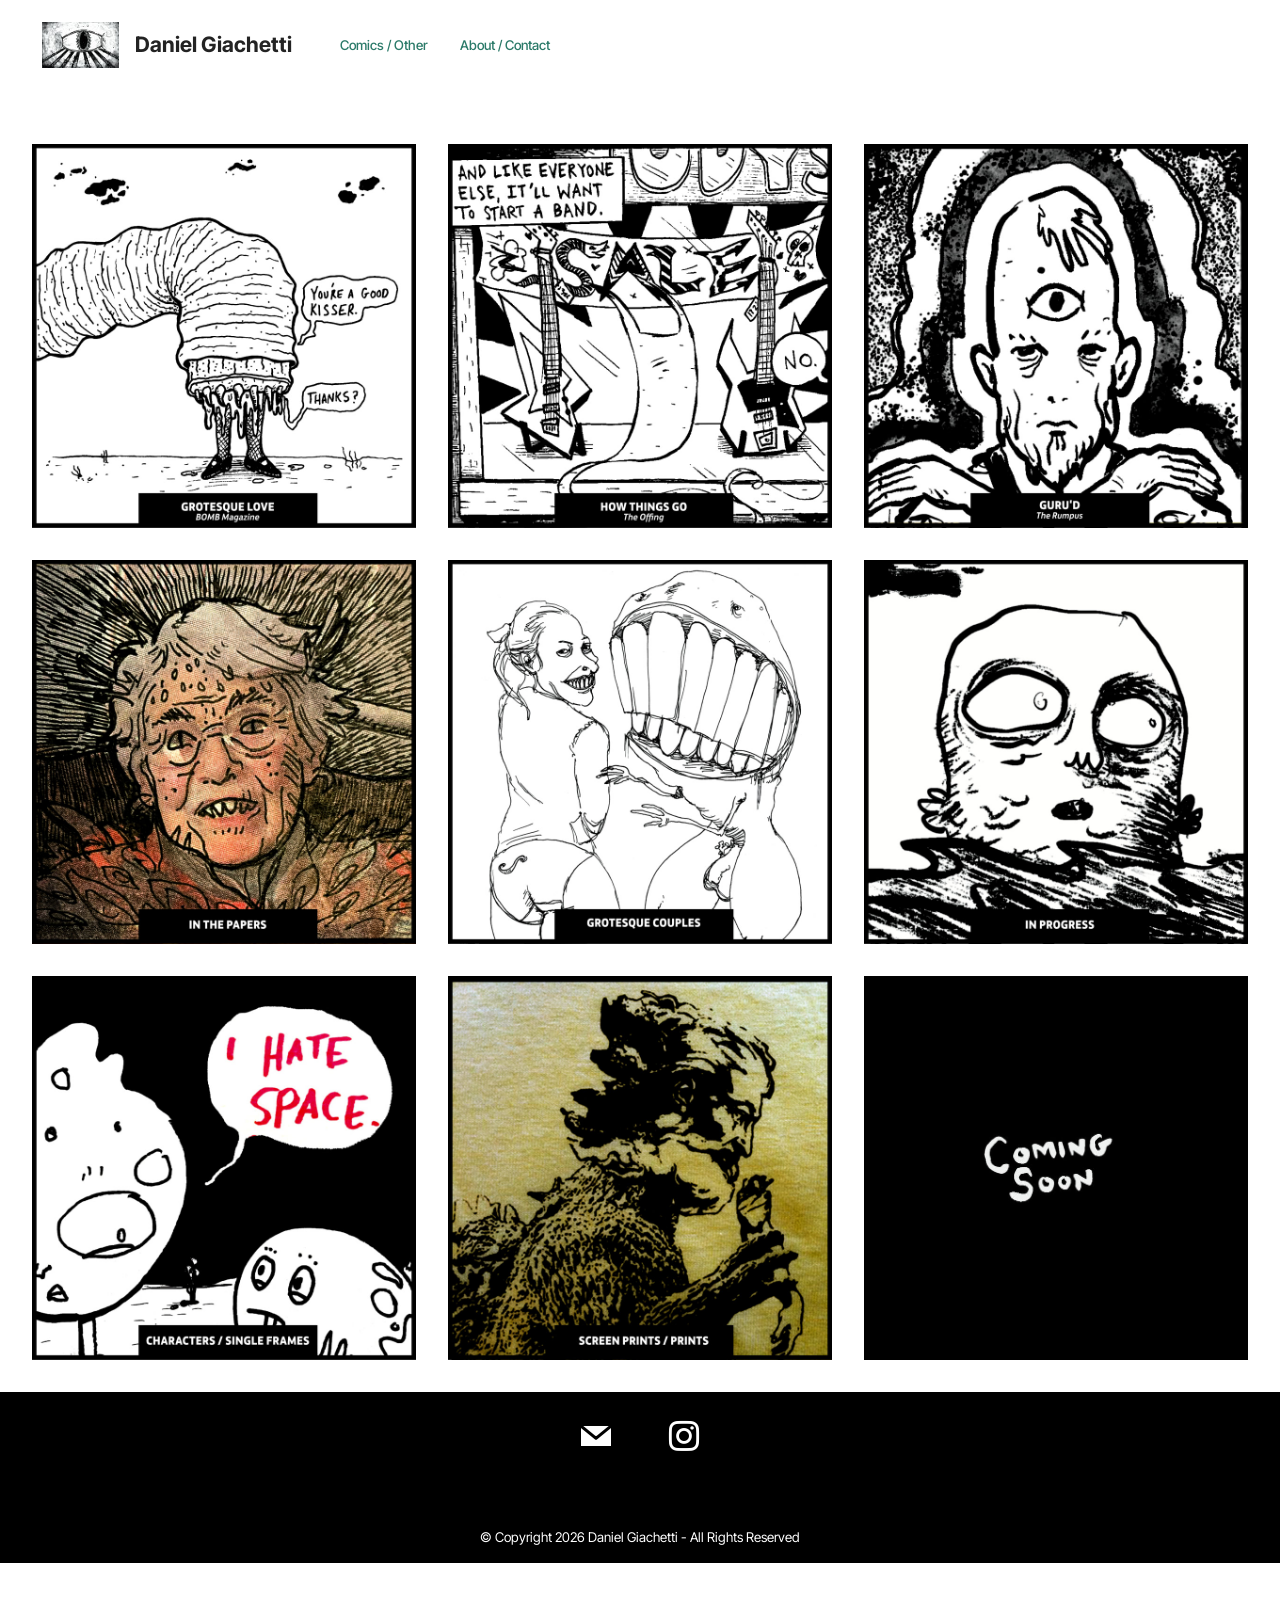
==== index.html @ c20d40d1 "Add files via upload" ====
<!DOCTYPE html>
<html  >
<head>
  <!-- Site made with Mobirise Website Builder v6.0.6, https://mobirise.com -->
  <meta charset="UTF-8">
  <meta http-equiv="X-UA-Compatible" content="IE=edge">
  <meta name="generator" content="Mobirise v6.0.6, mobirise.com">
  <meta name="viewport" content="width=device-width, initial-scale=1, minimum-scale=1">
  <link rel="shortcut icon" href="assets/images/eye20icon-92x55.jpg" type="image/x-icon">
  <meta name="description" content="Mortal Hearts Portfolio">
  
  
  <title>HOME PORTFOLIO</title>
  <link rel="stylesheet" href="assets/web/assets/mobirise-icons2/mobirise2.css">
  <link rel="stylesheet" href="assets/bootstrap/css/bootstrap.min.css">
  <link rel="stylesheet" href="assets/bootstrap/css/bootstrap-grid.min.css">
  <link rel="stylesheet" href="assets/bootstrap/css/bootstrap-reboot.min.css">
  <link rel="stylesheet" href="assets/animatecss/animate.css">
  <link rel="stylesheet" href="assets/dropdown/css/style.css">
  <link rel="stylesheet" href="assets/socicon/css/styles.css">
  <link rel="stylesheet" href="assets/theme/css/style.css">
  <link rel="preload" href="https://fonts.googleapis.com/css?family=Inter+Tight:100,200,300,400,500,600,700,800,900,100i,200i,300i,400i,500i,600i,700i,800i,900i&display=swap" as="style" onload="this.onload=null;this.rel='stylesheet'">
  <noscript><link rel="stylesheet" href="https://fonts.googleapis.com/css?family=Inter+Tight:100,200,300,400,500,600,700,800,900,100i,200i,300i,400i,500i,600i,700i,800i,900i&display=swap"></noscript>
  <link rel="preload" as="style" href="assets/mobirise/css/mbr-additional.css?v=XQOc0c"><link rel="stylesheet" href="assets/mobirise/css/mbr-additional.css?v=XQOc0c" type="text/css">

  
  
  
</head>
<body>
  
  <section data-bs-version="5.1" class="menu menu6 cid-uZx7bMoml0" once="menu" id="menu06-34">
	

	<nav class="navbar navbar-dropdown opacityScroll navbar-fixed-top navbar-expand-lg">
		<div class="container">
			<div class="navbar-brand">
				<span class="navbar-logo">
					<a href="https://danielgiachetti.com">
						<img src="assets/images/eye20icon-92x55.jpg" alt="" style="height: 2.9rem;">
					</a>
				</span>
				<span class="navbar-caption-wrap"><a class="navbar-caption text-black text-primary display-4" href="https://danielgiachetti.com">Daniel Giachetti</a></span>
			</div>
			<button class="navbar-toggler" type="button" data-toggle="collapse" data-bs-toggle="collapse" data-target="#navbarSupportedContent" data-bs-target="#navbarSupportedContent" aria-controls="navbarNavAltMarkup" aria-expanded="false" aria-label="Toggle navigation">
				<div class="hamburger">
					<span></span>
					<span></span>
					<span></span>
					<span></span>
				</div>
			</button>
			<div class="collapse navbar-collapse opacityScroll" id="navbarSupportedContent">
				<ul class="navbar-nav nav-dropdown nav-right" data-app-modern-menu="true"><li class="nav-item"><a class="nav-link link text-primary display-7" href="index.html">Comics / Other</a></li><li class="nav-item"><a class="nav-link link text-primary display-7" href="page11.html">About / Contact&nbsp;</a></li></ul>
				
				
			</div>
		</div>
	</nav>
</section>

<section data-bs-version="5.1" class="features6 start cid-uRAXpcyObB" id="features06-2p">
	
	
	<div class="container">
		<div class="row justify-content-center">
			<div class="col-12 content-head">
				
			</div>
		</div>
		<div class="row">
			
			<div class="item features-image col-12 col-md-6 col-lg-4 active">
				<div class="item-wrapper">
					<div class="item-img">
						<a href="page1.html"><img src="assets/images/new20square-glove-816x816.jpg" alt="" data-slide-to="0" data-bs-slide-to="0"></a>
					</div>
					
				</div>
			</div><div class="item features-image col-12 col-md-6 col-lg-4">
				<div class="item-wrapper">
					<div class="item-img">
						<a href="page2.html"><img src="assets/images/new20square-htg-816x816.jpg" alt="" data-slide-to="1" data-bs-slide-to="1"></a>
					</div>
					
				</div>
			</div>
			<div class="item features-image col-12 col-md-6 col-lg-4">
				<div class="item-wrapper">
					<div class="item-img">
						<a href="page10.html"><img src="assets/images/gurudportimage-1-816x816.jpg" alt=""></a>
					</div>
					
				</div>
			</div>
		</div>
	</div>
</section>

<section data-bs-version="5.1" class="features6 start cid-uRAYcdSDMk" id="features06-2q">
	
	
	<div class="container">
		<div class="row justify-content-center">
			<div class="col-12 content-head">
				
			</div>
		</div>
		<div class="row">
			<div class="item features-image col-12 col-md-6 col-lg-4">
				<div class="item-wrapper">
					<div class="item-img">
						<a href="page4.html"><img src="assets/images/new20square-newspaper-816x816.jpg" alt=""></a>
					</div>
					
				</div>
			</div>
			<div class="item features-image col-12 col-md-6 col-lg-4">
				<div class="item-wrapper">
					<div class="item-img">
						<a href="page3.html"><img src="assets/images/new20square-glove-couples-816x816.jpg" alt="Mobirise Website Builder"></a>
					</div>
					
				</div>
			</div>
			<div class="item features-image col-12 col-md-6 col-lg-4">
				<div class="item-wrapper">
					<div class="item-img">
						<a href="page6.html"><img src="assets/images/inprogressportimage-816x816.jpg" alt="Mobirise Website Builder"></a>
					</div>
					
				</div>
			</div>
		</div>
	</div>
</section>

<section data-bs-version="5.1" class="features6 start cid-vbdtxVmhQ8" id="features06-6v">
	
	
	<div class="container">
		<div class="row justify-content-center">
			<div class="col-12 content-head">
				
			</div>
		</div>
		<div class="row">
			<div class="item features-image col-12 col-md-6 col-lg-4">
				<div class="item-wrapper">
					<div class="item-img">
						<a href="page9.html"><img src="assets/images/new20square-singles-816x816.jpg" alt=""></a>
					</div>
					
				</div>
			</div>
			<div class="item features-image col-12 col-md-6 col-lg-4">
				<div class="item-wrapper">
					<div class="item-img">
						<a href="page5.html"><img src="assets/images/new20square-prints-816x816.jpg" alt="Mobirise Website Builder"></a>
					</div>
					
				</div>
			</div>
			<div class="item features-image col-12 col-md-6 col-lg-4">
				<div class="item-wrapper">
					<div class="item-img">
						<a href="index.html"><img src="assets/images/coming20soon-816x816.jpeg" alt="Mobirise Website Builder"></a>
					</div>
					
				</div>
			</div>
		</div>
	</div>
</section>

<section data-bs-version="5.1" class="footer1 programm5 cid-tJS9NNcTLZ" once="footers" id="footer03-1j">

        

    

    <div class="container">
        <div class="row">

            

            <div class="col-12">
                <div class="social-row">
                    <div class="soc-item">
                        
                            <a href="mailto:dangiachetti@gmail.com"><span class="mbr-iconfont display-7 socicon-mail socicon" style="font-size: 30px;"></span></a>
                        
                    </div>
                    <div class="soc-item">
                        <a href="http://instagram.com/" target="_blank">
                            <span class="mbr-iconfont socicon-instagram socicon" style="font-size: 30px;"></span>
                        </a>
                    </div>
                    
                    
                    
                </div>
            </div>
            <div class="col-12 mt-5">
                <p class="mbr-fonts-style copyright display-7">
                    © Copyright 2026 Daniel Giachetti - All Rights Reserved
                </p>
            </div>
        </div>
    </div>
</section><section class="display-7" style="padding: 0;align-items: center;justify-content: center;flex-wrap: wrap;    align-content: center;display: flex;position: relative;height: 4rem;"><a href="https://mobiri.se/4095210" style="flex: 1 1;height: 4rem;position: absolute;width: 100%;z-index: 1;"><img alt="" style="height: 4rem;" src="[data-uri]"></a><p style="margin: 0;text-align: center;" class="display-7">&#8204;</p><a style="z-index:1" href="https://mobirise.com/offline-website-builder.html">Offline Website Maker</a></section><script src="assets/bootstrap/js/bootstrap.bundle.min.js"></script>  <script src="assets/smoothscroll/smooth-scroll.js"></script>  <script src="assets/ytplayer/index.js"></script>  <script src="assets/dropdown/js/navbar-dropdown.js"></script>  <script src="assets/theme/js/script.js"></script>  
  
  
  <input name="animation" type="hidden">
  </body>
</html>
---- assets/web/assets/mobirise-icons2/mobirise2.css ----
@font-face {
  font-family: 'Moririse2';
  font-display: swap;
  src:  url('mobirise2.eot?f2bix4');
  src:  url('mobirise2.eot?f2bix4#iefix') format('embedded-opentype'),
    url('mobirise2.ttf?f2bix4') format('truetype'),
    url('mobirise2.woff?f2bix4') format('woff'),
    url('mobirise2.svg?f2bix4#mobirise2') format('svg');
  font-weight: normal;
  font-style: normal;
}

[class^="mobi-"], [class*=" mobi-"] {
  /* use !important to prevent issues with browser extensions that change fonts */
  font-family: 'Moririse2' !important;
  speak: none;
  font-style: normal;
  font-weight: normal;
  font-variant: normal;
  text-transform: none;
  line-height: 1;

  /* Better Font Rendering =========== */
  -webkit-font-smoothing: antialiased;
  -moz-osx-font-smoothing: grayscale;
}

.mobi-mbri-add-submenu:before {
  content: "\e900";
}
.mobi-mbri-alert:before {
  content: "\e901";
}
.mobi-mbri-align-center:before {
  content: "\e902";
}
.mobi-mbri-align-justify:before {
  content: "\e903";
}
.mobi-mbri-align-left:before {
  content: "\e904";
}
.mobi-mbri-align-right:before {
  content: "\e905";
}
.mobi-mbri-android:before {
  content: "\e906";
}
.mobi-mbri-apple:before {
  content: "\e907";
}
.mobi-mbri-arrow-down:before {
  content: "\e908";
}
.mobi-mbri-arrow-next:before {
  content: "\e909";
}
.mobi-mbri-arrow-prev:before {
  content: "\e90a";
}
.mobi-mbri-arrow-up:before {
  content: "\e90b";
}
.mobi-mbri-bold:before {
  content: "\e90c";
}
.mobi-mbri-bookmark:before {
  content: "\e90d";
}
.mobi-mbri-bootstrap:before {
  content: "\e90e";
}
.mobi-mbri-briefcase:before {
  content: "\e90f";
}
.mobi-mbri-browse:before {
  content: "\e910";
}
.mobi-mbri-bulleted-list:before {
  content: "\e911";
}
.mobi-mbri-calendar:before {
  content: "\e912";
}
.mobi-mbri-camera:before {
  content: "\e913";
}
.mobi-mbri-cart-add:before {
  content: "\e914";
}
.mobi-mbri-cart-full:before {
  content: "\e915";
}
.mobi-mbri-cash:before {
  content: "\e916";
}
.mobi-mbri-change-style:before {
  content: "\e917";
}
.mobi-mbri-chat:before {
  content: "\e918";
}
.mobi-mbri-clock:before {
  content: "\e919";
}
.mobi-mbri-close:before {
  content: "\e91a";
}
.mobi-mbri-cloud:before {
  content: "\e91b";
}
.mobi-mbri-code:before {
  content: "\e91c";
}
.mobi-mbri-contact-form:before {
  content: "\e91d";
}
.mobi-mbri-credit-card:before {
  content: "\e91e";
}
.mobi-mbri-cursor-click:before {
  content: "\e91f";
}
.mobi-mbri-cust-feedback:before {
  content: "\e920";
}
.mobi-mbri-database:before {
  content: "\e921";
}
.mobi-mbri-delivery:before {
  content: "\e922";
}
.mobi-mbri-desktop:before {
  content: "\e923";
}
.mobi-mbri-devices:before {
  content: "\e924";
}
.mobi-mbri-down:before {
  content: "\e925";
}
.mobi-mbri-download-2:before {
  content: "\e926";
}
.mobi-mbri-download:before {
  content: "\e927";
}
.mobi-mbri-drag-n-drop-2:before {
  content: "\e928";
}
.mobi-mbri-drag-n-drop:before {
  content: "\e929";
}
.mobi-mbri-edit-2:before {
  content: "\e92a";
}
.mobi-mbri-edit:before {
  content: "\e92b";
}
.mobi-mbri-error:before {
  content: "\e92c";
}
.mobi-mbri-extension:before {
  content: "\e92d";
}
.mobi-mbri-features:before {
  content: "\e92e";
}
.mobi-mbri-file:before {
  content: "\e92f";
}
.mobi-mbri-flag:before {
  content: "\e930";
}
.mobi-mbri-folder:before {
  content: "\e931";
}
.mobi-mbri-gift:before {
  content: "\e932";
}
.mobi-mbri-github:before {
  content: "\e933";
}
.mobi-mbri-globe-2:before {
  content: "\e934";
}
.mobi-mbri-globe:before {
  content: "\e935";
}
.mobi-mbri-growing-chart:before {
  content: "\e936";
}
.mobi-mbri-hearth:before {
  content: "\e937";
}
.mobi-mbri-help:before {
  content: "\e938";
}
.mobi-mbri-home:before {
  content: "\e939";
}
.mobi-mbri-hot-cup:before {
  content: "\e93a";
}
.mobi-mbri-idea:before {
  content: "\e93b";
}
.mobi-mbri-image-gallery:before {
  content: "\e93c";
}
.mobi-mbri-image-slider:before {
  content: "\e93d";
}
.mobi-mbri-info:before {
  content: "\e93e";
}
.mobi-mbri-italic:before {
  content: "\e93f";
}
.mobi-mbri-key:before {
  content: "\e940";
}
.mobi-mbri-laptop:before {
  content: "\e941";
}
.mobi-mbri-layers:before {
  content: "\e942";
}
.mobi-mbri-left-right:before {
  content: "\e943";
}
.mobi-mbri-left:before {
  content: "\e944";
}
.mobi-mbri-letter:before {
  content: "\e945";
}
.mobi-mbri-like:before {
  content: "\e946";
}
.mobi-mbri-link:before {
  content: "\e947";
}
.mobi-mbri-lock:before {
  content: "\e948";
}
.mobi-mbri-login:before {
  content: "\e949";
}
.mobi-mbri-logout:before {
  content: "\e94a";
}
.mobi-mbri-magic-stick:before {
  content: "\e94b";
}
.mobi-mbri-map-pin:before {
  content: "\e94c";
}
.mobi-mbri-menu:before {
  content: "\e94d";
}
.mobi-mbri-mobile-2:before {
  content: "\e94e";
}
.mobi-mbri-mobile-horizontal:before {
  content: "\e94f";
}
.mobi-mbri-mobile:before {
  content: "\e950";
}
.mobi-mbri-mobirise:before {
  content: "\e951";
}
.mobi-mbri-more-horizontal:before {
  content: "\e952";
}
.mobi-mbri-more-vertical:before {
  content: "\e953";
}
.mobi-mbri-music:before {
  content: "\e954";
}
.mobi-mbri-new-file:before {
  content: "\e955";
}
.mobi-mbri-numbered-list:before {
  content: "\e956";
}
.mobi-mbri-opened-folder:before {
  content: "\e957";
}
.mobi-mbri-pages:before {
  content: "\e958";
}
.mobi-mbri-paper-plane:before {
  content: "\e959";
}
.mobi-mbri-paperclip:before {
  content: "\e95a";
}
.mobi-mbri-phone:before {
  content: "\e95b";
}
.mobi-mbri-photo:before {
  content: "\e95c";
}
.mobi-mbri-photos:before {
  content: "\e95d";
}
.mobi-mbri-pin:before {
  content: "\e95e";
}
.mobi-mbri-play:before {
  content: "\e95f";
}
.mobi-mbri-plus:before {
  content: "\e960";
}
.mobi-mbri-preview:before {
  content: "\e961";
}
.mobi-mbri-print:before {
  content: "\e962";
}
.mobi-mbri-protect:before {
  content: "\e963";
}
.mobi-mbri-question:before {
  content: "\e964";
}
.mobi-mbri-quote-left:before {
  content: "\e965";
}
.mobi-mbri-quote-right:before {
  content: "\e966";
}
.mobi-mbri-redo:before {
  content: "\e967";
}
.mobi-mbri-refresh:before {
  content: "\e968";
}
.mobi-mbri-responsive-2:before {
  content: "\e969";
}
.mobi-mbri-responsive:before {
  content: "\e96a";
}
.mobi-mbri-right:before {
  content: "\e96b";
}
.mobi-mbri-rocket:before {
  content: "\e96c";
}
.mobi-mbri-sad-face:before {
  content: "\e96d";
}
.mobi-mbri-sale:before {
  content: "\e96e";
}
.mobi-mbri-save:before {
  content: "\e96f";
}
.mobi-mbri-search:before {
  content: "\e970";
}
.mobi-mbri-setting-2:before {
  content: "\e971";
}
.mobi-mbri-setting-3:before {
  content: "\e972";
}
.mobi-mbri-setting:before {
  content: "\e973";
}
.mobi-mbri-share:before {
  content: "\e974";
}
.mobi-mbri-shopping-bag:before {
  content: "\e975";
}
.mobi-mbri-shopping-basket:before {
  content: "\e976";
}
.mobi-mbri-shopping-cart:before {
  content: "\e977";
}
.mobi-mbri-sites:before {
  content: "\e978";
}
.mobi-mbri-smile-face:before {
  content: "\e979";
}
.mobi-mbri-speed:before {
  content: "\e97a";
}
.mobi-mbri-star:before {
  content: "\e97b";
}
.mobi-mbri-success:before {
  content: "\e97c";
}
.mobi-mbri-sun:before {
  content: "\e97d";
}
.mobi-mbri-sun2:before {
  content: "\e97e";
}
.mobi-mbri-tablet-vertical:before {
  content: "\e97f";
}
.mobi-mbri-tablet:before {
  content: "\e980";
}
.mobi-mbri-target:before {
  content: "\e981";
}
.mobi-mbri-timer:before {
  content: "\e982";
}
.mobi-mbri-to-ftp:before {
  content: "\e983";
}
.mobi-mbri-to-local-drive:before {
  content: "\e984";
}
.mobi-mbri-touch-swipe:before {
  content: "\e985";
}
.mobi-mbri-touch:before {
  content: "\e986";
}
.mobi-mbri-trash:before {
  content: "\e987";
}
.mobi-mbri-underline:before {
  content: "\e988";
}
.mobi-mbri-undo:before {
  content: "\e989";
}
.mobi-mbri-unlink:before {
  content: "\e98a";
}
.mobi-mbri-unlock:before {
  content: "\e98b";
}
.mobi-mbri-up-down:before {
  content: "\e98c";
}
.mobi-mbri-up:before {
  content: "\e98d";
}
.mobi-mbri-update:before {
  content: "\e98e";
}
.mobi-mbri-upload-2:before {
  content: "\e98f";
}
.mobi-mbri-upload:before {
  content: "\e990";
}
.mobi-mbri-user-2:before {
  content: "\e991";
}
.mobi-mbri-user:before {
  content: "\e992";
}
.mobi-mbri-users:before {
  content: "\e993";
}
.mobi-mbri-video-play:before {
  content: "\e994";
}
.mobi-mbri-video:before {
  content: "\e995";
}
.mobi-mbri-watch:before {
  content: "\e996";
}
.mobi-mbri-website-theme-2:before {
  content: "\e997";
}
.mobi-mbri-website-theme:before {
  content: "\e998";
}
.mobi-mbri-wifi:before {
  content: "\e999";
}
.mobi-mbri-windows:before {
  content: "\e99a";
}
.mobi-mbri-zoom-in:before {
  content: "\e99b";
}
.mobi-mbri-zoom-out:before {
  content: "\e99c";
}
---- assets/dropdown/css/style.css ----
.navbar-dropdown {
  left: 0;
  padding: 0;
  position: absolute;
  right: 0;
  top: 0;
  transition: all 0.45s ease;
  z-index: 1030;
  background: #282828; }
  .navbar-dropdown .navbar-logo {
    margin-right: 0.8rem;
    transition: margin 0.3s ease-in-out;
    vertical-align: middle; }
    .navbar-dropdown .navbar-logo img {
      height: 3.125rem;
      transition: all 0.3s ease-in-out; }
    .navbar-dropdown .navbar-logo.mbr-iconfont {
      font-size: 3.125rem;
      line-height: 3.125rem; }
  .navbar-dropdown .navbar-caption {
    font-weight: 700;
    white-space: normal;
    vertical-align: -4px;
    line-height: 3.125rem !important; }
    .navbar-dropdown .navbar-caption, .navbar-dropdown .navbar-caption:hover {
      color: inherit;
      text-decoration: none; }
  .navbar-dropdown .mbr-iconfont + .navbar-caption {
    vertical-align: -1px; }
  .navbar-dropdown.navbar-fixed-top {
    position: fixed; }
  .navbar-dropdown .navbar-brand span {
    vertical-align: -4px; }
  .navbar-dropdown.bg-color.transparent {
    background: none; }
  .navbar-dropdown.navbar-short .navbar-brand {
    padding: 0.625rem 0; }
    .navbar-dropdown.navbar-short .navbar-brand span {
      vertical-align: -1px; }
  .navbar-dropdown.navbar-short .navbar-caption {
    line-height: 2.375rem !important;
    vertical-align: -2px; }
  .navbar-dropdown.navbar-short .navbar-logo {
    margin-right: 0.5rem; }
    .navbar-dropdown.navbar-short .navbar-logo img {
      height: 2.375rem; }
    .navbar-dropdown.navbar-short .navbar-logo.mbr-iconfont {
      font-size: 2.375rem;
      line-height: 2.375rem; }
  .navbar-dropdown.navbar-short .mbr-table-cell {
    height: 3.625rem; }
  .navbar-dropdown .navbar-close {
    left: 0.6875rem;
    position: fixed;
    top: 0.75rem;
    z-index: 1000; }
  .navbar-dropdown .hamburger-icon {
    content: "";
    display: inline-block;
    vertical-align: middle;
    width: 16px;
    -webkit-box-shadow: 0 -6px 0 1px #282828,0 0 0 1px #282828,0 6px 0 1px #282828;
    -moz-box-shadow: 0 -6px 0 1px #282828,0 0 0 1px #282828,0 6px 0 1px #282828;
    box-shadow: 0 -6px 0 1px #282828,0 0 0 1px #282828,0 6px 0 1px #282828; }

.dropdown-menu .dropdown-toggle[data-toggle="dropdown-submenu"]::after {
  border-bottom: 0.35em solid transparent;
  border-left: 0.35em solid;
  border-right: 0;
  border-top: 0.35em solid transparent;
  margin-left: 0.3rem; }

.dropdown-menu .dropdown-item:focus {
  outline: 0; }

.nav-dropdown {
  font-size: 0.75rem;
  font-weight: 500;
  height: auto !important; }
  .nav-dropdown .nav-btn {
    padding-left: 1rem; }
  .nav-dropdown .link {
    margin: .667em 1.667em;
    font-weight: 500;
    padding: 0;
    transition: color .2s ease-in-out; }
    .nav-dropdown .link.dropdown-toggle {
      margin-right: 2.583em; }
      .nav-dropdown .link.dropdown-toggle::after {
        margin-left: .25rem;
        border-top: 0.35em solid;
        border-right: 0.35em solid transparent;
        border-left: 0.35em solid transparent;
        border-bottom: 0; }
      .nav-dropdown .link.dropdown-toggle[aria-expanded="true"] {
        margin: 0;
        padding: 0.667em 3.263em  0.667em 1.667em; }
  .nav-dropdown .link::after,
  .nav-dropdown .dropdown-item::after {
    color: inherit; }
  .nav-dropdown .btn {
    font-size: 0.75rem;
    font-weight: 700;
    letter-spacing: 0;
    margin-bottom: 0;
    padding-left: 1.25rem;
    padding-right: 1.25rem; }
  .nav-dropdown .dropdown-menu {
    border-radius: 0;
    border: 0;
    left: 0;
    margin: 0;
    padding-bottom: 1.25rem;
    padding-top: 1.25rem;
    position: relative; }
  .nav-dropdown .dropdown-submenu {
    margin-left: 0.125rem;
    top: 0; }
  .nav-dropdown .dropdown-item {
    font-weight: 500;
    line-height: 2;
    padding: 0.3846em 4.615em 0.3846em 1.5385em;
    position: relative;
    transition: color .2s ease-in-out, background-color .2s ease-in-out; }
    .nav-dropdown .dropdown-item::after {
      margin-top: -0.3077em;
      position: absolute;
      right: 1.1538em;
      top: 50%; }
    .nav-dropdown .dropdown-item:focus, .nav-dropdown .dropdown-item:hover {
      background: none; }

@media (max-width: 767px) {
  .nav-dropdown.navbar-toggleable-sm {
    bottom: 0;
    display: none;
    left: 0;
    overflow-x: hidden;
    position: fixed;
    top: 0;
    transform: translateX(-100%);
    -ms-transform: translateX(-100%);
    -webkit-transform: translateX(-100%);
    width: 18.75rem;
    z-index: 999; } }
.nav-dropdown.navbar-toggleable-xl {
  bottom: 0;
  display: none;
  left: 0;
  overflow-x: hidden;
  position: fixed;
  top: 0;
  transform: translateX(-100%);
  -ms-transform: translateX(-100%);
  -webkit-transform: translateX(-100%);
  width: 18.75rem;
  z-index: 999; }

.nav-dropdown-sm {
  display: block !important;
  overflow-x: hidden;
  overflow: auto;
  padding-top: 3.875rem; }
  .nav-dropdown-sm::after {
    content: "";
    display: block;
    height: 3rem;
    width: 100%; }
  .nav-dropdown-sm.collapse.in ~ .navbar-close {
    display: block !important; }
  .nav-dropdown-sm.collapsing, .nav-dropdown-sm.collapse.in {
    transform: translateX(0);
    -ms-transform: translateX(0);
    -webkit-transform: translateX(0);
    transition: all 0.25s ease-out;
    -webkit-transition: all 0.25s ease-out;
    background: #282828; }
  .nav-dropdown-sm.collapsing[aria-expanded="false"] {
    transform: translateX(-100%);
    -ms-transform: translateX(-100%);
    -webkit-transform: translateX(-100%); }
  .nav-dropdown-sm .nav-item {
    display: block;
    margin-left: 0 !important;
    padding-left: 0; }
  .nav-dropdown-sm .link,
  .nav-dropdown-sm .dropdown-item {
    border-top: 1px dotted rgba(255, 255, 255, 0.1);
    font-size: 0.8125rem;
    line-height: 1.6;
    margin: 0 !important;
    padding: 0.875rem 2.4rem 0.875rem 1.5625rem !important;
    position: relative;
    white-space: normal; }
    .nav-dropdown-sm .link:focus, .nav-dropdown-sm .link:hover,
    .nav-dropdown-sm .dropdown-item:focus,
    .nav-dropdown-sm .dropdown-item:hover {
      background: rgba(0, 0, 0, 0.2) !important;
      color: #c0a375; }
  .nav-dropdown-sm .nav-btn {
    position: relative;
    padding: 1.5625rem 1.5625rem 0 1.5625rem; }
    .nav-dropdown-sm .nav-btn::before {
      border-top: 1px dotted rgba(255, 255, 255, 0.1);
      content: "";
      left: 0;
      position: absolute;
      top: 0;
      width: 100%; }
    .nav-dropdown-sm .nav-btn + .nav-btn {
      padding-top: 0.625rem; }
      .nav-dropdown-sm .nav-btn + .nav-btn::before {
        display: none; }
  .nav-dropdown-sm .btn {
    padding: 0.625rem 0; }
  .nav-dropdown-sm .dropdown-toggle[data-toggle="dropdown-submenu"]::after {
    margin-left: .25rem;
    border-top: 0.35em solid;
    border-right: 0.35em solid transparent;
    border-left: 0.35em solid transparent;
    border-bottom: 0; }
  .nav-dropdown-sm .dropdown-toggle[data-toggle="dropdown-submenu"][aria-expanded="true"]::after {
    border-top: 0;
    border-right: 0.35em solid transparent;
    border-left: 0.35em solid transparent;
    border-bottom: 0.35em solid; }
  .nav-dropdown-sm .dropdown-menu {
    margin: 0;
    padding: 0;
    position: relative;
    top: 0;
    left: 0;
    width: 100%;
    border: 0;
    float: none;
    border-radius: 0;
    background: none; }
  .nav-dropdown-sm .dropdown-submenu {
    left: 100%;
    margin-left: 0.125rem;
    margin-top: -1.25rem;
    top: 0; }

.navbar-toggleable-sm .nav-dropdown .dropdown-menu {
  position: absolute; }

.navbar-toggleable-sm .nav-dropdown .dropdown-submenu {
  left: 100%;
  margin-left: 0.125rem;
  margin-top: -1.25rem;
  top: 0; }

.navbar-toggleable-sm.opened .nav-dropdown .dropdown-menu {
  position: relative; }

.navbar-toggleable-sm.opened .nav-dropdown .dropdown-submenu {
  left: 0;
  margin-left: 00rem;
  margin-top: 0rem;
  top: 0; }

.is-builder .nav-dropdown.collapsing {
  transition: none !important; }
---- assets/socicon/css/styles.css ----
@charset "UTF-8";

@font-face {
  font-family: 'Socicon';
  src:  url('../fonts/socicon.eot');
  src:  url('../fonts/socicon.eot?#iefix') format('embedded-opentype'),
    url('../fonts/socicon.woff2') format('woff2'),
    url('../fonts/socicon.ttf') format('truetype'),
    url('../fonts/socicon.woff') format('woff'),
    url('../fonts/socicon.svg#socicon') format('svg');
  font-weight: normal;
  font-style: normal;
  font-display: swap;
}

[data-icon]:before {
  font-family: "socicon" !important;
  content: attr(data-icon);
  font-style: normal !important;
  font-weight: normal !important;
  font-variant: normal !important;
  text-transform: none !important;
  speak: none;
  line-height: 1;
  -webkit-font-smoothing: antialiased;
  -moz-osx-font-smoothing: grayscale;
}

[class^="socicon-"], [class*=" socicon-"] {
  /* use !important to prevent issues with browser extensions that change fonts */
  font-family: 'Socicon' !important;
  speak: none;
  font-style: normal;
  font-weight: normal;
  font-variant: normal;
  text-transform: none;
  line-height: 1;

  /* Better Font Rendering =========== */
  -webkit-font-smoothing: antialiased;
  -moz-osx-font-smoothing: grayscale;
}

.socicon-500px:before {
  content: "\e000";
}
.socicon-8tracks:before {
  content: "\e001";
}
.socicon-airbnb:before {
  content: "\e002";
}
.socicon-alliance:before {
  content: "\e003";
}
.socicon-amazon:before {
  content: "\e004";
}
.socicon-amplement:before {
  content: "\e005";
}
.socicon-android:before {
  content: "\e006";
}
.socicon-angellist:before {
  content: "\e007";
}
.socicon-apple:before {
  content: "\e008";
}
.socicon-appnet:before {
  content: "\e009";
}
.socicon-baidu:before {
  content: "\e00a";
}
.socicon-bandcamp:before {
  content: "\e00b";
}
.socicon-battlenet:before {
  content: "\e00c";
}
.socicon-mixer:before {
  content: "\e00d";
}
.socicon-bebee:before {
  content: "\e00e";
}
.socicon-bebo:before {
  content: "\e00f";
}
.socicon-behance:before {
  content: "\e010";
}
.socicon-blizzard:before {
  content: "\e011";
}
.socicon-blogger:before {
  content: "\e012";
}
.socicon-buffer:before {
  content: "\e013";
}
.socicon-chrome:before {
  content: "\e014";
}
.socicon-coderwall:before {
  content: "\e015";
}
.socicon-curse:before {
  content: "\e016";
}
.socicon-dailymotion:before {
  content: "\e017";
}
.socicon-deezer:before {
  content: "\e018";
}
.socicon-delicious:before {
  content: "\e019";
}
.socicon-deviantart:before {
  content: "\e01a";
}
.socicon-diablo:before {
  content: "\e01b";
}
.socicon-digg:before {
  content: "\e01c";
}
.socicon-discord:before {
  content: "\e01d";
}
.socicon-disqus:before {
  content: "\e01e";
}
.socicon-douban:before {
  content: "\e01f";
}
.socicon-draugiem:before {
  content: "\e020";
}
.socicon-dribbble:before {
  content: "\e021";
}
.socicon-drupal:before {
  content: "\e022";
}
.socicon-ebay:before {
  content: "\e023";
}
.socicon-ello:before {
  content: "\e024";
}
.socicon-endomodo:before {
  content: "\e025";
}
.socicon-envato:before {
  content: "\e026";
}
.socicon-etsy:before {
  content: "\e027";
}
.socicon-facebook:before {
  content: "\e028";
}
.socicon-feedburner:before {
  content: "\e029";
}
.socicon-filmweb:before {
  content: "\e02a";
}
.socicon-firefox:before {
  content: "\e02b";
}
.socicon-flattr:before {
  content: "\e02c";
}
.socicon-flickr:before {
  content: "\e02d";
}
.socicon-formulr:before {
  content: "\e02e";
}
.socicon-forrst:before {
  content: "\e02f";
}
.socicon-foursquare:before {
  content: "\e030";
}
.socicon-friendfeed:before {
  content: "\e031";
}
.socicon-github:before {
  content: "\e032";
}
.socicon-goodreads:before {
  content: "\e033";
}
.socicon-google:before {
  content: "\e034";
}
.socicon-googlescholar:before {
  content: "\e035";
}
.socicon-googlegroups:before {
  content: "\e036";
}
.socicon-googlephotos:before {
  content: "\e037";
}
.socicon-googleplus:before {
  content: "\e038";
}
.socicon-grooveshark:before {
  content: "\e039";
}
.socicon-hackerrank:before {
  content: "\e03a";
}
.socicon-hearthstone:before {
  content: "\e03b";
}
.socicon-hellocoton:before {
  content: "\e03c";
}
.socicon-heroes:before {
  content: "\e03d";
}
.socicon-smashcast:before {
  content: "\e03e";
}
.socicon-horde:before {
  content: "\e03f";
}
.socicon-houzz:before {
  content: "\e040";
}
.socicon-icq:before {
  content: "\e041";
}
.socicon-identica:before {
  content: "\e042";
}
.socicon-imdb:before {
  content: "\e043";
}
.socicon-instagram:before {
  content: "\e044";
}
.socicon-issuu:before {
  content: "\e045";
}
.socicon-istock:before {
  content: "\e046";
}
.socicon-itunes:before {
  content: "\e047";
}
.socicon-keybase:before {
  content: "\e048";
}
.socicon-lanyrd:before {
  content: "\e049";
}
.socicon-lastfm:before {
  content: "\e04a";
}
.socicon-line:before {
  content: "\e04b";
}
.socicon-linkedin:before {
  content: "\e04c";
}
.socicon-livejournal:before {
  content: "\e04d";
}
.socicon-lyft:before {
  content: "\e04e";
}
.socicon-macos:before {
  content: "\e04f";
}
.socicon-mail:before {
  content: "\e050";
}
.socicon-medium:before {
  content: "\e051";
}
.socicon-meetup:before {
  content: "\e052";
}
.socicon-mixcloud:before {
  content: "\e053";
}
.socicon-modelmayhem:before {
  content: "\e054";
}
.socicon-mumble:before {
  content: "\e055";
}
.socicon-myspace:before {
  content: "\e056";
}
.socicon-newsvine:before {
  content: "\e057";
}
.socicon-nintendo:before {
  content: "\e058";
}
.socicon-npm:before {
  content: "\e059";
}
.socicon-odnoklassniki:before {
  content: "\e05a";
}
.socicon-openid:before {
  content: "\e05b";
}
.socicon-opera:before {
  content: "\e05c";
}
.socicon-outlook:before {
  content: "\e05d";
}
.socicon-overwatch:before {
  content: "\e05e";
}
.socicon-patreon:before {
  content: "\e05f";
}
.socicon-paypal:before {
  content: "\e060";
}
.socicon-periscope:before {
  content: "\e061";
}
.socicon-persona:before {
  content: "\e062";
}
.socicon-pinterest:before {
  content: "\e063";
}
.socicon-play:before {
  content: "\e064";
}
.socicon-player:before {
  content: "\e065";
}
.socicon-playstation:before {
  content: "\e066";
}
.socicon-pocket:before {
  content: "\e067";
}
.socicon-qq:before {
  content: "\e068";
}
.socicon-quora:before {
  content: "\e069";
}
.socicon-raidcall:before {
  content: "\e06a";
}
.socicon-ravelry:before {
  content: "\e06b";
}
.socicon-reddit:before {
  content: "\e06c";
}
.socicon-renren:before {
  content: "\e06d";
}
.socicon-researchgate:before {
  content: "\e06e";
}
.socicon-residentadvisor:before {
  content: "\e06f";
}
.socicon-reverbnation:before {
  content: "\e070";
}
.socicon-rss:before {
  content: "\e071";
}
.socicon-sharethis:before {
  content: "\e072";
}
.socicon-skype:before {
  content: "\e073";
}
.socicon-slideshare:before {
  content: "\e074";
}
.socicon-smugmug:before {
  content: "\e075";
}
.socicon-snapchat:before {
  content: "\e076";
}
.socicon-songkick:before {
  content: "\e077";
}
.socicon-soundcloud:before {
  content: "\e078";
}
.socicon-spotify:before {
  content: "\e079";
}
.socicon-stackexchange:before {
  content: "\e07a";
}
.socicon-stackoverflow:before {
  content: "\e07b";
}
.socicon-starcraft:before {
  content: "\e07c";
}
.socicon-stayfriends:before {
  content: "\e07d";
}
.socicon-steam:before {
  content: "\e07e";
}
.socicon-storehouse:before {
  content: "\e07f";
}
.socicon-strava:before {
  content: "\e080";
}
.socicon-streamjar:before {
  content: "\e081";
}
.socicon-stumbleupon:before {
  content: "\e082";
}
.socicon-swarm:before {
  content: "\e083";
}
.socicon-teamspeak:before {
  content: "\e084";
}
.socicon-teamviewer:before {
  content: "\e085";
}
.socicon-technorati:before {
  content: "\e086";
}
.socicon-telegram:before {
  content: "\e087";
}
.socicon-tripadvisor:before {
  content: "\e088";
}
.socicon-tripit:before {
  content: "\e089";
}
.socicon-triplej:before {
  content: "\e08a";
}
.socicon-tumblr:before {
  content: "\e08b";
}
.socicon-twitch:before {
  content: "\e08c";
}
.socicon-twitter:before {
  content: "\e08d";
}
.socicon-uber:before {
  content: "\e08e";
}
.socicon-ventrilo:before {
  content: "\e08f";
}
.socicon-viadeo:before {
  content: "\e090";
}
.socicon-viber:before {
  content: "\e091";
}
.socicon-viewbug:before {
  content: "\e092";
}
.socicon-vimeo:before {
  content: "\e093";
}
.socicon-vine:before {
  content: "\e094";
}
.socicon-vkontakte:before {
  content: "\e095";
}
.socicon-warcraft:before {
  content: "\e096";
}
.socicon-wechat:before {
  content: "\e097";
}
.socicon-weibo:before {
  content: "\e098";
}
.socicon-whatsapp:before {
  content: "\e099";
}
.socicon-wikipedia:before {
  content: "\e09a";
}
.socicon-windows:before {
  content: "\e09b";
}
.socicon-wordpress:before {
  content: "\e09c";
}
.socicon-wykop:before {
  content: "\e09d";
}
.socicon-xbox:before {
  content: "\e09e";
}
.socicon-xing:before {
  content: "\e09f";
}
.socicon-yahoo:before {
  content: "\e0a0";
}
.socicon-yammer:before {
  content: "\e0a1";
}
.socicon-yandex:before {
  content: "\e0a2";
}
.socicon-yelp:before {
  content: "\e0a3";
}
.socicon-younow:before {
  content: "\e0a4";
}
.socicon-youtube:before {
  content: "\e0a5";
}
.socicon-zapier:before {
  content: "\e0a6";
}
.socicon-zerply:before {
  content: "\e0a7";
}
.socicon-zomato:before {
  content: "\e0a8";
}
.socicon-zynga:before {
  content: "\e0a9";
}
.socicon-bluesky:before {
  content: "\e0aa";
}
.socicon-threads:before {
  content: "\e0ab";
}
.socicon-spreadshirt:before {
  content: "\e901";
}
.socicon-gamejolt:before {
  content: "\e902";
}
.socicon-trello:before {
  content: "\e903";
}
.socicon-tunein:before {
  content: "\e904";
}
.socicon-bloglovin:before {
  content: "\e905";
}
.socicon-gamewisp:before {
  content: "\e906";
}
.socicon-messenger:before {
  content: "\e907";
}
.socicon-pandora:before {
  content: "\e908";
}
.socicon-augment:before {
  content: "\e909";
}
.socicon-bitbucket:before {
  content: "\e90a";
}
.socicon-fyuse:before {
  content: "\e90b";
}
.socicon-yt-gaming:before {
  content: "\e90c";
}
.socicon-sketchfab:before {
  content: "\e90d";
}
.socicon-mobcrush:before {
  content: "\e90e";
}
.socicon-microsoft:before {
  content: "\e90f";
}
.socicon-realtor:before {
  content: "\e910";
}
.socicon-tidal:before {
  content: "\e911";
}
.socicon-qobuz:before {
  content: "\e912";
}
.socicon-natgeo:before {
  content: "\e913";
}
.socicon-mastodon:before {
  content: "\e914";
}
.socicon-unsplash:before {
  content: "\e915";
}
.socicon-homeadvisor:before {
  content: "\e916";
}
.socicon-angieslist:before {
  content: "\e917";
}
.socicon-codepen:before {
  content: "\e918";
}
.socicon-slack:before {
  content: "\e919";
}
.socicon-openaigym:before {
  content: "\e91a";
}
.socicon-logmein:before {
  content: "\e91b";
}
.socicon-fiverr:before {
  content: "\e91c";
}
.socicon-gotomeeting:before {
  content: "\e91d";
}
.socicon-aliexpress:before {
  content: "\e91e";
}
.socicon-guru:before {
  content: "\e91f";
}
.socicon-appstore:before {
  content: "\e920";
}
.socicon-homes:before {
  content: "\e921";
}
.socicon-zoom:before {
  content: "\e922";
}
.socicon-alibaba:before {
  content: "\e923";
}
.socicon-craigslist:before {
  content: "\e924";
}
.socicon-wix:before {
  content: "\e925";
}
.socicon-redfin:before {
  content: "\e926";
}
.socicon-googlecalendar:before {
  content: "\e927";
}
.socicon-shopify:before {
  content: "\e928";
}
.socicon-freelancer:before {
  content: "\e929";
}
.socicon-seedrs:before {
  content: "\e92a";
}
.socicon-bing:before {
  content: "\e92b";
}
.socicon-doodle:before {
  content: "\e92c";
}
.socicon-bonanza:before {
  content: "\e92d";
}
.socicon-squarespace:before {
  content: "\e92e";
}
.socicon-toptal:before {
  content: "\e92f";
}
.socicon-gust:before {
  content: "\e930";
}
.socicon-ask:before {
  content: "\e931";
}
.socicon-trulia:before {
  content: "\e932";
}
.socicon-loomly:before {
  content: "\e933";
}
.socicon-ghost:before {
  content: "\e934";
}
.socicon-upwork:before {
  content: "\e935";
}
.socicon-fundable:before {
  content: "\e936";
}
.socicon-booking:before {
  content: "\e937";
}
.socicon-googlemaps:before {
  content: "\e938";
}
.socicon-zillow:before {
  content: "\e939";
}
.socicon-niconico:before {
  content: "\e93a";
}
.socicon-toneden:before {
  content: "\e93b";
}
.socicon-crunchbase:before {
  content: "\e93c";
}
.socicon-homefy:before {
  content: "\e93d";
}
.socicon-calendly:before {
  content: "\e93e";
}
.socicon-livemaster:before {
  content: "\e93f";
}
.socicon-udemy:before {
  content: "\e940";
}
.socicon-codered:before {
  content: "\e941";
}
.socicon-origin:before {
  content: "\e942";
}
.socicon-nextdoor:before {
  content: "\e943";
}
.socicon-portfolio:before {
  content: "\e944";
}
.socicon-instructables:before {
  content: "\e945";
}
.socicon-gitlab:before {
  content: "\e946";
}
.socicon-hackernews:before {
  content: "\e947";
}
.socicon-smashwords:before {
  content: "\e948";
}
.socicon-kobo:before {
  content: "\e949";
}
.socicon-bookbub:before {
  content: "\e94a";
}
.socicon-mailru:before {
  content: "\e94b";
}
.socicon-moddb:before {
  content: "\e94c";
}
.socicon-indiedb:before {
  content: "\e94d";
}
.socicon-traxsource:before {
  content: "\e94e";
}
.socicon-gamefor:before {
  content: "\e94f";
}
.socicon-pixiv:before {
  content: "\e950";
}
.socicon-myanimelist:before {
  content: "\e951";
}
.socicon-blackberry:before {
  content: "\e952";
}
.socicon-wickr:before {
  content: "\e953";
}
.socicon-spip:before {
  content: "\e954";
}
.socicon-napster:before {
  content: "\e955";
}
.socicon-beatport:before {
  content: "\e956";
}
.socicon-hackerone:before {
  content: "\e957";
}
.socicon-internet:before {
  content: "\e958";
}
.socicon-ubuntu:before {
  content: "\e959";
}
.socicon-artstation:before {
  content: "\e95a";
}
.socicon-invision:before {
  content: "\e95b";
}
.socicon-torial:before {
  content: "\e95c";
}
.socicon-collectorz:before {
  content: "\e95d";
}
.socicon-seenthis:before {
  content: "\e95e";
}
.socicon-googleplaymusic:before {
  content: "\e95f";
}
.socicon-debian:before {
  content: "\e960";
}
.socicon-filmfreeway:before {
  content: "\e961";
}
.socicon-gnome:before {
  content: "\e962";
}
.socicon-itchio:before {
  content: "\e963";
}
.socicon-jamendo:before {
  content: "\e964";
}
.socicon-mix:before {
  content: "\e965";
}
.socicon-sharepoint:before {
  content: "\e966";
}
.socicon-tinder:before {
  content: "\e967";
}
.socicon-windguru:before {
  content: "\e968";
}
.socicon-cdbaby:before {
  content: "\e969";
}
.socicon-elementaryos:before {
  content: "\e96a";
}
.socicon-stage32:before {
  content: "\e96b";
}
.socicon-tiktok:before {
  content: "\e96c";
}
.socicon-gitter:before {
  content: "\e96d";
}
.socicon-letterboxd:before {
  content: "\e96e";
}
.socicon-threema:before {
  content: "\e96f";
}
.socicon-splice:before {
  content: "\e970";
}
.socicon-metapop:before {
  content: "\e971";
}
.socicon-naver:before {
  content: "\e972";
}
.socicon-remote:before {
  content: "\e973";
}
.socicon-flipboard:before {
  content: "\e974";
}
.socicon-googlehangouts:before {
  content: "\e975";
}
.socicon-dlive:before {
  content: "\e976";
}
.socicon-vsco:before {
  content: "\e977";
}
.socicon-stitcher:before {
  content: "\e978";
}
.socicon-avvo:before {
  content: "\e979";
}
.socicon-redbubble:before {
  content: "\e97a";
}
.socicon-society6:before {
  content: "\e97b";
}
.socicon-zazzle:before {
  content: "\e97c";
}
.socicon-eitaa:before {
  content: "\e97d";
}
.socicon-soroush:before {
  content: "\e97e";
}
.socicon-bale:before {
  content: "\e97f";
}
---- assets/theme/css/style.css ----
@charset "UTF-8";
section {
  background-color: #ffffff;
}

body {
  font-style: normal;
  line-height: 1.5;
  font-weight: 400;
  color: #232323;
  position: relative;
}

button {
  background-color: transparent;
  border-color: transparent;
}

.embla__button,
.carousel-control {
  background-color: #edefea !important;
  opacity: 0.8 !important;
  color: #464845 !important;
  border-color: #edefea !important;
}

.carousel .close,
.modalWindow .close {
  background-color: #edefea !important;
  color: #464845 !important;
  border-color: #edefea !important;
  opacity: 0.8 !important;
}

.carousel .close:hover,
.modalWindow .close:hover {
  opacity: 1 !important;
}

.carousel-indicators li {
  background-color: #edefea !important;
  border: 2px solid #464845 !important;
}

.carousel-indicators li:hover,
.carousel-indicators li:active {
  opacity: 0.8 !important;
}

.embla__button:hover,
.carousel-control:hover {
  background-color: #edefea !important;
  opacity: 1 !important;
}

.modalWindow-video-container {
  height: 80%;
}

section,
.container,
.container-fluid {
  position: relative;
  word-wrap: break-word;
}

a.mbr-iconfont:hover {
  text-decoration: none;
}

.article .lead p,
.article .lead ul,
.article .lead ol,
.article .lead pre,
.article .lead blockquote {
  margin-bottom: 0;
}

a {
  font-style: normal;
  font-weight: 400;
  cursor: pointer;
}
a, a:hover {
  text-decoration: none;
}

.mbr-section-title {
  font-style: normal;
  line-height: 1.3;
}

.mbr-section-subtitle {
  line-height: 1.3;
}

.mbr-text {
  font-style: normal;
  line-height: 1.7;
}

h1,
h2,
h3,
h4,
h5,
h6,
.display-1,
.display-2,
.display-4,
.display-5,
.display-7,
span,
p,
a {
  line-height: 1;
  word-break: break-word;
  word-wrap: break-word;
  font-weight: 400;
}

b,
strong {
  font-weight: bold;
}

input:-webkit-autofill, input:-webkit-autofill:hover, input:-webkit-autofill:focus, input:-webkit-autofill:active {
  transition-delay: 9999s;
  -webkit-transition-property: background-color, color;
  transition-property: background-color, color;
}

textarea[type=hidden] {
  display: none;
}

section {
  background-position: 50% 50%;
  background-repeat: no-repeat;
  background-size: cover;
}
section .mbr-background-video,
section .mbr-background-video-preview {
  position: absolute;
  bottom: 0;
  left: 0;
  right: 0;
  top: 0;
}

.hidden {
  visibility: hidden;
}

.mbr-z-index20 {
  z-index: 20;
}

/*! Base colors */
.mbr-white {
  color: #ffffff;
}

.mbr-black {
  color: #111111;
}

.mbr-bg-white {
  background-color: #ffffff;
}

.mbr-bg-black {
  background-color: #000000;
}

/*! Text-aligns */
.align-left {
  text-align: left;
}

.align-center {
  text-align: center;
}

.align-right {
  text-align: right;
}

/*! Font-weight  */
.mbr-light {
  font-weight: 300;
}

.mbr-regular {
  font-weight: 400;
}

.mbr-semibold {
  font-weight: 500;
}

.mbr-bold {
  font-weight: 700;
}

/*! Media  */
.media-content {
  flex-basis: 100%;
}

.media-container-row {
  display: flex;
  flex-direction: row;
  flex-wrap: wrap;
  justify-content: center;
  align-content: center;
  align-items: start;
}
.media-container-row .media-size-item {
  width: 400px;
}

.media-container-column {
  display: flex;
  flex-direction: column;
  flex-wrap: wrap;
  justify-content: center;
  align-content: center;
  align-items: stretch;
}
.media-container-column > * {
  width: 100%;
}

@media (min-width: 992px) {
  .media-container-row {
    flex-wrap: nowrap;
  }
}
figure {
  margin-bottom: 0;
  overflow: hidden;
}

figure[mbr-media-size] {
  transition: width 0.1s;
}

img,
iframe {
  display: block;
  width: 100%;
}

.card {
  background-color: transparent;
  border: none;
}

.card-box {
  width: 100%;
}

.card-img {
  text-align: center;
  flex-shrink: 0;
  -webkit-flex-shrink: 0;
}

.media {
  max-width: 100%;
  margin: 0 auto;
}

.mbr-figure {
  align-self: center;
}

.media-container > div {
  max-width: 100%;
}

.mbr-figure img,
.card-img img {
  width: 100%;
}

@media (max-width: 991px) {
  .media-size-item {
    width: auto !important;
  }
  .media {
    width: auto;
  }
  .mbr-figure {
    width: 100% !important;
  }
}
/*! Buttons */
.mbr-section-btn {
  margin-left: -0.6rem;
  margin-right: -0.6rem;
  font-size: 0;
}

.btn {
  font-weight: 600;
  border-width: 1px;
  font-style: normal;
  margin: 0.6rem 0.6rem;
  white-space: normal;
  transition: all 0.2s ease-in-out;
  display: inline-flex;
  align-items: center;
  justify-content: center;
  word-break: break-word;
}

.btn-sm {
  font-weight: 600;
  letter-spacing: 0px;
  transition: all 0.3s ease-in-out;
}

.btn-md {
  font-weight: 600;
  letter-spacing: 0px;
  transition: all 0.3s ease-in-out;
}

.btn-lg {
  font-weight: 600;
  letter-spacing: 0px;
  transition: all 0.3s ease-in-out;
}

.btn-form {
  margin: 0;
}
.btn-form:hover {
  cursor: pointer;
}

nav .mbr-section-btn {
  margin-left: 0rem;
  margin-right: 0rem;
}

/*! Btn icon margin */
.btn .mbr-iconfont,
.btn.btn-sm .mbr-iconfont {
  order: 1;
  cursor: pointer;
  margin-left: 0.5rem;
  vertical-align: sub;
}

.btn.btn-md .mbr-iconfont,
.btn.btn-md .mbr-iconfont {
  margin-left: 0.8rem;
}

.mbr-regular {
  font-weight: 400;
}

.mbr-semibold {
  font-weight: 500;
}

.mbr-bold {
  font-weight: 700;
}

[type=submit] {
  -webkit-appearance: none;
}

/*! Full-screen */
.mbr-fullscreen .mbr-overlay {
  min-height: 100vh;
}

.mbr-fullscreen {
  display: flex;
  display: -moz-flex;
  display: -ms-flex;
  display: -o-flex;
  align-items: center;
  min-height: 100vh;
  padding-top: 3rem;
  padding-bottom: 3rem;
}

/*! Map */
.map {
  height: 25rem;
  position: relative;
}
.map iframe {
  width: 100%;
  height: 100%;
}

/*! Scroll to top arrow */
.mbr-arrow-up {
  bottom: 25px;
  right: 90px;
  position: fixed;
  text-align: right;
  z-index: 5000;
  color: #ffffff;
  font-size: 22px;
}

.mbr-arrow-up a {
  background: rgba(0, 0, 0, 0.2);
  border-radius: 50%;
  color: #fff;
  display: inline-block;
  height: 60px;
  width: 60px;
  border: 2px solid #fff;
  outline-style: none !important;
  position: relative;
  text-decoration: none;
  transition: all 0.3s ease-in-out;
  cursor: pointer;
  text-align: center;
}
.mbr-arrow-up a:hover {
  background-color: rgba(0, 0, 0, 0.4);
}
.mbr-arrow-up a i {
  line-height: 60px;
}

.mbr-arrow-up-icon {
  display: block;
  color: #fff;
}

.mbr-arrow-up-icon::before {
  content: "›";
  display: inline-block;
  font-family: serif;
  font-size: 22px;
  line-height: 1;
  font-style: normal;
  position: relative;
  top: 6px;
  left: -4px;
  transform: rotate(-90deg);
}

/*! Arrow Down */
.mbr-arrow {
  position: absolute;
  bottom: 45px;
  left: 50%;
  width: 60px;
  height: 60px;
  cursor: pointer;
  background-color: rgba(80, 80, 80, 0.5);
  border-radius: 50%;
  transform: translateX(-50%);
}
@media (max-width: 767px) {
  .mbr-arrow {
    display: none;
  }
}
.mbr-arrow > a {
  display: inline-block;
  text-decoration: none;
  outline-style: none;
  animation: arrowdown 1.7s ease-in-out infinite;
  color: #ffffff;
}
.mbr-arrow > a > i {
  position: absolute;
  top: -2px;
  left: 15px;
  font-size: 2rem;
}

#scrollToTop a i::before {
  content: "";
  position: absolute;
  display: block;
  border-bottom: 2.5px solid #fff;
  border-left: 2.5px solid #fff;
  width: 27.8%;
  height: 27.8%;
  left: 50%;
  top: 51%;
  transform: translateY(-30%) translateX(-50%) rotate(135deg);
}

@keyframes arrowdown {
  0% {
    transform: translateY(0px);
  }
  50% {
    transform: translateY(-5px);
  }
  100% {
    transform: translateY(0px);
  }
}
@media (max-width: 500px) {
  .mbr-arrow-up {
    left: 0;
    right: 0;
    text-align: center;
  }
}
/*Gradients animation*/
@keyframes gradient-animation {
  from {
    background-position: 0% 100%;
    animation-timing-function: ease-in-out;
  }
  to {
    background-position: 100% 0%;
    animation-timing-function: ease-in-out;
  }
}
.bg-gradient {
  background-size: 200% 200%;
  animation: gradient-animation 5s infinite alternate;
  -webkit-animation: gradient-animation 5s infinite alternate;
}

.menu .navbar-brand {
  display: -webkit-flex;
}
.menu .navbar-brand span {
  display: flex;
  display: -webkit-flex;
}
.menu .navbar-brand .navbar-caption-wrap {
  display: -webkit-flex;
}
.menu .navbar-brand .navbar-logo img {
  display: -webkit-flex;
  width: auto;
}
@media (min-width: 768px) and (max-width: 991px) {
  .menu .navbar-toggleable-sm .navbar-nav {
    display: -ms-flexbox;
  }
}
@media (max-width: 991px) {
  .menu .navbar-collapse {
    max-height: 93.5vh;
  }
  .menu .navbar-collapse.show {
    overflow: auto;
  }
}
@media (min-width: 992px) {
  .menu .navbar-nav.nav-dropdown {
    display: -webkit-flex;
  }
  .menu .navbar-toggleable-sm .navbar-collapse {
    display: -webkit-flex !important;
  }
  .menu .collapsed .navbar-collapse {
    max-height: 93.5vh;
  }
  .menu .collapsed .navbar-collapse.show {
    overflow: auto;
  }
}
@media (max-width: 767px) {
  .menu .navbar-collapse {
    max-height: 80vh;
  }
}

.nav-link .mbr-iconfont {
  margin-right: 0.5rem;
}

.navbar {
  display: -webkit-flex;
  -webkit-flex-wrap: wrap;
  -webkit-align-items: center;
  -webkit-justify-content: space-between;
}

.navbar-collapse {
  -webkit-flex-basis: 100%;
  -webkit-flex-grow: 1;
  -webkit-align-items: center;
}

.nav-dropdown .link {
  padding: 0.667em 1.667em !important;
  margin: 0 !important;
}

.nav {
  display: -webkit-flex;
  -webkit-flex-wrap: wrap;
}

.row {
  display: -webkit-flex;
  -webkit-flex-wrap: wrap;
}

.justify-content-center {
  -webkit-justify-content: center;
}

.form-inline {
  display: -webkit-flex;
}

.card-wrapper {
  -webkit-flex: 1;
}

.carousel-control {
  z-index: 10;
  display: -webkit-flex;
}

.carousel-controls {
  display: -webkit-flex;
}

.media {
  display: -webkit-flex;
}

.form-group:focus {
  outline: none;
}

.jq-selectbox__select {
  padding: 7px 0;
  position: relative;
}

.jq-selectbox__dropdown {
  overflow: hidden;
  border-radius: 10px;
  position: absolute;
  top: 100%;
  left: 0 !important;
  width: 100% !important;
}

.jq-selectbox__trigger-arrow {
  right: 0;
  transform: translateY(-50%);
}

.jq-selectbox li {
  padding: 1.07em 0.5em;
}

input[type=range] {
  padding-left: 0 !important;
  padding-right: 0 !important;
}

.modal-dialog,
.modal-content {
  height: 100%;
}

.modal-dialog .carousel-inner {
  height: calc(100vh - 1.75rem);
}
@media (max-width: 575px) {
  .modal-dialog .carousel-inner {
    height: calc(100vh - 1rem);
  }
}

.carousel-item {
  text-align: center;
}

.carousel-item img {
  margin: auto;
}

.navbar-toggler {
  align-self: flex-start;
  padding: 0.25rem 0.75rem;
  font-size: 1.25rem;
  line-height: 1;
  background: transparent;
  border: 1px solid transparent;
  border-radius: 0.25rem;
}

.navbar-toggler:focus,
.navbar-toggler:hover {
  text-decoration: none;
  box-shadow: none;
}

.navbar-toggler-icon {
  display: inline-block;
  width: 1.5em;
  height: 1.5em;
  vertical-align: middle;
  content: "";
  background: no-repeat center center;
  background-size: 100% 100%;
}

.navbar-toggler-left {
  position: absolute;
  left: 1rem;
}

.navbar-toggler-right {
  position: absolute;
  right: 1rem;
}

.card-img {
  width: auto;
}

.menu .navbar.collapsed:not(.beta-menu) {
  flex-direction: column;
}

.carousel-item.active,
.carousel-item-next,
.carousel-item-prev {
  display: flex;
}

.note-air-layout .dropup .dropdown-menu,
.note-air-layout .navbar-fixed-bottom .dropdown .dropdown-menu {
  bottom: initial !important;
}

html,
body {
  height: auto;
  min-height: 100vh;
}

.dropup .dropdown-toggle::after {
  display: none;
}

.form-asterisk {
  font-family: initial;
  position: absolute;
  top: -2px;
  font-weight: normal;
}

.form-control-label {
  position: relative;
  cursor: pointer;
  margin-bottom: 0.357em;
  padding: 0;
}

.alert {
  color: #ffffff;
  border-radius: 0;
  border: 0;
  font-size: 1.1rem;
  line-height: 1.5;
  margin-bottom: 1.875rem;
  padding: 1.25rem;
  position: relative;
  text-align: center;
}
.alert.alert-form::after {
  background-color: inherit;
  bottom: -7px;
  content: "";
  display: block;
  height: 14px;
  left: 50%;
  margin-left: -7px;
  position: absolute;
  transform: rotate(45deg);
  width: 14px;
}

.form-control {
  background-color: #ffffff;
  background-clip: border-box;
  color: #232323;
  line-height: 1rem !important;
  height: auto;
  padding: 1.2rem 2rem;
  transition: border-color 0.25s ease 0s;
  border: 1px solid transparent !important;
  border-radius: 4px;
  box-shadow: rgba(0, 0, 0, 0.07) 0px 1px 1px 0px, rgba(0, 0, 0, 0.07) 0px 1px 3px 0px, rgba(0, 0, 0, 0.03) 0px 0px 0px 1px;
}
.form-active .form-control:invalid {
  border-color: red;
}

.row > * {
  padding-right: 1rem;
  padding-left: 1rem;
}

form .row {
  margin-left: -0.6rem;
  margin-right: -0.6rem;
}
form .row [class*=col] {
  padding-left: 0.6rem;
  padding-right: 0.6rem;
}

form .mbr-section-btn {
  padding-left: 0.6rem;
  padding-right: 0.6rem;
}

form .form-check-input {
  margin-top: 0.5;
}

textarea.form-control {
  line-height: 1.5rem !important;
}

.form-group {
  margin-bottom: 1.2rem;
}

.form-control,
form .btn {
  min-height: 48px;
}

.gdpr-block label span.textGDPR input[name=gdpr] {
  top: 7px;
}

.form-control:focus {
  box-shadow: none;
}

:focus {
  outline: none;
}

.mbr-overlay {
  background-color: #000;
  bottom: 0;
  left: 0;
  opacity: 0.5;
  position: absolute;
  right: 0;
  top: 0;
  z-index: 0;
  pointer-events: none;
}

blockquote {
  font-style: italic;
  padding: 3rem;
  font-size: 1.09rem;
  position: relative;
  border-left: 3px solid;
}

ul,
ol,
pre,
blockquote {
  margin-bottom: 2.3125rem;
}

.mt-4 {
  margin-top: 2rem !important;
}

.mb-4 {
  margin-bottom: 2rem !important;
}

.container,
.container-fluid {
  padding-left: 16px;
  padding-right: 16px;
}

.row {
  margin-left: -16px;
  margin-right: -16px;
}
.row > [class*=col] {
  padding-left: 16px;
  padding-right: 16px;
}

@media (min-width: 992px) {
  .container-fluid {
    padding-left: 32px;
    padding-right: 32px;
  }
}
@media (max-width: 991px) {
  .mbr-container {
    padding-left: 16px;
    padding-right: 16px;
  }
}
.app-video-wrapper > img {
  opacity: 1;
}

.app-video-wrapper {
  background: transparent;
}

.item {
  position: relative;
}

.dropdown-menu .dropdown-menu {
  left: 100%;
}

.dropdown-item + .dropdown-menu {
  display: none;
}

.dropdown-item:hover + .dropdown-menu,
.dropdown-menu:hover {
  display: block;
}

@media (min-aspect-ratio: 16/9) {
  .mbr-video-foreground {
    height: 300% !important;
    top: -100% !important;
  }
}
@media (max-aspect-ratio: 16/9) {
  .mbr-video-foreground {
    width: 300% !important;
    left: -100% !important;
  }
}.engine {
	position: absolute;
	text-indent: -2400px;
	text-align: center;
	padding: 0;
	top: 0;
	left: -2400px;
}
---- assets/mobirise/css/mbr-additional.css ----
.btn {
  border-width: 2px;
}
img,
.card-wrap,
.card-wrapper,
.video-wrapper,
.mbr-figure iframe,
.google-map iframe,
.slide-content,
.plan,
.card,
.item-wrapper {
  border-radius: 0 !important;
}
.video-wrapper {
  overflow: hidden;
}
body {
  font-family: Inter Tight;
}
.display-1 {
  font-family: 'Inter Tight', sans-serif;
  font-size: 3.6rem;
  line-height: 1;
}
.display-1 > .mbr-iconfont {
  font-size: 4.5rem;
}
.display-2 {
  font-family: 'Inter Tight', sans-serif;
  font-size: 2.2rem;
  line-height: 1;
}
.display-2 > .mbr-iconfont {
  font-size: 2.75rem;
}
.display-4 {
  font-family: 'Inter Tight', sans-serif;
  font-size: 1.4rem;
  line-height: 1.5;
}
.display-4 > .mbr-iconfont {
  font-size: 1.75rem;
}
.display-5 {
  font-family: 'Inter Tight', sans-serif;
  font-size: 2rem;
  line-height: 1.5;
}
.display-5 > .mbr-iconfont {
  font-size: 2.5rem;
}
.display-7 {
  font-family: 'Inter Tight', sans-serif;
  font-size: 0.8rem;
  line-height: 1.3;
}
.display-7 > .mbr-iconfont {
  font-size: 1rem;
}
/* ---- Fluid typography for mobile devices ---- */
/* 1.4 - font scale ratio ( bootstrap == 1.42857 ) */
/* 100vw - current viewport width */
/* (48 - 20)  48 == 48rem == 768px, 20 == 20rem == 320px(minimal supported viewport) */
/* 0.65 - min scale variable, may vary */
@media (max-width: 992px) {
  .display-1 {
    font-size: 2.88rem;
  }
}
@media (max-width: 768px) {
  .display-1 {
    font-size: 2.52rem;
    font-size: calc( 1.91rem + (3.6 - 1.91) * ((100vw - 20rem) / (48 - 20)));
    line-height: calc( 1.1 * (1.91rem + (3.6 - 1.91) * ((100vw - 20rem) / (48 - 20))));
  }
  .display-2 {
    font-size: 1.76rem;
    font-size: calc( 1.42rem + (2.2 - 1.42) * ((100vw - 20rem) / (48 - 20)));
    line-height: calc( 1.3 * (1.42rem + (2.2 - 1.42) * ((100vw - 20rem) / (48 - 20))));
  }
  .display-4 {
    font-size: 1.12rem;
    font-size: calc( 1.14rem + (1.4 - 1.14) * ((100vw - 20rem) / (48 - 20)));
    line-height: calc( 1.4 * (1.14rem + (1.4 - 1.14) * ((100vw - 20rem) / (48 - 20))));
  }
  .display-5 {
    font-size: 1.6rem;
    font-size: calc( 1.35rem + (2 - 1.35) * ((100vw - 20rem) / (48 - 20)));
    line-height: calc( 1.4 * (1.35rem + (2 - 1.35) * ((100vw - 20rem) / (48 - 20))));
  }
  .display-7 {
    font-size: 0.64rem;
    font-size: calc( 0.93rem + (0.8 - 0.93) * ((100vw - 20rem) / (48 - 20)));
    line-height: calc( 1.4 * (0.93rem + (0.8 - 0.93) * ((100vw - 20rem) / (48 - 20))));
  }
}
@media (min-width: 992px) and (max-width: 1400px) {
  .display-1 {
    font-size: 2.52rem;
    font-size: calc( 1.91rem + (3.6 - 1.91) * ((100vw - 62rem) / (87 - 62)));
    line-height: calc( 1.1 * (1.91rem + (3.6 - 1.91) * ((100vw - 62rem) / (87 - 62))));
  }
  .display-2 {
    font-size: 1.76rem;
    font-size: calc( 1.42rem + (2.2 - 1.42) * ((100vw - 62rem) / (87 - 62)));
    line-height: calc( 1.3 * (1.42rem + (2.2 - 1.42) * ((100vw - 62rem) / (87 - 62))));
  }
  .display-4 {
    font-size: 1.12rem;
    font-size: calc( 1.14rem + (1.4 - 1.14) * ((100vw - 62rem) / (87 - 62)));
    line-height: calc( 1.4 * (1.14rem + (1.4 - 1.14) * ((100vw - 62rem) / (87 - 62))));
  }
  .display-5 {
    font-size: 1.6rem;
    font-size: calc( 1.35rem + (2 - 1.35) * ((100vw - 62rem) / (87 - 62)));
    line-height: calc( 1.4 * (1.35rem + (2 - 1.35) * ((100vw - 62rem) / (87 - 62))));
  }
  .display-7 {
    font-size: 0.64rem;
    font-size: calc( 0.93rem + (0.8 - 0.93) * ((100vw - 62rem) / (87 - 62)));
    line-height: calc( 1.4 * (0.93rem + (0.8 - 0.93) * ((100vw - 62rem) / (87 - 62))));
  }
}
/* Buttons */
.btn {
  padding: 1.25rem 2rem;
  border-radius: 4px;
  padding: 0.75rem 1.5rem;
}
.btn-sm {
  padding: 0.6rem 1.2rem;
  border-radius: 4px;
}
.btn-md {
  padding: 0.6rem 1.2rem;
  border-radius: 4px;
}
.btn-lg {
  padding: 1.25rem 2rem;
  border-radius: 4px;
}
.bg-primary {
  background-color: #2b7a69 !important;
}
.bg-success {
  background-color: #3a341c !important;
}
.bg-info {
  background-color: #320707 !important;
}
.bg-warning {
  background-color: #7787a5 !important;
}
.bg-danger {
  background-color: #ffffff !important;
}
.btn-primary,
.btn-primary:active {
  background-color: #2b7a69 !important;
  border-color: #2b7a69 !important;
  color: #ffffff !important;
  box-shadow: none;
}
.btn-primary:hover,
.btn-primary:focus,
.btn-primary.focus,
.btn-primary.active {
  color: inherit;
  background-color: #38a089 !important;
  border-color: #38a089 !important;
  box-shadow: none;
}
.btn-primary.disabled,
.btn-primary:disabled {
  color: #ffffff !important;
  background-color: #38a089 !important;
  border-color: #38a089 !important;
}
.btn-secondary,
.btn-secondary:active {
  background-color: #ffd7ef !important;
  border-color: #ffd7ef !important;
  color: #d70081 !important;
  box-shadow: none;
}
.btn-secondary:hover,
.btn-secondary:focus,
.btn-secondary.focus,
.btn-secondary.active {
  color: inherit;
  background-color: #ffffff !important;
  border-color: #ffffff !important;
  box-shadow: none;
}
.btn-secondary.disabled,
.btn-secondary:disabled {
  color: #d70081 !important;
  background-color: #ffffff !important;
  border-color: #ffffff !important;
}
.btn-info,
.btn-info:active {
  background-color: #320707 !important;
  border-color: #320707 !important;
  color: #ffffff !important;
  box-shadow: none;
}
.btn-info:hover,
.btn-info:focus,
.btn-info.focus,
.btn-info.active {
  color: inherit;
  background-color: #5f0d0d !important;
  border-color: #5f0d0d !important;
  box-shadow: none;
}
.btn-info.disabled,
.btn-info:disabled {
  color: #ffffff !important;
  background-color: #5f0d0d !important;
  border-color: #5f0d0d !important;
}
.btn-success,
.btn-success:active {
  background-color: #3a341c !important;
  border-color: #3a341c !important;
  color: #ffffff !important;
  box-shadow: none;
}
.btn-success:hover,
.btn-success:focus,
.btn-success.focus,
.btn-success.active {
  color: inherit;
  background-color: #5c532d !important;
  border-color: #5c532d !important;
  box-shadow: none;
}
.btn-success.disabled,
.btn-success:disabled {
  color: #ffffff !important;
  background-color: #5c532d !important;
  border-color: #5c532d !important;
}
.btn-warning,
.btn-warning:active {
  background-color: #7787a5 !important;
  border-color: #7787a5 !important;
  color: #ffffff !important;
  box-shadow: none;
}
.btn-warning:hover,
.btn-warning:focus,
.btn-warning.focus,
.btn-warning.active {
  color: inherit;
  background-color: #96a2b9 !important;
  border-color: #96a2b9 !important;
  box-shadow: none;
}
.btn-warning.disabled,
.btn-warning:disabled {
  color: #ffffff !important;
  background-color: #96a2b9 !important;
  border-color: #96a2b9 !important;
}
.btn-danger,
.btn-danger:active {
  background-color: #ffffff !important;
  border-color: #ffffff !important;
  color: #808080 !important;
  box-shadow: none;
}
.btn-danger:hover,
.btn-danger:focus,
.btn-danger.focus,
.btn-danger.active {
  color: inherit;
  background-color: #ffffff !important;
  border-color: #ffffff !important;
  box-shadow: none;
}
.btn-danger.disabled,
.btn-danger:disabled {
  color: #808080 !important;
  background-color: #ffffff !important;
  border-color: #ffffff !important;
}
.btn-white,
.btn-white:active {
  background-color: #eff0ec !important;
  border-color: #eff0ec !important;
  color: #757b62 !important;
  box-shadow: none;
}
.btn-white:hover,
.btn-white:focus,
.btn-white.focus,
.btn-white.active {
  color: inherit;
  background-color: #ffffff !important;
  border-color: #ffffff !important;
  box-shadow: none;
}
.btn-white.disabled,
.btn-white:disabled {
  color: #757b62 !important;
  background-color: #ffffff !important;
  border-color: #ffffff !important;
}
.btn-black,
.btn-black:active {
  background-color: #232323 !important;
  border-color: #232323 !important;
  color: #ffffff !important;
  box-shadow: none;
}
.btn-black:hover,
.btn-black:focus,
.btn-black.focus,
.btn-black.active {
  color: inherit;
  background-color: #3d3d3d !important;
  border-color: #3d3d3d !important;
  box-shadow: none;
}
.btn-black.disabled,
.btn-black:disabled {
  color: #ffffff !important;
  background-color: #3d3d3d !important;
  border-color: #3d3d3d !important;
}
.btn-primary-outline,
.btn-primary-outline:active {
  background-color: transparent !important;
  border-color: #2b7a69;
  color: #2b7a69;
}
.btn-primary-outline:hover,
.btn-primary-outline:focus,
.btn-primary-outline.focus,
.btn-primary-outline.active {
  color: #143a32 !important;
  background-color: transparent !important;
  border-color: #143a32 !important;
  box-shadow: none !important;
}
.btn-primary-outline.disabled,
.btn-primary-outline:disabled {
  color: #ffffff !important;
  background-color: #2b7a69 !important;
  border-color: #2b7a69 !important;
}
.btn-secondary-outline,
.btn-secondary-outline:active {
  background-color: transparent !important;
  border-color: #ffd7ef;
  color: #ffd7ef;
}
.btn-secondary-outline:hover,
.btn-secondary-outline:focus,
.btn-secondary-outline.focus,
.btn-secondary-outline.active {
  color: #ff80cc !important;
  background-color: transparent !important;
  border-color: #ff80cc !important;
  box-shadow: none !important;
}
.btn-secondary-outline.disabled,
.btn-secondary-outline:disabled {
  color: #d70081 !important;
  background-color: #ffd7ef !important;
  border-color: #ffd7ef !important;
}
.btn-info-outline,
.btn-info-outline:active {
  background-color: transparent !important;
  border-color: #320707;
  color: #320707;
}
.btn-info-outline:hover,
.btn-info-outline:focus,
.btn-info-outline.focus,
.btn-info-outline.active {
  color: #000000 !important;
  background-color: transparent !important;
  border-color: #000000 !important;
  box-shadow: none !important;
}
.btn-info-outline.disabled,
.btn-info-outline:disabled {
  color: #ffffff !important;
  background-color: #320707 !important;
  border-color: #320707 !important;
}
.btn-success-outline,
.btn-success-outline:active {
  background-color: transparent !important;
  border-color: #3a341c;
  color: #3a341c;
}
.btn-success-outline:hover,
.btn-success-outline:focus,
.btn-success-outline.focus,
.btn-success-outline.active {
  color: #000000 !important;
  background-color: transparent !important;
  border-color: #000000 !important;
  box-shadow: none !important;
}
.btn-success-outline.disabled,
.btn-success-outline:disabled {
  color: #ffffff !important;
  background-color: #3a341c !important;
  border-color: #3a341c !important;
}
.btn-warning-outline,
.btn-warning-outline:active {
  background-color: transparent !important;
  border-color: #7787a5;
  color: #7787a5;
}
.btn-warning-outline:hover,
.btn-warning-outline:focus,
.btn-warning-outline.focus,
.btn-warning-outline.active {
  color: #4f5d77 !important;
  background-color: transparent !important;
  border-color: #4f5d77 !important;
  box-shadow: none !important;
}
.btn-warning-outline.disabled,
.btn-warning-outline:disabled {
  color: #ffffff !important;
  background-color: #7787a5 !important;
  border-color: #7787a5 !important;
}
.btn-danger-outline,
.btn-danger-outline:active {
  background-color: transparent !important;
  border-color: #ffffff;
  color: #ffffff;
}
.btn-danger-outline:hover,
.btn-danger-outline:focus,
.btn-danger-outline.focus,
.btn-danger-outline.active {
  color: #d4d4d4 !important;
  background-color: transparent !important;
  border-color: #d4d4d4 !important;
  box-shadow: none !important;
}
.btn-danger-outline.disabled,
.btn-danger-outline:disabled {
  color: #808080 !important;
  background-color: #ffffff !important;
  border-color: #ffffff !important;
}
.btn-black-outline,
.btn-black-outline:active {
  background-color: transparent !important;
  border-color: #232323;
  color: #232323;
}
.btn-black-outline:hover,
.btn-black-outline:focus,
.btn-black-outline.focus,
.btn-black-outline.active {
  color: #000000 !important;
  background-color: transparent !important;
  border-color: #000000 !important;
  box-shadow: none !important;
}
.btn-black-outline.disabled,
.btn-black-outline:disabled {
  color: #ffffff !important;
  background-color: #232323 !important;
  border-color: #232323 !important;
}
.btn-white-outline,
.btn-white-outline:active {
  background-color: transparent !important;
  border-color: #fafafa;
  color: #fafafa;
}
.btn-white-outline:hover,
.btn-white-outline:focus,
.btn-white-outline.focus,
.btn-white-outline.active {
  color: #cfcfcf !important;
  background-color: transparent !important;
  border-color: #cfcfcf !important;
  box-shadow: none !important;
}
.btn-white-outline.disabled,
.btn-white-outline:disabled {
  color: #7a7a7a !important;
  background-color: #fafafa !important;
  border-color: #fafafa !important;
}
.text-primary {
  color: #2b7a69 !important;
}
.text-secondary {
  color: #ffd7ef !important;
}
.text-success {
  color: #3a341c !important;
}
.text-info {
  color: #320707 !important;
}
.text-warning {
  color: #7787a5 !important;
}
.text-danger {
  color: #ffffff !important;
}
.text-white {
  color: #fafafa !important;
}
.text-black {
  color: #232323 !important;
}
a.text-primary:hover,
a.text-primary:focus,
a.text-primary.active {
  color: #102f28 !important;
}
a.text-secondary:hover,
a.text-secondary:focus,
a.text-secondary.active {
  color: #ff71c6 !important;
}
a.text-success:hover,
a.text-success:focus,
a.text-success.active {
  color: #000000 !important;
}
a.text-info:hover,
a.text-info:focus,
a.text-info.active {
  color: #000000 !important;
}
a.text-warning:hover,
a.text-warning:focus,
a.text-warning.active {
  color: #48556e !important;
}
a.text-danger:hover,
a.text-danger:focus,
a.text-danger.active {
  color: #cccccc !important;
}
a.text-white:hover,
a.text-white:focus,
a.text-white.active {
  color: #c7c7c7 !important;
}
a.text-black:hover,
a.text-black:focus,
a.text-black.active {
  color: #000000 !important;
}
a[class*="text-"]:not(.nav-link):not(.dropdown-item):not([role]):not(.navbar-caption) {
  position: relative;
  background-image: transparent;
  background-size: 10000px 2px;
  background-repeat: no-repeat;
  background-position: 0px 1.2em;
  background-position: -10000px 1.2em;
}
a[class*="text-"]:not(.nav-link):not(.dropdown-item):not([role]):not(.navbar-caption):hover {
  transition: background-position 2s ease-in-out;
  background-image: linear-gradient(currentColor 50%, currentColor 50%);
  background-position: 0px 1.2em;
}
.nav-tabs .nav-link.active {
  color: #2b7a69;
}
.nav-tabs .nav-link:not(.active) {
  color: #232323;
}
.alert-success {
  background-color: #70c770;
}
.alert-info {
  background-color: #320707;
}
.alert-warning {
  background-color: #7787a5;
}
.alert-danger {
  background-color: #ffffff;
}
.mbr-gallery-filter li.active .btn {
  background-color: #2b7a69;
  border-color: #2b7a69;
  color: #ffffff;
}
.mbr-gallery-filter li.active .btn:focus {
  box-shadow: none;
}
a,
a:hover {
  color: #2b7a69;
}
.mbr-plan-header.bg-primary .mbr-plan-subtitle,
.mbr-plan-header.bg-primary .mbr-plan-price-desc {
  color: #5ec6b0;
}
.mbr-plan-header.bg-success .mbr-plan-subtitle,
.mbr-plan-header.bg-success .mbr-plan-price-desc {
  color: #c0b27c;
}
.mbr-plan-header.bg-info .mbr-plan-subtitle,
.mbr-plan-header.bg-info .mbr-plan-price-desc {
  color: #f3abab;
}
.mbr-plan-header.bg-warning .mbr-plan-subtitle,
.mbr-plan-header.bg-warning .mbr-plan-price-desc {
  color: #c4cbd8;
}
.mbr-plan-header.bg-danger .mbr-plan-subtitle,
.mbr-plan-header.bg-danger .mbr-plan-price-desc {
  color: #ffffff;
}
/* Scroll to top button*/
.scrollToTop_wraper {
  display: none;
}
.form-control {
  font-family: 'Inter Tight', sans-serif;
  font-size: 0.8rem;
  line-height: 1.3;
  font-weight: 400;
}
.form-control > .mbr-iconfont {
  font-size: 1rem;
}
.form-control:hover,
.form-control:focus {
  box-shadow: rgba(0, 0, 0, 0.07) 0px 1px 1px 0px, rgba(0, 0, 0, 0.07) 0px 1px 3px 0px, rgba(0, 0, 0, 0.03) 0px 0px 0px 1px;
  border-color: #2b7a69 !important;
}
.form-control:-webkit-input-placeholder {
  font-family: 'Inter Tight', sans-serif;
  font-size: 0.8rem;
  line-height: 1.3;
  font-weight: 400;
}
.form-control:-webkit-input-placeholder > .mbr-iconfont {
  font-size: 1rem;
}
blockquote {
  border-color: #2b7a69;
}
/* Forms */
.jq-selectbox li:hover,
.jq-selectbox li.selected {
  background-color: #2b7a69;
  color: #ffffff;
}
.jq-number__spin {
  transition: 0.25s ease;
}
.jq-number__spin:hover {
  border-color: #2b7a69;
}
.jq-selectbox .jq-selectbox__trigger-arrow,
.jq-number__spin.minus:after,
.jq-number__spin.plus:after {
  transition: 0.4s;
  border-top-color: #232323;
  border-bottom-color: #232323;
}
.jq-selectbox:hover .jq-selectbox__trigger-arrow,
.jq-number__spin.minus:hover:after,
.jq-number__spin.plus:hover:after {
  border-top-color: #2b7a69;
  border-bottom-color: #2b7a69;
}
.xdsoft_datetimepicker .xdsoft_calendar td.xdsoft_default,
.xdsoft_datetimepicker .xdsoft_calendar td.xdsoft_current,
.xdsoft_datetimepicker .xdsoft_timepicker .xdsoft_time_box > div > div.xdsoft_current {
  color: #ffffff !important;
  background-color: #2b7a69 !important;
  box-shadow: none !important;
}
.xdsoft_datetimepicker .xdsoft_calendar td:hover,
.xdsoft_datetimepicker .xdsoft_timepicker .xdsoft_time_box > div > div:hover {
  color: #000000 !important;
  background: #ffd7ef !important;
  box-shadow: none !important;
}
.lazy-bg {
  background-image: none !important;
}
.lazy-placeholder:not(section),
.lazy-none {
  display: block;
  position: relative;
  padding-bottom: 56.25%;
  width: 100%;
  height: auto;
}
iframe.lazy-placeholder,
.lazy-placeholder:after {
  content: '';
  position: absolute;
  width: 200px;
  height: 200px;
  background: transparent no-repeat center;
  background-size: contain;
  top: 50%;
  left: 50%;
  transform: translateX(-50%) translateY(-50%);
  background-image: url("data:image/svg+xml;charset=UTF-8,%3csvg width='32' height='32' viewBox='0 0 64 64' xmlns='http://www.w3.org/2000/svg' stroke='%232b7a69' %3e%3cg fill='none' fill-rule='evenodd'%3e%3cg transform='translate(16 16)' stroke-width='2'%3e%3ccircle stroke-opacity='.5' cx='16' cy='16' r='16'/%3e%3cpath d='M32 16c0-9.94-8.06-16-16-16'%3e%3canimateTransform attributeName='transform' type='rotate' from='0 16 16' to='360 16 16' dur='1s' repeatCount='indefinite'/%3e%3c/path%3e%3c/g%3e%3c/g%3e%3c/svg%3e");
}
section.lazy-placeholder:after {
  opacity: 0.5;
}
body {
  overflow-x: hidden;
}
a {
  transition: color 0.6s;
}
@media (max-width: 1400px) {
  .container {
    max-width: 100%;
  }
}
@media (max-width: 1400px) and (min-width: 768px) {
  .container {
    padding-left: 32px;
    padding-right: 32px;
  }
}
@media (max-width: 1400px) and (min-width: 768px) {
  .container-fluid {
    padding-left: 32px;
    padding-right: 32px;
  }
}
@media (max-width: 767px) {
  .container-fluid {
    padding-left: 16px;
    padding-right: 16px;
  }
}
.cid-uZx7bMoml0 {
  z-index: 1000;
  width: 100%;
  position: relative;
}
.cid-uZx7bMoml0 .dropdown-item:before {
  font-family: Moririse2 !important;
  content: "\e966";
  display: inline-block;
  width: 0;
  position: absolute;
  left: 1rem;
  top: 1rem;
  margin-right: 0.5rem;
  line-height: 1;
  font-size: inherit;
  vertical-align: middle;
  text-align: center;
  overflow: hidden;
  transform: scale(0, 1);
  transition: all 0.25s ease-in-out;
}
@media (max-width: 767px) {
  .cid-uZx7bMoml0 .navbar-toggler {
    transform: scale(0.8);
  }
}
.cid-uZx7bMoml0 .navbar-brand {
  flex-shrink: 0;
  align-items: center;
  margin-right: 0;
  padding: 10px 0;
  transition: all 0.3s;
  word-break: break-word;
  z-index: 1;
}
.cid-uZx7bMoml0 .navbar-brand img {
  max-width: 100%;
  max-height: 100%;
  border-radius: 0px !important;
}
.cid-uZx7bMoml0 .navbar-brand .navbar-caption {
  line-height: inherit !important;
}
.cid-uZx7bMoml0 .navbar-brand .navbar-logo a {
  outline: none;
}
.cid-uZx7bMoml0 .navbar-nav {
  margin: auto;
  margin-left: 0;
}
.cid-uZx7bMoml0 .navbar-nav .nav-item {
  padding: 0 !important;
  transition: 0.3s all !important;
}
.cid-uZx7bMoml0 .navbar-nav .nav-item .nav-link {
  padding: 16px !important;
  margin: 0 !important;
  border-radius: 1rem !important;
  transition: 0.3s all !important;
  border-radius: 4px !important;
}
.cid-uZx7bMoml0 .navbar-nav .nav-item .nav-link:hover {
  background-color: rgba(27, 31, 10, 0.06);
}
.cid-uZx7bMoml0 .navbar-nav .open .nav-link::after {
  transform: rotate(180deg);
}
@media (min-width: 992px) {
  .cid-uZx7bMoml0 .navbar-nav .open .nav-link::before {
    content: "";
    width: 100%;
    height: 20px;
    top: 100%;
    background: transparent;
    position: absolute;
  }
}
.cid-uZx7bMoml0 .navbar-nav .dropdown-item {
  padding: 12px !important;
  border-radius: 0.5rem !important;
  margin: 0 8px !important;
  transition: 0.3s all !important;
  border-radius: 4px !important;
}
.cid-uZx7bMoml0 .navbar-nav .dropdown-item:hover {
  background-color: rgba(27, 31, 10, 0.06);
}
@media (min-width: 992px) {
  .cid-uZx7bMoml0 .navbar-nav {
    padding-left: 1.5rem;
  }
}
.cid-uZx7bMoml0 .nav-link {
  width: fit-content;
  position: relative;
}
.cid-uZx7bMoml0 .navbar-logo {
  padding-left: 2rem;
  margin: 0 !important;
}
@media (max-width: 767px) {
  .cid-uZx7bMoml0 .navbar-logo {
    padding-left: 1rem;
  }
}
.cid-uZx7bMoml0 .navbar-caption {
  padding-left: 1rem;
  padding-right: 0.5rem;
}
@media (max-width: 767px) {
  .cid-uZx7bMoml0 .nav-dropdown {
    padding-bottom: 0.5rem;
  }
}
.cid-uZx7bMoml0 .nav-dropdown .link.dropdown-toggle::after {
  margin-left: 0.5rem;
  margin-top: 0.2rem;
  transition: 0.3s all;
}
.cid-uZx7bMoml0 .container {
  display: flex;
  height: 90px;
  padding: 0.5rem 0.6rem;
  flex-wrap: nowrap;
  left: 0;
  right: 0;
  -webkit-box-pack: justify;
  -ms-flex-pack: justify;
  justify-content: flex-end;
  -webkit-box-align: center;
  -webkit-align-items: center;
  -ms-flex-align: center;
  align-items: center;
  border-radius: 100vw;
  border-radius: 4px !important;
}
@media (max-width: 992px) {
  .cid-uZx7bMoml0 .container {
    padding-right: 2rem;
  }
}
@media (max-width: 767px) {
  .cid-uZx7bMoml0 .container {
    width: 95%;
    height: 56px !important;
    padding-right: 1rem;
    margin-top: 0rem;
  }
}
.cid-uZx7bMoml0 .iconfont-wrapper {
  color: #000000 !important;
  font-size: 1.5rem;
  padding-right: 0.5rem;
}
.cid-uZx7bMoml0 .dropdown-menu {
  flex-wrap: wrap;
  flex-direction: column;
  max-width: 100%;
  padding: 12px 4px !important;
  border-radius: 1.5rem;
  transition: 0.3s all !important;
  min-width: auto;
  background: #ffffff;
  border-radius: 4px !important;
}
.cid-uZx7bMoml0 .nav-item:focus,
.cid-uZx7bMoml0 .nav-link:focus {
  outline: none;
}
.cid-uZx7bMoml0 .dropdown .dropdown-menu .dropdown-item {
  width: auto;
  transition: all 0.25s ease-in-out;
}
.cid-uZx7bMoml0 .dropdown .dropdown-menu .dropdown-item::after {
  right: 0.5rem;
}
.cid-uZx7bMoml0 .dropdown .dropdown-menu .dropdown-item .mbr-iconfont {
  margin-right: 0.5rem;
  vertical-align: sub;
}
.cid-uZx7bMoml0 .dropdown .dropdown-menu .dropdown-item .mbr-iconfont:before {
  display: inline-block;
  transform: scale(1, 1);
  transition: all 0.25s ease-in-out;
}
.cid-uZx7bMoml0 .collapsed .dropdown-menu .dropdown-item:before {
  display: none;
}
.cid-uZx7bMoml0 .collapsed .dropdown .dropdown-menu .dropdown-item {
  padding: 0.235em 1.5em 0.235em 1.5em !important;
  transition: none;
  margin: 0 !important;
}
.cid-uZx7bMoml0 .navbar {
  min-height: 90px;
  transition: all 0.3s;
  border-bottom: 1px solid transparent;
  background: transparent !important;
  padding: 0 !important;
  border: none !important;
  box-shadow: none !important;
  border-radius: 0 !important;
}
.cid-uZx7bMoml0 .navbar.opened {
  transition: all 0.25s;
}
.cid-uZx7bMoml0 .navbar .dropdown-item {
  padding: 0.5rem 1.8rem;
}
.cid-uZx7bMoml0 .navbar .navbar-logo img {
  width: auto;
}
.cid-uZx7bMoml0 .navbar .navbar-collapse {
  z-index: 1;
  justify-content: flex-end;
}
.cid-uZx7bMoml0 .navbar.collapsed {
  justify-content: center;
}
.cid-uZx7bMoml0 .navbar.collapsed .nav-item .nav-link::before {
  display: none;
}
.cid-uZx7bMoml0 .navbar.collapsed.opened .dropdown-menu {
  top: 0;
}
@media (min-width: 992px) {
  .cid-uZx7bMoml0 .navbar.collapsed.opened:not(.navbar-short) .navbar-collapse {
    max-height: calc(98.5vh - 2.9rem);
  }
}
.cid-uZx7bMoml0 .navbar.collapsed .dropdown-menu .dropdown-submenu {
  left: 0 !important;
}
.cid-uZx7bMoml0 .navbar.collapsed .dropdown-menu .dropdown-item:after {
  right: auto;
}
.cid-uZx7bMoml0 .navbar.collapsed .dropdown-menu .dropdown-toggle[data-toggle="dropdown-submenu"]:after {
  margin-left: 0.5rem;
  margin-top: 0.2rem;
  border-top: 0.35em solid;
  border-right: 0.35em solid transparent;
  border-left: 0.35em solid transparent;
  border-bottom: 0;
  top: 41%;
}
.cid-uZx7bMoml0 .navbar.collapsed ul.navbar-nav li {
  margin: auto;
}
.cid-uZx7bMoml0 .navbar.collapsed .dropdown-menu .dropdown-item {
  padding: 0.25rem 1.5rem;
  text-align: center;
}
.cid-uZx7bMoml0 .navbar.collapsed .icons-menu {
  padding-left: 0;
  padding-right: 0;
  padding-top: 0.5rem;
  padding-bottom: 0.5rem;
}
@media (max-width: 767px) {
  .cid-uZx7bMoml0 .navbar {
    min-height: 72px;
  }
  .cid-uZx7bMoml0 .navbar .navbar-logo img {
    height: 2rem !important;
  }
}
@media (max-width: 991px) {
  .cid-uZx7bMoml0 .navbar .nav-item .nav-link::before {
    display: none;
  }
  .cid-uZx7bMoml0 .navbar.opened .dropdown-menu {
    top: 0;
  }
  .cid-uZx7bMoml0 .navbar .dropdown-menu .dropdown-submenu {
    left: 0 !important;
  }
  .cid-uZx7bMoml0 .navbar .dropdown-menu .dropdown-item:after {
    right: auto;
  }
  .cid-uZx7bMoml0 .navbar .dropdown-menu .dropdown-toggle[data-toggle="dropdown-submenu"]:after {
    margin-left: 0.5rem;
    margin-top: 0.2rem;
    border-top: 0.35em solid;
    border-right: 0.35em solid transparent;
    border-left: 0.35em solid transparent;
    border-bottom: 0;
    top: 40%;
  }
  .cid-uZx7bMoml0 .navbar .dropdown-menu .dropdown-item {
    padding: 0.25rem 1.5rem !important;
    text-align: center;
  }
  .cid-uZx7bMoml0 .navbar .navbar-brand {
    flex-shrink: initial;
    flex-basis: auto;
    word-break: break-word;
    padding-right: 10px;
  }
  .cid-uZx7bMoml0 .navbar .navbar-toggler {
    flex-basis: auto;
  }
  .cid-uZx7bMoml0 .navbar .icons-menu {
    padding-left: 0;
    padding-top: 0.5rem;
    padding-bottom: 0.5rem;
  }
}
.cid-uZx7bMoml0 .navbar.navbar-short .navbar-logo img {
  height: 2rem;
}
.cid-uZx7bMoml0 .dropdown-item.active,
.cid-uZx7bMoml0 .dropdown-item:active {
  background-color: transparent;
}
.cid-uZx7bMoml0 .navbar-expand-lg .navbar-nav .nav-link {
  padding: 0;
}
.cid-uZx7bMoml0 .nav-dropdown .link.dropdown-toggle {
  margin-right: 1.667em;
}
.cid-uZx7bMoml0 .nav-dropdown .link.dropdown-toggle[aria-expanded="true"] {
  margin-right: 0;
  padding: 0.667em 1.667em;
}
.cid-uZx7bMoml0 .navbar.navbar-expand-lg .dropdown .dropdown-menu {
  background: #ffffff;
}
.cid-uZx7bMoml0 .navbar.navbar-expand-lg .dropdown .dropdown-menu .dropdown-submenu {
  margin: 0;
  left: 105%;
  transform: none;
  top: -12px;
}
.cid-uZx7bMoml0 .navbar .dropdown.open > .dropdown-menu {
  display: flex;
}
.cid-uZx7bMoml0 ul.navbar-nav {
  flex-wrap: wrap;
}
.cid-uZx7bMoml0 .navbar-buttons {
  text-align: center;
  min-width: 140px;
}
@media (max-width: 992px) {
  .cid-uZx7bMoml0 .navbar-buttons {
    text-align: left;
  }
}
.cid-uZx7bMoml0 button.navbar-toggler {
  outline: none;
  width: 31px;
  height: 20px;
  cursor: pointer;
  transition: all 0.2s;
  position: relative;
  align-self: center;
}
.cid-uZx7bMoml0 button.navbar-toggler .hamburger span {
  position: absolute;
  right: 0;
  width: 30px;
  height: 2px;
  border-right: 5px;
  background-color: #000000;
}
.cid-uZx7bMoml0 button.navbar-toggler .hamburger span:nth-child(1) {
  top: 0;
  transition: all 0.2s;
}
.cid-uZx7bMoml0 button.navbar-toggler .hamburger span:nth-child(2) {
  top: 8px;
  transition: all 0.15s;
}
.cid-uZx7bMoml0 button.navbar-toggler .hamburger span:nth-child(3) {
  top: 8px;
  transition: all 0.15s;
}
.cid-uZx7bMoml0 button.navbar-toggler .hamburger span:nth-child(4) {
  top: 16px;
  transition: all 0.2s;
}
.cid-uZx7bMoml0 nav.opened .hamburger span:nth-child(1) {
  top: 8px;
  width: 0;
  opacity: 0;
  right: 50%;
  transition: all 0.2s;
}
.cid-uZx7bMoml0 nav.opened .hamburger span:nth-child(2) {
  transform: rotate(45deg);
  transition: all 0.25s;
}
.cid-uZx7bMoml0 nav.opened .hamburger span:nth-child(3) {
  transform: rotate(-45deg);
  transition: all 0.25s;
}
.cid-uZx7bMoml0 nav.opened .hamburger span:nth-child(4) {
  top: 8px;
  width: 0;
  opacity: 0;
  right: 50%;
  transition: all 0.2s;
}
.cid-uZx7bMoml0 .navbar-dropdown {
  padding: 0;
  background-color: #ffffff !important;
  position: fixed;
}
.cid-uZx7bMoml0 .opacityScroll {
  background: rgba(255, 255, 255, 0) !important;
}
.cid-uZx7bMoml0 a.nav-link {
  display: flex;
  align-items: center;
  justify-content: center;
}
.cid-uZx7bMoml0 .icons-menu {
  flex-wrap: nowrap;
  display: flex;
  justify-content: center;
  padding-left: 1rem;
  padding-right: 1rem;
  padding-top: 0.3rem;
  text-align: center;
}
@media (max-width: 992px) {
  .cid-uZx7bMoml0 .icons-menu {
    justify-content: flex-start;
    margin-bottom: 0.5rem;
  }
}
@media screen and (-ms-high-contrast: active), (-ms-high-contrast: none) {
  .cid-uZx7bMoml0 .navbar {
    height: 70px;
  }
  .cid-uZx7bMoml0 .navbar.opened {
    height: auto;
  }
  .cid-uZx7bMoml0 .nav-item .nav-link:hover::before {
    width: 175%;
    max-width: calc(100% + 2rem);
    left: -1rem;
  }
}
.cid-uZx7bMoml0 .navbar .dropdown > .dropdown-menu {
  display: none;
  width: max-content;
  max-width: 500px !important;
  transform: translateX(-50%);
  top: calc(100% + 20px);
  left: 50%;
}
.cid-uZx7bMoml0 .navbar .dropdown > .dropdown-menu .dropdown-item {
  line-height: 1 !important;
}
.cid-uZx7bMoml0 .navbar .dropdown > .dropdown-menu .dropdown .dropdown-item {
  align-items: center;
  display: flex;
  height: max-content !important;
  min-height: max-content !important;
}
.cid-uZx7bMoml0 .navbar .dropdown > .dropdown-menu .dropdown .dropdown-item::after {
  display: inline-block;
  position: static;
  margin-left: 0.5rem;
  margin-top: 0;
  margin-right: 0;
  margin-bottom: 0;
  transition: 0.3s all;
  transform: rotate(-90deg);
}
.cid-uZx7bMoml0 .navbar .dropdown > .dropdown-menu .dropdown.open .dropdown-item::after {
  transform: rotate(0deg);
}
.cid-uZx7bMoml0 .mbr-section-btn {
  margin: -0.6rem -0.6rem;
}
.cid-uZx7bMoml0 .navbar-toggler {
  margin-left: 12px;
  margin-right: 8px;
  order: 1000;
}
@media (max-width: 991px) {
  .cid-uZx7bMoml0 .navbar-brand {
    margin-right: auto;
  }
  .cid-uZx7bMoml0 .navbar-collapse {
    z-index: -1 !important;
    position: absolute;
    top: 100%;
    left: 0;
    width: 100%;
    padding: 1rem;
    border-radius: 1.5rem;
    background: #ffffff;
    backdrop-filter: blur(8px);
    border-radius: 4px !important;
  }
  .cid-uZx7bMoml0 .navbar-nav .nav-item .nav-link::after {
    margin-left: 10px;
  }
  .cid-uZx7bMoml0 .navbar-nav .dropdown-item:hover {
    background-color: rgba(27, 31, 10, 0.06);
  }
  .cid-uZx7bMoml0 .navbar .dropdown > .dropdown-menu {
    max-width: 100% !important;
    transform: translateX(0);
    top: 10px;
    left: 0;
    padding: 8px !important;
    border-radius: 1rem;
    background-color: rgba(27, 31, 10, 0.04) !important;
  }
  .cid-uZx7bMoml0 .navbar .dropdown > .dropdown-menu .dropdown-item {
    padding: 8px !important;
    line-height: 1 !important;
    margin-bottom: 4px !important;
  }
  .cid-uZx7bMoml0 .navbar .dropdown > .dropdown-menu .dropdown .dropdown-item {
    align-items: center;
    display: flex;
    height: max-content !important;
    min-height: max-content !important;
  }
  .cid-uZx7bMoml0 .navbar .dropdown > .dropdown-menu .dropdown .dropdown-item::after {
    display: inline-block;
    position: static;
    margin-left: 0.5rem;
    margin-top: 0;
    margin-right: 0;
    margin-bottom: 0;
    transition: 0.3s all;
    transform: rotate(0deg);
  }
  .cid-uZx7bMoml0 .navbar .dropdown > .dropdown-menu .dropdown.open .dropdown-item::after {
    transform: rotate(180deg);
  }
  .cid-uZx7bMoml0 .navbar .dropdown > .dropdown-menu .dropdown-submenu {
    position: static;
    width: 100%;
    max-width: 100% !important;
    transform: translateX(0) !important;
    top: 0;
    left: 0;
    padding: 8px !important;
    border-radius: 1rem;
    background-color: rgba(27, 31, 10, 0.04) !important;
  }
  .cid-uZx7bMoml0 .navbar .dropdown.open > .dropdown-menu {
    display: flex !important;
    flex-direction: column;
    align-items: flex-start;
  }
}
@media (max-width: 991px) and (max-width: 767px) {
  .cid-uZx7bMoml0 .navbar-collapse {
    left: -0.7rem;
    width: 106%;
    border-radius: 0;
  }
}
@media (max-width: 991px) and (min-width: 768px) and (max-width: 991px) {
  .cid-uZx7bMoml0 .navbar-collapse {
    left: 0rem;
    width: 106%;
    border-radius: 0;
  }
}
@media (max-width: 575px) {
  .cid-uZx7bMoml0 .navbar-collapse {
    padding: 1rem;
  }
}
.cid-uRAXpcyObB {
  padding-top: 9rem;
  padding-bottom: 0rem;
  background-color: #ffffff;
}
.cid-uRAXpcyObB img,
.cid-uRAXpcyObB .item-img {
  width: 100%;
  height: 100%;
  object-fit: cover;
}
.cid-uRAXpcyObB .item:focus,
.cid-uRAXpcyObB span:focus {
  outline: none;
}
.cid-uRAXpcyObB .item {
  margin-bottom: 2rem;
}
@media (max-width: 767px) {
  .cid-uRAXpcyObB .item {
    margin-bottom: 1rem;
  }
}
.cid-uRAXpcyObB .item-wrapper {
  position: relative;
  background: #ffffff;
  height: 100%;
  display: flex;
  flex-flow: column nowrap;
}
.cid-uRAXpcyObB .item-wrapper .item-content {
  display: flex;
  flex-direction: column;
  height: 100%;
}
.cid-uRAXpcyObB .item-wrapper .item-footer {
  margin-top: auto;
}
.cid-uRAXpcyObB .item-wrapper .item-content {
  padding: 2.25rem;
}
@media (min-width: 992px) and (max-width: 1200px) {
  .cid-uRAXpcyObB .item-wrapper .item-content {
    padding: 1.5rem;
  }
}
@media (max-width: 767px) {
  .cid-uRAXpcyObB .item-wrapper .item-content {
    padding: 1.5rem;
  }
}
.cid-uRAXpcyObB .mbr-section-title {
  color: #232323;
}
.cid-uRAXpcyObB .mbr-text,
.cid-uRAXpcyObB .mbr-section-btn {
  text-align: center;
}
.cid-uRAXpcyObB .item-title {
  text-align: left;
}
.cid-uRAXpcyObB .content-head {
  max-width: 800px;
}
.cid-uRAXpcyObB .mbr-text,
.cid-uRAXpcyObB .item-wrapper .mbr-section-btn {
  text-align: left;
}
.cid-uRAYcdSDMk {
  padding-top: 0rem;
  padding-bottom: 0rem;
  background-color: #ffffff;
}
.cid-uRAYcdSDMk img,
.cid-uRAYcdSDMk .item-img {
  width: 100%;
  height: 100%;
  object-fit: cover;
}
.cid-uRAYcdSDMk .item:focus,
.cid-uRAYcdSDMk span:focus {
  outline: none;
}
.cid-uRAYcdSDMk .item {
  margin-bottom: 2rem;
}
@media (max-width: 767px) {
  .cid-uRAYcdSDMk .item {
    margin-bottom: 1rem;
  }
}
.cid-uRAYcdSDMk .item-wrapper {
  position: relative;
  background: #ffffff;
  height: 100%;
  display: flex;
  flex-flow: column nowrap;
}
.cid-uRAYcdSDMk .item-wrapper .item-content {
  display: flex;
  flex-direction: column;
  height: 100%;
}
.cid-uRAYcdSDMk .item-wrapper .item-footer {
  margin-top: auto;
}
.cid-uRAYcdSDMk .item-wrapper .item-content {
  padding: 2.25rem;
}
@media (min-width: 992px) and (max-width: 1200px) {
  .cid-uRAYcdSDMk .item-wrapper .item-content {
    padding: 1.5rem;
  }
}
@media (max-width: 767px) {
  .cid-uRAYcdSDMk .item-wrapper .item-content {
    padding: 1.5rem;
  }
}
.cid-uRAYcdSDMk .mbr-section-title {
  color: #232323;
}
.cid-uRAYcdSDMk .mbr-text,
.cid-uRAYcdSDMk .mbr-section-btn {
  text-align: center;
}
.cid-uRAYcdSDMk .item-title {
  text-align: left;
}
.cid-uRAYcdSDMk .content-head {
  max-width: 800px;
}
.cid-uRAYcdSDMk .mbr-text,
.cid-uRAYcdSDMk .item-wrapper .mbr-section-btn {
  text-align: left;
}
.cid-vbdtxVmhQ8 {
  padding-top: 0rem;
  padding-bottom: 0rem;
  background-color: #ffffff;
}
.cid-vbdtxVmhQ8 img,
.cid-vbdtxVmhQ8 .item-img {
  width: 100%;
  height: 100%;
  object-fit: cover;
}
.cid-vbdtxVmhQ8 .item:focus,
.cid-vbdtxVmhQ8 span:focus {
  outline: none;
}
.cid-vbdtxVmhQ8 .item {
  margin-bottom: 2rem;
}
@media (max-width: 767px) {
  .cid-vbdtxVmhQ8 .item {
    margin-bottom: 1rem;
  }
}
.cid-vbdtxVmhQ8 .item-wrapper {
  position: relative;
  background: #ffffff;
  height: 100%;
  display: flex;
  flex-flow: column nowrap;
}
.cid-vbdtxVmhQ8 .item-wrapper .item-content {
  display: flex;
  flex-direction: column;
  height: 100%;
}
.cid-vbdtxVmhQ8 .item-wrapper .item-footer {
  margin-top: auto;
}
.cid-vbdtxVmhQ8 .item-wrapper .item-content {
  padding: 2.25rem;
}
@media (min-width: 992px) and (max-width: 1200px) {
  .cid-vbdtxVmhQ8 .item-wrapper .item-content {
    padding: 1.5rem;
  }
}
@media (max-width: 767px) {
  .cid-vbdtxVmhQ8 .item-wrapper .item-content {
    padding: 1.5rem;
  }
}
.cid-vbdtxVmhQ8 .mbr-section-title {
  color: #232323;
}
.cid-vbdtxVmhQ8 .mbr-text,
.cid-vbdtxVmhQ8 .mbr-section-btn {
  text-align: center;
}
.cid-vbdtxVmhQ8 .item-title {
  text-align: left;
}
.cid-vbdtxVmhQ8 .content-head {
  max-width: 800px;
}
.cid-vbdtxVmhQ8 .mbr-text,
.cid-vbdtxVmhQ8 .item-wrapper .mbr-section-btn {
  text-align: left;
}
.cid-tJS9NNcTLZ {
  padding-top: 0rem;
  padding-bottom: 1rem;
  background-color: #000000;
}
@media (max-width: 991px) {
  .cid-tJS9NNcTLZ .container {
    padding: 0 16px;
  }
}
@media (max-width: 767px) {
  .cid-tJS9NNcTLZ .container {
    padding: 0 12px;
  }
}
.cid-tJS9NNcTLZ .social-row {
  display: flex;
  justify-content: center;
  align-items: center;
  flex-wrap: wrap;
}
.cid-tJS9NNcTLZ .social-row .soc-item {
  margin: 8px;
}
.cid-tJS9NNcTLZ .social-row .soc-item a:hover .mbr-iconfont,
.cid-tJS9NNcTLZ .social-row .soc-item a:focus .mbr-iconfont {
  background-color: #f7f7f7;
}
.cid-tJS9NNcTLZ .social-row .soc-item a .mbr-iconfont {
  width: 72px;
  height: 72px;
  display: flex;
  align-items: center;
  justify-content: center;
  border-radius: 100%;
  font-size: 32px;
  background-color: #000000;
  color: #ffffff;
  transition: all 0.3s ease-in-out;
}
.cid-tJS9NNcTLZ .row-links {
  width: 100%;
  justify-content: center;
}
.cid-tJS9NNcTLZ .header-menu {
  list-style: none;
  display: flex;
  justify-content: center;
  flex-wrap: wrap;
  padding: 0;
  margin-bottom: 0;
}
.cid-tJS9NNcTLZ .header-menu li {
  padding: 0 1rem 1rem 1rem;
}
.cid-tJS9NNcTLZ .header-menu li p {
  margin: 0;
}
.cid-tJS9NNcTLZ .copyright {
  margin-bottom: 0;
  color: #ffffff;
  text-align: center;
}
.cid-tJS9NNcTLZ .mbr-section-title {
  color: #ffffff;
}
.cid-uZx7bMoml0 {
  z-index: 1000;
  width: 100%;
  position: relative;
}
.cid-uZx7bMoml0 .dropdown-item:before {
  font-family: Moririse2 !important;
  content: "\e966";
  display: inline-block;
  width: 0;
  position: absolute;
  left: 1rem;
  top: 1rem;
  margin-right: 0.5rem;
  line-height: 1;
  font-size: inherit;
  vertical-align: middle;
  text-align: center;
  overflow: hidden;
  transform: scale(0, 1);
  transition: all 0.25s ease-in-out;
}
@media (max-width: 767px) {
  .cid-uZx7bMoml0 .navbar-toggler {
    transform: scale(0.8);
  }
}
.cid-uZx7bMoml0 .navbar-brand {
  flex-shrink: 0;
  align-items: center;
  margin-right: 0;
  padding: 10px 0;
  transition: all 0.3s;
  word-break: break-word;
  z-index: 1;
}
.cid-uZx7bMoml0 .navbar-brand img {
  max-width: 100%;
  max-height: 100%;
  border-radius: 0px !important;
}
.cid-uZx7bMoml0 .navbar-brand .navbar-caption {
  line-height: inherit !important;
}
.cid-uZx7bMoml0 .navbar-brand .navbar-logo a {
  outline: none;
}
.cid-uZx7bMoml0 .navbar-nav {
  margin: auto;
  margin-left: 0;
}
.cid-uZx7bMoml0 .navbar-nav .nav-item {
  padding: 0 !important;
  transition: 0.3s all !important;
}
.cid-uZx7bMoml0 .navbar-nav .nav-item .nav-link {
  padding: 16px !important;
  margin: 0 !important;
  border-radius: 1rem !important;
  transition: 0.3s all !important;
  border-radius: 4px !important;
}
.cid-uZx7bMoml0 .navbar-nav .nav-item .nav-link:hover {
  background-color: rgba(27, 31, 10, 0.06);
}
.cid-uZx7bMoml0 .navbar-nav .open .nav-link::after {
  transform: rotate(180deg);
}
@media (min-width: 992px) {
  .cid-uZx7bMoml0 .navbar-nav .open .nav-link::before {
    content: "";
    width: 100%;
    height: 20px;
    top: 100%;
    background: transparent;
    position: absolute;
  }
}
.cid-uZx7bMoml0 .navbar-nav .dropdown-item {
  padding: 12px !important;
  border-radius: 0.5rem !important;
  margin: 0 8px !important;
  transition: 0.3s all !important;
  border-radius: 4px !important;
}
.cid-uZx7bMoml0 .navbar-nav .dropdown-item:hover {
  background-color: rgba(27, 31, 10, 0.06);
}
@media (min-width: 992px) {
  .cid-uZx7bMoml0 .navbar-nav {
    padding-left: 1.5rem;
  }
}
.cid-uZx7bMoml0 .nav-link {
  width: fit-content;
  position: relative;
}
.cid-uZx7bMoml0 .navbar-logo {
  padding-left: 2rem;
  margin: 0 !important;
}
@media (max-width: 767px) {
  .cid-uZx7bMoml0 .navbar-logo {
    padding-left: 1rem;
  }
}
.cid-uZx7bMoml0 .navbar-caption {
  padding-left: 1rem;
  padding-right: 0.5rem;
}
@media (max-width: 767px) {
  .cid-uZx7bMoml0 .nav-dropdown {
    padding-bottom: 0.5rem;
  }
}
.cid-uZx7bMoml0 .nav-dropdown .link.dropdown-toggle::after {
  margin-left: 0.5rem;
  margin-top: 0.2rem;
  transition: 0.3s all;
}
.cid-uZx7bMoml0 .container {
  display: flex;
  height: 90px;
  padding: 0.5rem 0.6rem;
  flex-wrap: nowrap;
  left: 0;
  right: 0;
  -webkit-box-pack: justify;
  -ms-flex-pack: justify;
  justify-content: flex-end;
  -webkit-box-align: center;
  -webkit-align-items: center;
  -ms-flex-align: center;
  align-items: center;
  border-radius: 100vw;
  border-radius: 4px !important;
}
@media (max-width: 992px) {
  .cid-uZx7bMoml0 .container {
    padding-right: 2rem;
  }
}
@media (max-width: 767px) {
  .cid-uZx7bMoml0 .container {
    width: 95%;
    height: 56px !important;
    padding-right: 1rem;
    margin-top: 0rem;
  }
}
.cid-uZx7bMoml0 .iconfont-wrapper {
  color: #000000 !important;
  font-size: 1.5rem;
  padding-right: 0.5rem;
}
.cid-uZx7bMoml0 .dropdown-menu {
  flex-wrap: wrap;
  flex-direction: column;
  max-width: 100%;
  padding: 12px 4px !important;
  border-radius: 1.5rem;
  transition: 0.3s all !important;
  min-width: auto;
  background: #ffffff;
  border-radius: 4px !important;
}
.cid-uZx7bMoml0 .nav-item:focus,
.cid-uZx7bMoml0 .nav-link:focus {
  outline: none;
}
.cid-uZx7bMoml0 .dropdown .dropdown-menu .dropdown-item {
  width: auto;
  transition: all 0.25s ease-in-out;
}
.cid-uZx7bMoml0 .dropdown .dropdown-menu .dropdown-item::after {
  right: 0.5rem;
}
.cid-uZx7bMoml0 .dropdown .dropdown-menu .dropdown-item .mbr-iconfont {
  margin-right: 0.5rem;
  vertical-align: sub;
}
.cid-uZx7bMoml0 .dropdown .dropdown-menu .dropdown-item .mbr-iconfont:before {
  display: inline-block;
  transform: scale(1, 1);
  transition: all 0.25s ease-in-out;
}
.cid-uZx7bMoml0 .collapsed .dropdown-menu .dropdown-item:before {
  display: none;
}
.cid-uZx7bMoml0 .collapsed .dropdown .dropdown-menu .dropdown-item {
  padding: 0.235em 1.5em 0.235em 1.5em !important;
  transition: none;
  margin: 0 !important;
}
.cid-uZx7bMoml0 .navbar {
  min-height: 90px;
  transition: all 0.3s;
  border-bottom: 1px solid transparent;
  background: transparent !important;
  padding: 0 !important;
  border: none !important;
  box-shadow: none !important;
  border-radius: 0 !important;
}
.cid-uZx7bMoml0 .navbar.opened {
  transition: all 0.25s;
}
.cid-uZx7bMoml0 .navbar .dropdown-item {
  padding: 0.5rem 1.8rem;
}
.cid-uZx7bMoml0 .navbar .navbar-logo img {
  width: auto;
}
.cid-uZx7bMoml0 .navbar .navbar-collapse {
  z-index: 1;
  justify-content: flex-end;
}
.cid-uZx7bMoml0 .navbar.collapsed {
  justify-content: center;
}
.cid-uZx7bMoml0 .navbar.collapsed .nav-item .nav-link::before {
  display: none;
}
.cid-uZx7bMoml0 .navbar.collapsed.opened .dropdown-menu {
  top: 0;
}
@media (min-width: 992px) {
  .cid-uZx7bMoml0 .navbar.collapsed.opened:not(.navbar-short) .navbar-collapse {
    max-height: calc(98.5vh - 2.9rem);
  }
}
.cid-uZx7bMoml0 .navbar.collapsed .dropdown-menu .dropdown-submenu {
  left: 0 !important;
}
.cid-uZx7bMoml0 .navbar.collapsed .dropdown-menu .dropdown-item:after {
  right: auto;
}
.cid-uZx7bMoml0 .navbar.collapsed .dropdown-menu .dropdown-toggle[data-toggle="dropdown-submenu"]:after {
  margin-left: 0.5rem;
  margin-top: 0.2rem;
  border-top: 0.35em solid;
  border-right: 0.35em solid transparent;
  border-left: 0.35em solid transparent;
  border-bottom: 0;
  top: 41%;
}
.cid-uZx7bMoml0 .navbar.collapsed ul.navbar-nav li {
  margin: auto;
}
.cid-uZx7bMoml0 .navbar.collapsed .dropdown-menu .dropdown-item {
  padding: 0.25rem 1.5rem;
  text-align: center;
}
.cid-uZx7bMoml0 .navbar.collapsed .icons-menu {
  padding-left: 0;
  padding-right: 0;
  padding-top: 0.5rem;
  padding-bottom: 0.5rem;
}
@media (max-width: 767px) {
  .cid-uZx7bMoml0 .navbar {
    min-height: 72px;
  }
  .cid-uZx7bMoml0 .navbar .navbar-logo img {
    height: 2rem !important;
  }
}
@media (max-width: 991px) {
  .cid-uZx7bMoml0 .navbar .nav-item .nav-link::before {
    display: none;
  }
  .cid-uZx7bMoml0 .navbar.opened .dropdown-menu {
    top: 0;
  }
  .cid-uZx7bMoml0 .navbar .dropdown-menu .dropdown-submenu {
    left: 0 !important;
  }
  .cid-uZx7bMoml0 .navbar .dropdown-menu .dropdown-item:after {
    right: auto;
  }
  .cid-uZx7bMoml0 .navbar .dropdown-menu .dropdown-toggle[data-toggle="dropdown-submenu"]:after {
    margin-left: 0.5rem;
    margin-top: 0.2rem;
    border-top: 0.35em solid;
    border-right: 0.35em solid transparent;
    border-left: 0.35em solid transparent;
    border-bottom: 0;
    top: 40%;
  }
  .cid-uZx7bMoml0 .navbar .dropdown-menu .dropdown-item {
    padding: 0.25rem 1.5rem !important;
    text-align: center;
  }
  .cid-uZx7bMoml0 .navbar .navbar-brand {
    flex-shrink: initial;
    flex-basis: auto;
    word-break: break-word;
    padding-right: 10px;
  }
  .cid-uZx7bMoml0 .navbar .navbar-toggler {
    flex-basis: auto;
  }
  .cid-uZx7bMoml0 .navbar .icons-menu {
    padding-left: 0;
    padding-top: 0.5rem;
    padding-bottom: 0.5rem;
  }
}
.cid-uZx7bMoml0 .navbar.navbar-short .navbar-logo img {
  height: 2rem;
}
.cid-uZx7bMoml0 .dropdown-item.active,
.cid-uZx7bMoml0 .dropdown-item:active {
  background-color: transparent;
}
.cid-uZx7bMoml0 .navbar-expand-lg .navbar-nav .nav-link {
  padding: 0;
}
.cid-uZx7bMoml0 .nav-dropdown .link.dropdown-toggle {
  margin-right: 1.667em;
}
.cid-uZx7bMoml0 .nav-dropdown .link.dropdown-toggle[aria-expanded="true"] {
  margin-right: 0;
  padding: 0.667em 1.667em;
}
.cid-uZx7bMoml0 .navbar.navbar-expand-lg .dropdown .dropdown-menu {
  background: #ffffff;
}
.cid-uZx7bMoml0 .navbar.navbar-expand-lg .dropdown .dropdown-menu .dropdown-submenu {
  margin: 0;
  left: 105%;
  transform: none;
  top: -12px;
}
.cid-uZx7bMoml0 .navbar .dropdown.open > .dropdown-menu {
  display: flex;
}
.cid-uZx7bMoml0 ul.navbar-nav {
  flex-wrap: wrap;
}
.cid-uZx7bMoml0 .navbar-buttons {
  text-align: center;
  min-width: 140px;
}
@media (max-width: 992px) {
  .cid-uZx7bMoml0 .navbar-buttons {
    text-align: left;
  }
}
.cid-uZx7bMoml0 button.navbar-toggler {
  outline: none;
  width: 31px;
  height: 20px;
  cursor: pointer;
  transition: all 0.2s;
  position: relative;
  align-self: center;
}
.cid-uZx7bMoml0 button.navbar-toggler .hamburger span {
  position: absolute;
  right: 0;
  width: 30px;
  height: 2px;
  border-right: 5px;
  background-color: #000000;
}
.cid-uZx7bMoml0 button.navbar-toggler .hamburger span:nth-child(1) {
  top: 0;
  transition: all 0.2s;
}
.cid-uZx7bMoml0 button.navbar-toggler .hamburger span:nth-child(2) {
  top: 8px;
  transition: all 0.15s;
}
.cid-uZx7bMoml0 button.navbar-toggler .hamburger span:nth-child(3) {
  top: 8px;
  transition: all 0.15s;
}
.cid-uZx7bMoml0 button.navbar-toggler .hamburger span:nth-child(4) {
  top: 16px;
  transition: all 0.2s;
}
.cid-uZx7bMoml0 nav.opened .hamburger span:nth-child(1) {
  top: 8px;
  width: 0;
  opacity: 0;
  right: 50%;
  transition: all 0.2s;
}
.cid-uZx7bMoml0 nav.opened .hamburger span:nth-child(2) {
  transform: rotate(45deg);
  transition: all 0.25s;
}
.cid-uZx7bMoml0 nav.opened .hamburger span:nth-child(3) {
  transform: rotate(-45deg);
  transition: all 0.25s;
}
.cid-uZx7bMoml0 nav.opened .hamburger span:nth-child(4) {
  top: 8px;
  width: 0;
  opacity: 0;
  right: 50%;
  transition: all 0.2s;
}
.cid-uZx7bMoml0 .navbar-dropdown {
  padding: 0;
  background-color: #ffffff !important;
  position: fixed;
}
.cid-uZx7bMoml0 .opacityScroll {
  background: rgba(255, 255, 255, 0) !important;
}
.cid-uZx7bMoml0 a.nav-link {
  display: flex;
  align-items: center;
  justify-content: center;
}
.cid-uZx7bMoml0 .icons-menu {
  flex-wrap: nowrap;
  display: flex;
  justify-content: center;
  padding-left: 1rem;
  padding-right: 1rem;
  padding-top: 0.3rem;
  text-align: center;
}
@media (max-width: 992px) {
  .cid-uZx7bMoml0 .icons-menu {
    justify-content: flex-start;
    margin-bottom: 0.5rem;
  }
}
@media screen and (-ms-high-contrast: active), (-ms-high-contrast: none) {
  .cid-uZx7bMoml0 .navbar {
    height: 70px;
  }
  .cid-uZx7bMoml0 .navbar.opened {
    height: auto;
  }
  .cid-uZx7bMoml0 .nav-item .nav-link:hover::before {
    width: 175%;
    max-width: calc(100% + 2rem);
    left: -1rem;
  }
}
.cid-uZx7bMoml0 .navbar .dropdown > .dropdown-menu {
  display: none;
  width: max-content;
  max-width: 500px !important;
  transform: translateX(-50%);
  top: calc(100% + 20px);
  left: 50%;
}
.cid-uZx7bMoml0 .navbar .dropdown > .dropdown-menu .dropdown-item {
  line-height: 1 !important;
}
.cid-uZx7bMoml0 .navbar .dropdown > .dropdown-menu .dropdown .dropdown-item {
  align-items: center;
  display: flex;
  height: max-content !important;
  min-height: max-content !important;
}
.cid-uZx7bMoml0 .navbar .dropdown > .dropdown-menu .dropdown .dropdown-item::after {
  display: inline-block;
  position: static;
  margin-left: 0.5rem;
  margin-top: 0;
  margin-right: 0;
  margin-bottom: 0;
  transition: 0.3s all;
  transform: rotate(-90deg);
}
.cid-uZx7bMoml0 .navbar .dropdown > .dropdown-menu .dropdown.open .dropdown-item::after {
  transform: rotate(0deg);
}
.cid-uZx7bMoml0 .mbr-section-btn {
  margin: -0.6rem -0.6rem;
}
.cid-uZx7bMoml0 .navbar-toggler {
  margin-left: 12px;
  margin-right: 8px;
  order: 1000;
}
@media (max-width: 991px) {
  .cid-uZx7bMoml0 .navbar-brand {
    margin-right: auto;
  }
  .cid-uZx7bMoml0 .navbar-collapse {
    z-index: -1 !important;
    position: absolute;
    top: 100%;
    left: 0;
    width: 100%;
    padding: 1rem;
    border-radius: 1.5rem;
    background: #ffffff;
    backdrop-filter: blur(8px);
    border-radius: 4px !important;
  }
  .cid-uZx7bMoml0 .navbar-nav .nav-item .nav-link::after {
    margin-left: 10px;
  }
  .cid-uZx7bMoml0 .navbar-nav .dropdown-item:hover {
    background-color: rgba(27, 31, 10, 0.06);
  }
  .cid-uZx7bMoml0 .navbar .dropdown > .dropdown-menu {
    max-width: 100% !important;
    transform: translateX(0);
    top: 10px;
    left: 0;
    padding: 8px !important;
    border-radius: 1rem;
    background-color: rgba(27, 31, 10, 0.04) !important;
  }
  .cid-uZx7bMoml0 .navbar .dropdown > .dropdown-menu .dropdown-item {
    padding: 8px !important;
    line-height: 1 !important;
    margin-bottom: 4px !important;
  }
  .cid-uZx7bMoml0 .navbar .dropdown > .dropdown-menu .dropdown .dropdown-item {
    align-items: center;
    display: flex;
    height: max-content !important;
    min-height: max-content !important;
  }
  .cid-uZx7bMoml0 .navbar .dropdown > .dropdown-menu .dropdown .dropdown-item::after {
    display: inline-block;
    position: static;
    margin-left: 0.5rem;
    margin-top: 0;
    margin-right: 0;
    margin-bottom: 0;
    transition: 0.3s all;
    transform: rotate(0deg);
  }
  .cid-uZx7bMoml0 .navbar .dropdown > .dropdown-menu .dropdown.open .dropdown-item::after {
    transform: rotate(180deg);
  }
  .cid-uZx7bMoml0 .navbar .dropdown > .dropdown-menu .dropdown-submenu {
    position: static;
    width: 100%;
    max-width: 100% !important;
    transform: translateX(0) !important;
    top: 0;
    left: 0;
    padding: 8px !important;
    border-radius: 1rem;
    background-color: rgba(27, 31, 10, 0.04) !important;
  }
  .cid-uZx7bMoml0 .navbar .dropdown.open > .dropdown-menu {
    display: flex !important;
    flex-direction: column;
    align-items: flex-start;
  }
}
@media (max-width: 991px) and (max-width: 767px) {
  .cid-uZx7bMoml0 .navbar-collapse {
    left: -0.7rem;
    width: 106%;
    border-radius: 0;
  }
}
@media (max-width: 991px) and (min-width: 768px) and (max-width: 991px) {
  .cid-uZx7bMoml0 .navbar-collapse {
    left: 0rem;
    width: 106%;
    border-radius: 0;
  }
}
@media (max-width: 575px) {
  .cid-uZx7bMoml0 .navbar-collapse {
    padding: 1rem;
  }
}
.cid-tMlEXTHLbS {
  padding-top: 4rem;
  padding-bottom: 6rem;
  background-color: #2b7a69;
}
.cid-tMlEXTHLbS img,
.cid-tMlEXTHLbS .item-img {
  width: 100%;
  height: 100%;
  height: 300px;
  object-fit: cover;
}
.cid-tMlEXTHLbS .item:focus,
.cid-tMlEXTHLbS span:focus {
  outline: none;
}
.cid-tMlEXTHLbS .item {
  margin-bottom: 2rem;
}
@media (max-width: 767px) {
  .cid-tMlEXTHLbS .item {
    margin-bottom: 1rem;
  }
}
.cid-tMlEXTHLbS .item-content {
  margin-top: 2rem;
  padding: 0 2.25rem 2.25rem;
  display: flex;
  flex-direction: column;
  height: 100%;
}
@media (max-width: 767px) {
  .cid-tMlEXTHLbS .item-content {
    padding: 0 2rem 1.5rem;
    margin-top: 1rem;
  }
}
.cid-tMlEXTHLbS .item-wrapper {
  position: relative;
  background: #ffffff;
  height: 100%;
  display: flex;
  flex-flow: column nowrap;
}
.cid-tMlEXTHLbS .item-wrapper .item-footer {
  margin-top: auto;
}
.cid-tMlEXTHLbS .mbr-section-title {
  color: #ffffff;
  text-align: center;
}
.cid-tMlEXTHLbS .item-title {
  text-align: left;
}
.cid-tMlEXTHLbS .item-subtitle {
  text-align: left;
}
.cid-tMlEXTHLbS .mbr-text,
.cid-tMlEXTHLbS .item .mbr-section-btn {
  text-align: left;
}
.cid-tMlEXTHLbS .content-head {
  max-width: 800px;
}
.cid-tMlEXTHLbS .mbr-section-subtitle,
.cid-tMlEXTHLbS .mbr-section-head .mbr-section-btn {
  color: #ffffff;
  text-align: center;
}
.cid-tMlDYtQ5fF {
  padding-top: 6rem;
  padding-bottom: 6rem;
  background-color: #edefeb;
}
.cid-tMlDYtQ5fF .mbr-fallback-image.disabled {
  display: none;
}
.cid-tMlDYtQ5fF .mbr-fallback-image {
  display: block;
  background-size: cover;
  background-position: center center;
  width: 100%;
  height: 100%;
  position: absolute;
  top: 0;
}
.cid-tMlDYtQ5fF .item {
  margin-bottom: 2rem;
}
@media (max-width: 767px) {
  .cid-tMlDYtQ5fF .item {
    margin-bottom: 1rem;
  }
}
.cid-tMlDYtQ5fF .item-wrapper {
  position: relative;
}
.cid-tMlDYtQ5fF .item-wrapper .icon-wrapper {
  pointer-events: none;
  position: absolute;
  width: 60px;
  height: 60px;
  font-size: 22px;
  left: 50%;
  top: 50%;
  display: flex;
  align-items: center;
  justify-content: center;
  border: 2px solid transparent;
  border-radius: 50%;
  opacity: 0;
  color: #464845 !important;
  transform: translateX(-50%) translateY(-50%);
  background-color: #edefea !important;
  transition: 0.2s;
}
.cid-tMlDYtQ5fF .item-wrapper:hover .icon-wrapper {
  opacity: 1;
}
.cid-tMlDYtQ5fF .carousel-control,
.cid-tMlDYtQ5fF .close {
  background: #1b1b1b;
}
.cid-tMlDYtQ5fF .carousel-control-prev {
  margin-left: 2.5rem;
}
.cid-tMlDYtQ5fF .carousel-control-prev span {
  margin-right: 5px;
}
.cid-tMlDYtQ5fF .carousel-control-next {
  margin-right: 2.5rem;
}
.cid-tMlDYtQ5fF .carousel-control-next span {
  margin-left: 5px;
}
.cid-tMlDYtQ5fF .close {
  position: fixed;
  opacity: 0.5;
  font-size: 22px;
  font-weight: 300;
  width: 60px;
  height: 60px;
  border-radius: 50%;
  color: #fff;
  top: 2.5rem;
  right: 2.5rem;
  border: 2px solid #fff;
  text-shadow: none;
  z-index: 5;
  transition: opacity 0.3s ease;
  font-family: 'Moririse2';
  align-items: center;
  justify-content: center;
  display: flex;
}
.cid-tMlDYtQ5fF .close::before {
  content: '\e91a';
}
.cid-tMlDYtQ5fF .close:hover {
  opacity: 1;
  background: #000;
  color: #fff;
}
.cid-tMlDYtQ5fF .carousel-control {
  display: flex;
  top: 50%;
  width: 60px;
  height: 60px;
  margin-top: -1.5rem;
  font-size: 22px;
  background-color: rgba(0, 0, 0, 0.5);
  border: 2px solid #fff;
  border-radius: 50%;
  transition: all 0.3s;
}
.cid-tMlDYtQ5fF .carousel-control.carousel-control-prev {
  left: 0;
  margin-left: 2.5rem;
}
.cid-tMlDYtQ5fF .carousel-control.carousel-control-next {
  right: 0;
  margin-right: 2.5rem;
}
@media (max-width: 767px) {
  .cid-tMlDYtQ5fF .carousel-control {
    top: auto;
    bottom: 1rem;
  }
}
.cid-tMlDYtQ5fF .carousel-indicators {
  position: absolute;
  bottom: 0;
  margin-bottom: 3px;
}
.cid-tMlDYtQ5fF .carousel-indicators li {
  max-width: 15px;
  height: 15px;
  width: 15px;
  max-height: 15px;
  margin: 3px;
  background-color: rgba(0, 0, 0, 0.5);
  border: 2px solid #fff;
  border-radius: 50%;
  opacity: 0.5;
  transition: all 0.3s;
}
.cid-tMlDYtQ5fF .carousel-indicators li.active,
.cid-tMlDYtQ5fF .carousel-indicators li:hover {
  opacity: 0.9;
}
.cid-tMlDYtQ5fF .carousel-indicators li::after,
.cid-tMlDYtQ5fF .carousel-indicators li::before {
  content: none;
}
.cid-tMlDYtQ5fF .carousel-indicators.ie-fix {
  left: 50%;
  display: block;
  width: 60%;
  margin-left: -30%;
  text-align: center;
}
@media (max-width: 768px) {
  .cid-tMlDYtQ5fF .carousel-indicators {
    display: none !important;
  }
}
@media (max-width: 991px) {
  .cid-tMlDYtQ5fF .carousel-indicators {
    margin-bottom: 3.625rem !important;
    padding-left: 2.5rem;
    padding-right: 2.5rem;
  }
}
@media (max-width: 767px) {
  .cid-tMlDYtQ5fF .carousel-indicators {
    display: none;
  }
}
.cid-tMlDYtQ5fF .carousel-inner {
  display: flex;
  align-items: center;
}
.cid-tMlDYtQ5fF .carousel-inner > .active {
  display: block;
}
.cid-tMlDYtQ5fF .carousel-control.left {
  left: 0;
  margin-left: 2.5rem;
}
.cid-tMlDYtQ5fF .carousel-control.right {
  right: 0;
  margin-right: 2.5rem;
}
.cid-tMlDYtQ5fF .carousel-control:hover {
  background: #1b1b1b;
  color: #fff;
  opacity: 1;
}
@media (max-width: 768px) {
  .cid-tMlDYtQ5fF .carousel-control,
  .cid-tMlDYtQ5fF .carousel-indicators,
  .cid-tMlDYtQ5fF .modal .close {
    position: fixed;
  }
}
@media (max-width: 767px) {
  .cid-tMlDYtQ5fF .mbr-slider .carousel-control {
    top: auto;
    bottom: 20px;
  }
  .cid-tMlDYtQ5fF .mbr-slider > .container .carousel-control {
    margin-bottom: 0;
  }
}
.cid-tMlDYtQ5fF .carousel-indicators .active,
.cid-tMlDYtQ5fF .carousel-indicators li {
  width: 7px;
  height: 7px;
  margin: 3px;
  background: #000000;
  opacity: 0.5;
  border: 4px solid #000000;
}
.cid-tMlDYtQ5fF .carousel-indicators .active {
  background: #fff;
}
.cid-tMlDYtQ5fF .carousel-indicators li {
  max-width: 15px;
  max-height: 15px;
  border-radius: 50%;
}
.cid-tMlDYtQ5fF .modal {
  padding-left: 0 !important;
  position: fixed;
  overflow: hidden;
  padding-right: 0 !important;
}
.cid-tMlDYtQ5fF .modal-dialog {
  margin: 0 auto;
  max-width: 100%;
  padding-left: 1rem;
  padding-right: 1rem;
}
.cid-tMlDYtQ5fF .modal-content {
  border-radius: 0;
  border: none;
  background: transparent;
}
.cid-tMlDYtQ5fF .modal-body {
  padding: 0;
  display: flex;
  align-items: center;
}
.cid-tMlDYtQ5fF .modal-body img {
  width: 100%;
  object-fit: contain;
  max-height: calc(100vh - 1.75rem);
}
.cid-tMlDYtQ5fF .carousel {
  width: 100%;
}
.cid-tMlDYtQ5fF .modal-backdrop.in {
  opacity: 0.8;
}
.cid-tMlDYtQ5fF .modal.fade .modal-dialog {
  transition: margin-top 0.3s ease-out;
}
.cid-tMlDYtQ5fF .modal.fade .modal-dialog,
.cid-tMlDYtQ5fF .modal.in .modal-dialog {
  transform: none;
}
.cid-tMlDYtQ5fF .mbr-gallery .item-wrapper {
  cursor: pointer;
}
.cid-tMlDYtQ5fF .content-head {
  max-width: 800px;
}
.cid-tMlDYtQ5fF H3 {
  text-align: center;
}
.cid-tMlDYtQ5fF H4 {
  text-align: center;
}
.cid-tLAX5BnXkJ {
  display: flex;
  padding-top: 90px;
  padding-bottom: 90px;
  background-color: #086784;
}
@media (min-width: 768px) {
  .cid-tLAX5BnXkJ {
    align-items: center;
  }
  .cid-tLAX5BnXkJ .row {
    justify-content: center;
  }
}
@media (max-width: 991px) and (min-width: 768px) {
  .cid-tLAX5BnXkJ .content-wrap {
    min-width: 50%;
  }
}
@media (max-width: 767px) {
  .cid-tLAX5BnXkJ {
    -webkit-align-items: center;
    align-items: center;
  }
  .cid-tLAX5BnXkJ .mbr-row {
    -webkit-justify-content: center;
    justify-content: center;
  }
  .cid-tLAX5BnXkJ .content-wrap {
    width: 100%;
  }
}
.cid-tLAX5BnXkJ .mbr-section-title {
  text-align: center;
}
.cid-tLAX5BnXkJ .mbr-text,
.cid-tLAX5BnXkJ .mbr-section-btn {
  text-align: center;
}
.cid-tLeaLmEeFr {
  padding-top: 6rem;
  padding-bottom: 6rem;
  background-color: #edefeb;
}
.cid-tLeaLmEeFr .mbr-fallback-image.disabled {
  display: none;
}
.cid-tLeaLmEeFr .mbr-fallback-image {
  display: block;
  background-size: cover;
  background-position: center center;
  width: 100%;
  height: 100%;
  position: absolute;
  bottom: 0;
}
.cid-tLeaLmEeFr .topbg {
  position: absolute;
  bottom: 0;
  left: 0;
  width: 100%;
  height: 30%;
  background: #edefeb;
}
.cid-tLeaLmEeFr .mbr-section-title {
  color: #000000;
  text-align: center;
}
.cid-tLeaLmEeFr .mbr-text,
.cid-tLeaLmEeFr .mbr-section-btn {
  color: #000000;
}
.cid-tLeaLmEeFr .media-content,
.cid-tLeaLmEeFr .mbr-figure {
  align-self: center;
}
.cid-tLeaLmEeFr .mbr-figure iframe {
  width: 100%;
  overflow: hidden;
}
.cid-tLeaLmEeFr .app-video-wrapper {
  background: transparent;
}
.cid-tJS9vXDdRK {
  padding-top: 6rem;
  padding-bottom: 6rem;
  background-color: #ffffff;
}
.cid-tJS9vXDdRK .mbr-fallback-image.disabled {
  display: none;
}
.cid-tJS9vXDdRK .mbr-fallback-image {
  display: block;
  background-size: cover;
  background-position: center center;
  width: 100%;
  height: 100%;
  position: absolute;
  top: 0;
}
@media (max-width: 991px) {
  .cid-tJS9vXDdRK .image-wrapper {
    margin-bottom: 1rem;
  }
}
.cid-tJS9vXDdRK .row {
  flex-direction: row-reverse;
}
.cid-tJS9vXDdRK .row {
  align-items: center;
}
@media (max-width: 991px) {
  .cid-tJS9vXDdRK .image-wrapper {
    padding: 1rem;
  }
}
@media (min-width: 992px) {
  .cid-tJS9vXDdRK .text-wrapper {
    padding: 0 2rem;
  }
}
.cid-tJS9vXDdRK .mbr-section-title {
  color: #000000;
}
.cid-tJS9vXDdRK .mbr-text,
.cid-tJS9vXDdRK .mbr-section-btn {
  color: #232323;
}
.cid-tLek7gQhG7 {
  padding-top: 6rem;
  padding-bottom: 6rem;
  background-color: #f7f7f7;
}
.cid-tLek7gQhG7 .mbr-fallback-image.disabled {
  display: none;
}
.cid-tLek7gQhG7 .mbr-fallback-image {
  display: block;
  background-size: cover;
  background-position: center center;
  width: 100%;
  height: 100%;
  position: absolute;
  top: 0;
}
.cid-tLek7gQhG7 .item-wrapper {
  display: flex;
  margin-bottom: 2rem;
}
@media (max-width: 767px) {
  .cid-tLek7gQhG7 .item-wrapper {
    margin-bottom: 1rem;
  }
}
.cid-tLek7gQhG7 .img-wrapper {
  width: 10rem;
  padding-right: 2rem;
}
.cid-tLek7gQhG7 .card-text {
  color: #232323;
}
.cid-tJS9pBcTSa {
  padding-top: 6rem;
  padding-bottom: 6rem;
  background-color: #ffffff;
}
.cid-tJS9pBcTSa .mbr-overlay {
  background-color: #ffffff;
  opacity: 0.4;
}
.cid-tJS9pBcTSa form .mbr-section-btn {
  text-align: center;
  width: 100%;
}
.cid-tJS9pBcTSa form .mbr-section-btn .btn {
  display: inline-flex;
}
@media (max-width: 991px) {
  .cid-tJS9pBcTSa form .mbr-section-btn .btn {
    width: 100%;
  }
}
.cid-tLdYHD757A {
  padding-top: 6rem;
  padding-bottom: 6rem;
  background: #f7f7f7;
}
.cid-tLdYHD757A .mbr-fallback-image.disabled {
  display: none;
}
.cid-tLdYHD757A .mbr-fallback-image {
  display: block;
  background-size: cover;
  background-position: center center;
  width: 100%;
  height: 100%;
  position: absolute;
  top: 0;
}
@media (max-width: 767px) {
  .cid-tLdYHD757A .row {
    text-align: center;
  }
  .cid-tLdYHD757A .row .map-wrapper {
    margin-top: 1rem;
  }
}
.cid-tLdYHD757A .google-map {
  height: 100%;
  position: relative;
}
.cid-tLdYHD757A .google-map iframe {
  height: 100%;
  width: 100%;
}
@media (max-width: 767px) {
  .cid-tLdYHD757A .google-map iframe {
    min-height: 350px;
  }
}
.cid-tLdYHD757A .google-map [data-state-details] {
  color: #6b6763;
  height: 1.5em;
  margin-top: -0.75em;
  padding-left: 1.25rem;
  padding-right: 1.25rem;
  position: absolute;
  text-align: center;
  top: 50%;
  width: 100%;
}
.cid-tLdYHD757A .google-map[data-state] {
  background: #e9e5dc;
}
.cid-tLdYHD757A .google-map[data-state="loading"] [data-state-details] {
  display: none;
}
.cid-tLdYHD757A .card-wrapper {
  background: #ffffff;
}
@media (max-width: 767px) {
  .cid-tLdYHD757A .card-wrapper {
    padding: 2rem 1.5rem;
  }
}
@media (min-width: 768px) {
  .cid-tLdYHD757A .card-wrapper {
    padding: 2.25rem;
  }
}
.cid-tLdYHD757A .text-wrapper {
  padding: 0 1rem;
}
@media (max-width: 767px) {
  .cid-tLdYHD757A .cardTitle,
  .cid-tLdYHD757A .item-wrap {
    text-align: center;
  }
}
.cid-tLdYHD757A ul {
  list-style-type: none;
  padding: 0;
  margin: 0;
}
.cid-tJS9NNcTLZ {
  padding-top: 0rem;
  padding-bottom: 1rem;
  background-color: #000000;
}
@media (max-width: 991px) {
  .cid-tJS9NNcTLZ .container {
    padding: 0 16px;
  }
}
@media (max-width: 767px) {
  .cid-tJS9NNcTLZ .container {
    padding: 0 12px;
  }
}
.cid-tJS9NNcTLZ .social-row {
  display: flex;
  justify-content: center;
  align-items: center;
  flex-wrap: wrap;
}
.cid-tJS9NNcTLZ .social-row .soc-item {
  margin: 8px;
}
.cid-tJS9NNcTLZ .social-row .soc-item a:hover .mbr-iconfont,
.cid-tJS9NNcTLZ .social-row .soc-item a:focus .mbr-iconfont {
  background-color: #f7f7f7;
}
.cid-tJS9NNcTLZ .social-row .soc-item a .mbr-iconfont {
  width: 72px;
  height: 72px;
  display: flex;
  align-items: center;
  justify-content: center;
  border-radius: 100%;
  font-size: 32px;
  background-color: #000000;
  color: #ffffff;
  transition: all 0.3s ease-in-out;
}
.cid-tJS9NNcTLZ .row-links {
  width: 100%;
  justify-content: center;
}
.cid-tJS9NNcTLZ .header-menu {
  list-style: none;
  display: flex;
  justify-content: center;
  flex-wrap: wrap;
  padding: 0;
  margin-bottom: 0;
}
.cid-tJS9NNcTLZ .header-menu li {
  padding: 0 1rem 1rem 1rem;
}
.cid-tJS9NNcTLZ .header-menu li p {
  margin: 0;
}
.cid-tJS9NNcTLZ .copyright {
  margin-bottom: 0;
  color: #ffffff;
  text-align: center;
}
.cid-tJS9NNcTLZ .mbr-section-title {
  color: #ffffff;
}
.cid-v9HZ1b6f9t {
  z-index: 1000;
  width: 100%;
  position: relative;
}
.cid-v9HZ1b6f9t .dropdown-item:before {
  font-family: Moririse2 !important;
  content: "\e966";
  display: inline-block;
  width: 0;
  position: absolute;
  left: 1rem;
  top: 1rem;
  margin-right: 0.5rem;
  line-height: 1;
  font-size: inherit;
  vertical-align: middle;
  text-align: center;
  overflow: hidden;
  transform: scale(0, 1);
  transition: all 0.25s ease-in-out;
}
@media (max-width: 767px) {
  .cid-v9HZ1b6f9t .navbar-toggler {
    transform: scale(0.8);
  }
}
.cid-v9HZ1b6f9t .navbar-brand {
  flex-shrink: 0;
  align-items: center;
  margin-right: 0;
  padding: 10px 0;
  transition: all 0.3s;
  word-break: break-word;
  z-index: 1;
}
.cid-v9HZ1b6f9t .navbar-brand img {
  max-width: 100%;
  max-height: 100%;
  border-radius: 0px !important;
}
.cid-v9HZ1b6f9t .navbar-brand .navbar-caption {
  line-height: inherit !important;
}
.cid-v9HZ1b6f9t .navbar-brand .navbar-logo a {
  outline: none;
}
.cid-v9HZ1b6f9t .navbar-nav {
  margin: auto;
  margin-left: 0;
}
.cid-v9HZ1b6f9t .navbar-nav .nav-item {
  padding: 0 !important;
  transition: 0.3s all !important;
}
.cid-v9HZ1b6f9t .navbar-nav .nav-item .nav-link {
  padding: 16px !important;
  margin: 0 !important;
  border-radius: 1rem !important;
  transition: 0.3s all !important;
  border-radius: 4px !important;
}
.cid-v9HZ1b6f9t .navbar-nav .nav-item .nav-link:hover {
  background-color: rgba(27, 31, 10, 0.06);
}
.cid-v9HZ1b6f9t .navbar-nav .open .nav-link::after {
  transform: rotate(180deg);
}
@media (min-width: 992px) {
  .cid-v9HZ1b6f9t .navbar-nav .open .nav-link::before {
    content: "";
    width: 100%;
    height: 20px;
    top: 100%;
    background: transparent;
    position: absolute;
  }
}
.cid-v9HZ1b6f9t .navbar-nav .dropdown-item {
  padding: 12px !important;
  border-radius: 0.5rem !important;
  margin: 0 8px !important;
  transition: 0.3s all !important;
  border-radius: 4px !important;
}
.cid-v9HZ1b6f9t .navbar-nav .dropdown-item:hover {
  background-color: rgba(27, 31, 10, 0.06);
}
@media (min-width: 992px) {
  .cid-v9HZ1b6f9t .navbar-nav {
    padding-left: 1.5rem;
  }
}
.cid-v9HZ1b6f9t .nav-link {
  width: fit-content;
  position: relative;
}
.cid-v9HZ1b6f9t .navbar-logo {
  padding-left: 2rem;
  margin: 0 !important;
}
@media (max-width: 767px) {
  .cid-v9HZ1b6f9t .navbar-logo {
    padding-left: 1rem;
  }
}
.cid-v9HZ1b6f9t .navbar-caption {
  padding-left: 1rem;
  padding-right: 0.5rem;
}
@media (max-width: 767px) {
  .cid-v9HZ1b6f9t .nav-dropdown {
    padding-bottom: 0.5rem;
  }
}
.cid-v9HZ1b6f9t .nav-dropdown .link.dropdown-toggle::after {
  margin-left: 0.5rem;
  margin-top: 0.2rem;
  transition: 0.3s all;
}
.cid-v9HZ1b6f9t .container {
  display: flex;
  height: 90px;
  padding: 0.5rem 0.6rem;
  flex-wrap: nowrap;
  left: 0;
  right: 0;
  -webkit-box-pack: justify;
  -ms-flex-pack: justify;
  justify-content: flex-end;
  -webkit-box-align: center;
  -webkit-align-items: center;
  -ms-flex-align: center;
  align-items: center;
  border-radius: 100vw;
  border-radius: 4px !important;
}
@media (max-width: 992px) {
  .cid-v9HZ1b6f9t .container {
    padding-right: 2rem;
  }
}
@media (max-width: 767px) {
  .cid-v9HZ1b6f9t .container {
    width: 95%;
    height: 56px !important;
    padding-right: 1rem;
    margin-top: 0rem;
  }
}
.cid-v9HZ1b6f9t .iconfont-wrapper {
  color: #000000 !important;
  font-size: 1.5rem;
  padding-right: 0.5rem;
}
.cid-v9HZ1b6f9t .dropdown-menu {
  flex-wrap: wrap;
  flex-direction: column;
  max-width: 100%;
  padding: 12px 4px !important;
  border-radius: 1.5rem;
  transition: 0.3s all !important;
  min-width: auto;
  background: #ffffff;
  border-radius: 4px !important;
}
.cid-v9HZ1b6f9t .nav-item:focus,
.cid-v9HZ1b6f9t .nav-link:focus {
  outline: none;
}
.cid-v9HZ1b6f9t .dropdown .dropdown-menu .dropdown-item {
  width: auto;
  transition: all 0.25s ease-in-out;
}
.cid-v9HZ1b6f9t .dropdown .dropdown-menu .dropdown-item::after {
  right: 0.5rem;
}
.cid-v9HZ1b6f9t .dropdown .dropdown-menu .dropdown-item .mbr-iconfont {
  margin-right: 0.5rem;
  vertical-align: sub;
}
.cid-v9HZ1b6f9t .dropdown .dropdown-menu .dropdown-item .mbr-iconfont:before {
  display: inline-block;
  transform: scale(1, 1);
  transition: all 0.25s ease-in-out;
}
.cid-v9HZ1b6f9t .collapsed .dropdown-menu .dropdown-item:before {
  display: none;
}
.cid-v9HZ1b6f9t .collapsed .dropdown .dropdown-menu .dropdown-item {
  padding: 0.235em 1.5em 0.235em 1.5em !important;
  transition: none;
  margin: 0 !important;
}
.cid-v9HZ1b6f9t .navbar {
  min-height: 90px;
  transition: all 0.3s;
  border-bottom: 1px solid transparent;
  background: transparent !important;
  padding: 0 !important;
  border: none !important;
  box-shadow: none !important;
  border-radius: 0 !important;
}
.cid-v9HZ1b6f9t .navbar.opened {
  transition: all 0.25s;
}
.cid-v9HZ1b6f9t .navbar .dropdown-item {
  padding: 0.5rem 1.8rem;
}
.cid-v9HZ1b6f9t .navbar .navbar-logo img {
  width: auto;
}
.cid-v9HZ1b6f9t .navbar .navbar-collapse {
  z-index: 1;
  justify-content: flex-end;
}
.cid-v9HZ1b6f9t .navbar.collapsed {
  justify-content: center;
}
.cid-v9HZ1b6f9t .navbar.collapsed .nav-item .nav-link::before {
  display: none;
}
.cid-v9HZ1b6f9t .navbar.collapsed.opened .dropdown-menu {
  top: 0;
}
@media (min-width: 992px) {
  .cid-v9HZ1b6f9t .navbar.collapsed.opened:not(.navbar-short) .navbar-collapse {
    max-height: calc(98.5vh - 2.9rem);
  }
}
.cid-v9HZ1b6f9t .navbar.collapsed .dropdown-menu .dropdown-submenu {
  left: 0 !important;
}
.cid-v9HZ1b6f9t .navbar.collapsed .dropdown-menu .dropdown-item:after {
  right: auto;
}
.cid-v9HZ1b6f9t .navbar.collapsed .dropdown-menu .dropdown-toggle[data-toggle="dropdown-submenu"]:after {
  margin-left: 0.5rem;
  margin-top: 0.2rem;
  border-top: 0.35em solid;
  border-right: 0.35em solid transparent;
  border-left: 0.35em solid transparent;
  border-bottom: 0;
  top: 41%;
}
.cid-v9HZ1b6f9t .navbar.collapsed ul.navbar-nav li {
  margin: auto;
}
.cid-v9HZ1b6f9t .navbar.collapsed .dropdown-menu .dropdown-item {
  padding: 0.25rem 1.5rem;
  text-align: center;
}
.cid-v9HZ1b6f9t .navbar.collapsed .icons-menu {
  padding-left: 0;
  padding-right: 0;
  padding-top: 0.5rem;
  padding-bottom: 0.5rem;
}
@media (max-width: 767px) {
  .cid-v9HZ1b6f9t .navbar {
    min-height: 72px;
  }
  .cid-v9HZ1b6f9t .navbar .navbar-logo img {
    height: 2rem !important;
  }
}
@media (max-width: 991px) {
  .cid-v9HZ1b6f9t .navbar .nav-item .nav-link::before {
    display: none;
  }
  .cid-v9HZ1b6f9t .navbar.opened .dropdown-menu {
    top: 0;
  }
  .cid-v9HZ1b6f9t .navbar .dropdown-menu .dropdown-submenu {
    left: 0 !important;
  }
  .cid-v9HZ1b6f9t .navbar .dropdown-menu .dropdown-item:after {
    right: auto;
  }
  .cid-v9HZ1b6f9t .navbar .dropdown-menu .dropdown-toggle[data-toggle="dropdown-submenu"]:after {
    margin-left: 0.5rem;
    margin-top: 0.2rem;
    border-top: 0.35em solid;
    border-right: 0.35em solid transparent;
    border-left: 0.35em solid transparent;
    border-bottom: 0;
    top: 40%;
  }
  .cid-v9HZ1b6f9t .navbar .dropdown-menu .dropdown-item {
    padding: 0.25rem 1.5rem !important;
    text-align: center;
  }
  .cid-v9HZ1b6f9t .navbar .navbar-brand {
    flex-shrink: initial;
    flex-basis: auto;
    word-break: break-word;
    padding-right: 10px;
  }
  .cid-v9HZ1b6f9t .navbar .navbar-toggler {
    flex-basis: auto;
  }
  .cid-v9HZ1b6f9t .navbar .icons-menu {
    padding-left: 0;
    padding-top: 0.5rem;
    padding-bottom: 0.5rem;
  }
}
.cid-v9HZ1b6f9t .navbar.navbar-short .navbar-logo img {
  height: 2rem;
}
.cid-v9HZ1b6f9t .dropdown-item.active,
.cid-v9HZ1b6f9t .dropdown-item:active {
  background-color: transparent;
}
.cid-v9HZ1b6f9t .navbar-expand-lg .navbar-nav .nav-link {
  padding: 0;
}
.cid-v9HZ1b6f9t .nav-dropdown .link.dropdown-toggle {
  margin-right: 1.667em;
}
.cid-v9HZ1b6f9t .nav-dropdown .link.dropdown-toggle[aria-expanded="true"] {
  margin-right: 0;
  padding: 0.667em 1.667em;
}
.cid-v9HZ1b6f9t .navbar.navbar-expand-lg .dropdown .dropdown-menu {
  background: #ffffff;
}
.cid-v9HZ1b6f9t .navbar.navbar-expand-lg .dropdown .dropdown-menu .dropdown-submenu {
  margin: 0;
  left: 105%;
  transform: none;
  top: -12px;
}
.cid-v9HZ1b6f9t .navbar .dropdown.open > .dropdown-menu {
  display: flex;
}
.cid-v9HZ1b6f9t ul.navbar-nav {
  flex-wrap: wrap;
}
.cid-v9HZ1b6f9t .navbar-buttons {
  text-align: center;
  min-width: 140px;
}
@media (max-width: 992px) {
  .cid-v9HZ1b6f9t .navbar-buttons {
    text-align: left;
  }
}
.cid-v9HZ1b6f9t button.navbar-toggler {
  outline: none;
  width: 31px;
  height: 20px;
  cursor: pointer;
  transition: all 0.2s;
  position: relative;
  align-self: center;
}
.cid-v9HZ1b6f9t button.navbar-toggler .hamburger span {
  position: absolute;
  right: 0;
  width: 30px;
  height: 2px;
  border-right: 5px;
  background-color: #000000;
}
.cid-v9HZ1b6f9t button.navbar-toggler .hamburger span:nth-child(1) {
  top: 0;
  transition: all 0.2s;
}
.cid-v9HZ1b6f9t button.navbar-toggler .hamburger span:nth-child(2) {
  top: 8px;
  transition: all 0.15s;
}
.cid-v9HZ1b6f9t button.navbar-toggler .hamburger span:nth-child(3) {
  top: 8px;
  transition: all 0.15s;
}
.cid-v9HZ1b6f9t button.navbar-toggler .hamburger span:nth-child(4) {
  top: 16px;
  transition: all 0.2s;
}
.cid-v9HZ1b6f9t nav.opened .hamburger span:nth-child(1) {
  top: 8px;
  width: 0;
  opacity: 0;
  right: 50%;
  transition: all 0.2s;
}
.cid-v9HZ1b6f9t nav.opened .hamburger span:nth-child(2) {
  transform: rotate(45deg);
  transition: all 0.25s;
}
.cid-v9HZ1b6f9t nav.opened .hamburger span:nth-child(3) {
  transform: rotate(-45deg);
  transition: all 0.25s;
}
.cid-v9HZ1b6f9t nav.opened .hamburger span:nth-child(4) {
  top: 8px;
  width: 0;
  opacity: 0;
  right: 50%;
  transition: all 0.2s;
}
.cid-v9HZ1b6f9t .navbar-dropdown {
  padding: 0;
  background-color: #ffffff !important;
  position: fixed;
}
.cid-v9HZ1b6f9t .opacityScroll {
  background: rgba(255, 255, 255, 0) !important;
}
.cid-v9HZ1b6f9t a.nav-link {
  display: flex;
  align-items: center;
  justify-content: center;
}
.cid-v9HZ1b6f9t .icons-menu {
  flex-wrap: nowrap;
  display: flex;
  justify-content: center;
  padding-left: 1rem;
  padding-right: 1rem;
  padding-top: 0.3rem;
  text-align: center;
}
@media (max-width: 992px) {
  .cid-v9HZ1b6f9t .icons-menu {
    justify-content: flex-start;
    margin-bottom: 0.5rem;
  }
}
@media screen and (-ms-high-contrast: active), (-ms-high-contrast: none) {
  .cid-v9HZ1b6f9t .navbar {
    height: 70px;
  }
  .cid-v9HZ1b6f9t .navbar.opened {
    height: auto;
  }
  .cid-v9HZ1b6f9t .nav-item .nav-link:hover::before {
    width: 175%;
    max-width: calc(100% + 2rem);
    left: -1rem;
  }
}
.cid-v9HZ1b6f9t .navbar .dropdown > .dropdown-menu {
  display: none;
  width: max-content;
  max-width: 500px !important;
  transform: translateX(-50%);
  top: calc(100% + 20px);
  left: 50%;
}
.cid-v9HZ1b6f9t .navbar .dropdown > .dropdown-menu .dropdown-item {
  line-height: 1 !important;
}
.cid-v9HZ1b6f9t .navbar .dropdown > .dropdown-menu .dropdown .dropdown-item {
  align-items: center;
  display: flex;
  height: max-content !important;
  min-height: max-content !important;
}
.cid-v9HZ1b6f9t .navbar .dropdown > .dropdown-menu .dropdown .dropdown-item::after {
  display: inline-block;
  position: static;
  margin-left: 0.5rem;
  margin-top: 0;
  margin-right: 0;
  margin-bottom: 0;
  transition: 0.3s all;
  transform: rotate(-90deg);
}
.cid-v9HZ1b6f9t .navbar .dropdown > .dropdown-menu .dropdown.open .dropdown-item::after {
  transform: rotate(0deg);
}
.cid-v9HZ1b6f9t .mbr-section-btn {
  margin: -0.6rem -0.6rem;
}
.cid-v9HZ1b6f9t .navbar-toggler {
  margin-left: 12px;
  margin-right: 8px;
  order: 1000;
}
@media (max-width: 991px) {
  .cid-v9HZ1b6f9t .navbar-brand {
    margin-right: auto;
  }
  .cid-v9HZ1b6f9t .navbar-collapse {
    z-index: -1 !important;
    position: absolute;
    top: 100%;
    left: 0;
    width: 100%;
    padding: 1rem;
    border-radius: 1.5rem;
    background: #ffffff;
    backdrop-filter: blur(8px);
    border-radius: 4px !important;
  }
  .cid-v9HZ1b6f9t .navbar-nav .nav-item .nav-link::after {
    margin-left: 10px;
  }
  .cid-v9HZ1b6f9t .navbar-nav .dropdown-item:hover {
    background-color: rgba(27, 31, 10, 0.06);
  }
  .cid-v9HZ1b6f9t .navbar .dropdown > .dropdown-menu {
    max-width: 100% !important;
    transform: translateX(0);
    top: 10px;
    left: 0;
    padding: 8px !important;
    border-radius: 1rem;
    background-color: rgba(27, 31, 10, 0.04) !important;
  }
  .cid-v9HZ1b6f9t .navbar .dropdown > .dropdown-menu .dropdown-item {
    padding: 8px !important;
    line-height: 1 !important;
    margin-bottom: 4px !important;
  }
  .cid-v9HZ1b6f9t .navbar .dropdown > .dropdown-menu .dropdown .dropdown-item {
    align-items: center;
    display: flex;
    height: max-content !important;
    min-height: max-content !important;
  }
  .cid-v9HZ1b6f9t .navbar .dropdown > .dropdown-menu .dropdown .dropdown-item::after {
    display: inline-block;
    position: static;
    margin-left: 0.5rem;
    margin-top: 0;
    margin-right: 0;
    margin-bottom: 0;
    transition: 0.3s all;
    transform: rotate(0deg);
  }
  .cid-v9HZ1b6f9t .navbar .dropdown > .dropdown-menu .dropdown.open .dropdown-item::after {
    transform: rotate(180deg);
  }
  .cid-v9HZ1b6f9t .navbar .dropdown > .dropdown-menu .dropdown-submenu {
    position: static;
    width: 100%;
    max-width: 100% !important;
    transform: translateX(0) !important;
    top: 0;
    left: 0;
    padding: 8px !important;
    border-radius: 1rem;
    background-color: rgba(27, 31, 10, 0.04) !important;
  }
  .cid-v9HZ1b6f9t .navbar .dropdown.open > .dropdown-menu {
    display: flex !important;
    flex-direction: column;
    align-items: flex-start;
  }
}
@media (max-width: 991px) and (max-width: 767px) {
  .cid-v9HZ1b6f9t .navbar-collapse {
    left: -0.7rem;
    width: 106%;
    border-radius: 0;
  }
}
@media (max-width: 991px) and (min-width: 768px) and (max-width: 991px) {
  .cid-v9HZ1b6f9t .navbar-collapse {
    left: 0rem;
    width: 106%;
    border-radius: 0;
  }
}
@media (max-width: 575px) {
  .cid-v9HZ1b6f9t .navbar-collapse {
    padding: 1rem;
  }
}
.cid-v9HZ1bOIgF {
  padding-top: 10rem;
  padding-bottom: 0rem;
  background-color: #ffffff;
}
.cid-v9HZ1bOIgF .mbr-text {
  color: #000000;
}
.cid-v9HZ1bOIgF .mbr-section-subtitle {
  color: #000000;
}
.cid-v9HZ1bOIgF .mbr-section-title {
  color: #000000;
}
.cid-v9I0qsZgCU {
  padding-top: 2rem;
  padding-bottom: 6rem;
  background-color: #ffffff;
}
.cid-v9I0qsZgCU .mbr-overlay {
  background-color: #ffffff;
  opacity: 0.4;
}
.cid-v9I0qsZgCU form .mbr-section-btn {
  text-align: center;
  width: 100%;
}
.cid-v9I0qsZgCU form .mbr-section-btn .btn {
  display: inline-flex;
}
@media (max-width: 991px) {
  .cid-v9I0qsZgCU form .mbr-section-btn .btn {
    width: 100%;
  }
}
.cid-v9I0qsZgCU .content-head {
  max-width: 800px;
}
.cid-v9HZ1bZUbZ {
  padding-top: 0rem;
  padding-bottom: 1rem;
  background-color: #000000;
}
@media (max-width: 991px) {
  .cid-v9HZ1bZUbZ .container {
    padding: 0 16px;
  }
}
@media (max-width: 767px) {
  .cid-v9HZ1bZUbZ .container {
    padding: 0 12px;
  }
}
.cid-v9HZ1bZUbZ .social-row {
  display: flex;
  justify-content: center;
  align-items: center;
  flex-wrap: wrap;
}
.cid-v9HZ1bZUbZ .social-row .soc-item {
  margin: 8px;
}
.cid-v9HZ1bZUbZ .social-row .soc-item a:hover .mbr-iconfont,
.cid-v9HZ1bZUbZ .social-row .soc-item a:focus .mbr-iconfont {
  background-color: #f7f7f7;
}
.cid-v9HZ1bZUbZ .social-row .soc-item a .mbr-iconfont {
  width: 72px;
  height: 72px;
  display: flex;
  align-items: center;
  justify-content: center;
  border-radius: 100%;
  font-size: 32px;
  background-color: #000000;
  color: #ffffff;
  transition: all 0.3s ease-in-out;
}
.cid-v9HZ1bZUbZ .row-links {
  width: 100%;
  justify-content: center;
}
.cid-v9HZ1bZUbZ .header-menu {
  list-style: none;
  display: flex;
  justify-content: center;
  flex-wrap: wrap;
  padding: 0;
  margin-bottom: 0;
}
.cid-v9HZ1bZUbZ .header-menu li {
  padding: 0 1rem 1rem 1rem;
}
.cid-v9HZ1bZUbZ .header-menu li p {
  margin: 0;
}
.cid-v9HZ1bZUbZ .copyright {
  margin-bottom: 0;
  color: #ffffff;
  text-align: center;
}
.cid-v9HZ1bZUbZ .mbr-section-title {
  color: #ffffff;
}
.cid-uZx7bMoml0 {
  z-index: 1000;
  width: 100%;
  position: relative;
}
.cid-uZx7bMoml0 .dropdown-item:before {
  font-family: Moririse2 !important;
  content: "\e966";
  display: inline-block;
  width: 0;
  position: absolute;
  left: 1rem;
  top: 1rem;
  margin-right: 0.5rem;
  line-height: 1;
  font-size: inherit;
  vertical-align: middle;
  text-align: center;
  overflow: hidden;
  transform: scale(0, 1);
  transition: all 0.25s ease-in-out;
}
@media (max-width: 767px) {
  .cid-uZx7bMoml0 .navbar-toggler {
    transform: scale(0.8);
  }
}
.cid-uZx7bMoml0 .navbar-brand {
  flex-shrink: 0;
  align-items: center;
  margin-right: 0;
  padding: 10px 0;
  transition: all 0.3s;
  word-break: break-word;
  z-index: 1;
}
.cid-uZx7bMoml0 .navbar-brand img {
  max-width: 100%;
  max-height: 100%;
  border-radius: 0px !important;
}
.cid-uZx7bMoml0 .navbar-brand .navbar-caption {
  line-height: inherit !important;
}
.cid-uZx7bMoml0 .navbar-brand .navbar-logo a {
  outline: none;
}
.cid-uZx7bMoml0 .navbar-nav {
  margin: auto;
  margin-left: 0;
}
.cid-uZx7bMoml0 .navbar-nav .nav-item {
  padding: 0 !important;
  transition: 0.3s all !important;
}
.cid-uZx7bMoml0 .navbar-nav .nav-item .nav-link {
  padding: 16px !important;
  margin: 0 !important;
  border-radius: 1rem !important;
  transition: 0.3s all !important;
  border-radius: 4px !important;
}
.cid-uZx7bMoml0 .navbar-nav .nav-item .nav-link:hover {
  background-color: rgba(27, 31, 10, 0.06);
}
.cid-uZx7bMoml0 .navbar-nav .open .nav-link::after {
  transform: rotate(180deg);
}
@media (min-width: 992px) {
  .cid-uZx7bMoml0 .navbar-nav .open .nav-link::before {
    content: "";
    width: 100%;
    height: 20px;
    top: 100%;
    background: transparent;
    position: absolute;
  }
}
.cid-uZx7bMoml0 .navbar-nav .dropdown-item {
  padding: 12px !important;
  border-radius: 0.5rem !important;
  margin: 0 8px !important;
  transition: 0.3s all !important;
  border-radius: 4px !important;
}
.cid-uZx7bMoml0 .navbar-nav .dropdown-item:hover {
  background-color: rgba(27, 31, 10, 0.06);
}
@media (min-width: 992px) {
  .cid-uZx7bMoml0 .navbar-nav {
    padding-left: 1.5rem;
  }
}
.cid-uZx7bMoml0 .nav-link {
  width: fit-content;
  position: relative;
}
.cid-uZx7bMoml0 .navbar-logo {
  padding-left: 2rem;
  margin: 0 !important;
}
@media (max-width: 767px) {
  .cid-uZx7bMoml0 .navbar-logo {
    padding-left: 1rem;
  }
}
.cid-uZx7bMoml0 .navbar-caption {
  padding-left: 1rem;
  padding-right: 0.5rem;
}
@media (max-width: 767px) {
  .cid-uZx7bMoml0 .nav-dropdown {
    padding-bottom: 0.5rem;
  }
}
.cid-uZx7bMoml0 .nav-dropdown .link.dropdown-toggle::after {
  margin-left: 0.5rem;
  margin-top: 0.2rem;
  transition: 0.3s all;
}
.cid-uZx7bMoml0 .container {
  display: flex;
  height: 90px;
  padding: 0.5rem 0.6rem;
  flex-wrap: nowrap;
  left: 0;
  right: 0;
  -webkit-box-pack: justify;
  -ms-flex-pack: justify;
  justify-content: flex-end;
  -webkit-box-align: center;
  -webkit-align-items: center;
  -ms-flex-align: center;
  align-items: center;
  border-radius: 100vw;
  border-radius: 4px !important;
}
@media (max-width: 992px) {
  .cid-uZx7bMoml0 .container {
    padding-right: 2rem;
  }
}
@media (max-width: 767px) {
  .cid-uZx7bMoml0 .container {
    width: 95%;
    height: 56px !important;
    padding-right: 1rem;
    margin-top: 0rem;
  }
}
.cid-uZx7bMoml0 .iconfont-wrapper {
  color: #000000 !important;
  font-size: 1.5rem;
  padding-right: 0.5rem;
}
.cid-uZx7bMoml0 .dropdown-menu {
  flex-wrap: wrap;
  flex-direction: column;
  max-width: 100%;
  padding: 12px 4px !important;
  border-radius: 1.5rem;
  transition: 0.3s all !important;
  min-width: auto;
  background: #ffffff;
  border-radius: 4px !important;
}
.cid-uZx7bMoml0 .nav-item:focus,
.cid-uZx7bMoml0 .nav-link:focus {
  outline: none;
}
.cid-uZx7bMoml0 .dropdown .dropdown-menu .dropdown-item {
  width: auto;
  transition: all 0.25s ease-in-out;
}
.cid-uZx7bMoml0 .dropdown .dropdown-menu .dropdown-item::after {
  right: 0.5rem;
}
.cid-uZx7bMoml0 .dropdown .dropdown-menu .dropdown-item .mbr-iconfont {
  margin-right: 0.5rem;
  vertical-align: sub;
}
.cid-uZx7bMoml0 .dropdown .dropdown-menu .dropdown-item .mbr-iconfont:before {
  display: inline-block;
  transform: scale(1, 1);
  transition: all 0.25s ease-in-out;
}
.cid-uZx7bMoml0 .collapsed .dropdown-menu .dropdown-item:before {
  display: none;
}
.cid-uZx7bMoml0 .collapsed .dropdown .dropdown-menu .dropdown-item {
  padding: 0.235em 1.5em 0.235em 1.5em !important;
  transition: none;
  margin: 0 !important;
}
.cid-uZx7bMoml0 .navbar {
  min-height: 90px;
  transition: all 0.3s;
  border-bottom: 1px solid transparent;
  background: transparent !important;
  padding: 0 !important;
  border: none !important;
  box-shadow: none !important;
  border-radius: 0 !important;
}
.cid-uZx7bMoml0 .navbar.opened {
  transition: all 0.25s;
}
.cid-uZx7bMoml0 .navbar .dropdown-item {
  padding: 0.5rem 1.8rem;
}
.cid-uZx7bMoml0 .navbar .navbar-logo img {
  width: auto;
}
.cid-uZx7bMoml0 .navbar .navbar-collapse {
  z-index: 1;
  justify-content: flex-end;
}
.cid-uZx7bMoml0 .navbar.collapsed {
  justify-content: center;
}
.cid-uZx7bMoml0 .navbar.collapsed .nav-item .nav-link::before {
  display: none;
}
.cid-uZx7bMoml0 .navbar.collapsed.opened .dropdown-menu {
  top: 0;
}
@media (min-width: 992px) {
  .cid-uZx7bMoml0 .navbar.collapsed.opened:not(.navbar-short) .navbar-collapse {
    max-height: calc(98.5vh - 2.9rem);
  }
}
.cid-uZx7bMoml0 .navbar.collapsed .dropdown-menu .dropdown-submenu {
  left: 0 !important;
}
.cid-uZx7bMoml0 .navbar.collapsed .dropdown-menu .dropdown-item:after {
  right: auto;
}
.cid-uZx7bMoml0 .navbar.collapsed .dropdown-menu .dropdown-toggle[data-toggle="dropdown-submenu"]:after {
  margin-left: 0.5rem;
  margin-top: 0.2rem;
  border-top: 0.35em solid;
  border-right: 0.35em solid transparent;
  border-left: 0.35em solid transparent;
  border-bottom: 0;
  top: 41%;
}
.cid-uZx7bMoml0 .navbar.collapsed ul.navbar-nav li {
  margin: auto;
}
.cid-uZx7bMoml0 .navbar.collapsed .dropdown-menu .dropdown-item {
  padding: 0.25rem 1.5rem;
  text-align: center;
}
.cid-uZx7bMoml0 .navbar.collapsed .icons-menu {
  padding-left: 0;
  padding-right: 0;
  padding-top: 0.5rem;
  padding-bottom: 0.5rem;
}
@media (max-width: 767px) {
  .cid-uZx7bMoml0 .navbar {
    min-height: 72px;
  }
  .cid-uZx7bMoml0 .navbar .navbar-logo img {
    height: 2rem !important;
  }
}
@media (max-width: 991px) {
  .cid-uZx7bMoml0 .navbar .nav-item .nav-link::before {
    display: none;
  }
  .cid-uZx7bMoml0 .navbar.opened .dropdown-menu {
    top: 0;
  }
  .cid-uZx7bMoml0 .navbar .dropdown-menu .dropdown-submenu {
    left: 0 !important;
  }
  .cid-uZx7bMoml0 .navbar .dropdown-menu .dropdown-item:after {
    right: auto;
  }
  .cid-uZx7bMoml0 .navbar .dropdown-menu .dropdown-toggle[data-toggle="dropdown-submenu"]:after {
    margin-left: 0.5rem;
    margin-top: 0.2rem;
    border-top: 0.35em solid;
    border-right: 0.35em solid transparent;
    border-left: 0.35em solid transparent;
    border-bottom: 0;
    top: 40%;
  }
  .cid-uZx7bMoml0 .navbar .dropdown-menu .dropdown-item {
    padding: 0.25rem 1.5rem !important;
    text-align: center;
  }
  .cid-uZx7bMoml0 .navbar .navbar-brand {
    flex-shrink: initial;
    flex-basis: auto;
    word-break: break-word;
    padding-right: 10px;
  }
  .cid-uZx7bMoml0 .navbar .navbar-toggler {
    flex-basis: auto;
  }
  .cid-uZx7bMoml0 .navbar .icons-menu {
    padding-left: 0;
    padding-top: 0.5rem;
    padding-bottom: 0.5rem;
  }
}
.cid-uZx7bMoml0 .navbar.navbar-short .navbar-logo img {
  height: 2rem;
}
.cid-uZx7bMoml0 .dropdown-item.active,
.cid-uZx7bMoml0 .dropdown-item:active {
  background-color: transparent;
}
.cid-uZx7bMoml0 .navbar-expand-lg .navbar-nav .nav-link {
  padding: 0;
}
.cid-uZx7bMoml0 .nav-dropdown .link.dropdown-toggle {
  margin-right: 1.667em;
}
.cid-uZx7bMoml0 .nav-dropdown .link.dropdown-toggle[aria-expanded="true"] {
  margin-right: 0;
  padding: 0.667em 1.667em;
}
.cid-uZx7bMoml0 .navbar.navbar-expand-lg .dropdown .dropdown-menu {
  background: #ffffff;
}
.cid-uZx7bMoml0 .navbar.navbar-expand-lg .dropdown .dropdown-menu .dropdown-submenu {
  margin: 0;
  left: 105%;
  transform: none;
  top: -12px;
}
.cid-uZx7bMoml0 .navbar .dropdown.open > .dropdown-menu {
  display: flex;
}
.cid-uZx7bMoml0 ul.navbar-nav {
  flex-wrap: wrap;
}
.cid-uZx7bMoml0 .navbar-buttons {
  text-align: center;
  min-width: 140px;
}
@media (max-width: 992px) {
  .cid-uZx7bMoml0 .navbar-buttons {
    text-align: left;
  }
}
.cid-uZx7bMoml0 button.navbar-toggler {
  outline: none;
  width: 31px;
  height: 20px;
  cursor: pointer;
  transition: all 0.2s;
  position: relative;
  align-self: center;
}
.cid-uZx7bMoml0 button.navbar-toggler .hamburger span {
  position: absolute;
  right: 0;
  width: 30px;
  height: 2px;
  border-right: 5px;
  background-color: #000000;
}
.cid-uZx7bMoml0 button.navbar-toggler .hamburger span:nth-child(1) {
  top: 0;
  transition: all 0.2s;
}
.cid-uZx7bMoml0 button.navbar-toggler .hamburger span:nth-child(2) {
  top: 8px;
  transition: all 0.15s;
}
.cid-uZx7bMoml0 button.navbar-toggler .hamburger span:nth-child(3) {
  top: 8px;
  transition: all 0.15s;
}
.cid-uZx7bMoml0 button.navbar-toggler .hamburger span:nth-child(4) {
  top: 16px;
  transition: all 0.2s;
}
.cid-uZx7bMoml0 nav.opened .hamburger span:nth-child(1) {
  top: 8px;
  width: 0;
  opacity: 0;
  right: 50%;
  transition: all 0.2s;
}
.cid-uZx7bMoml0 nav.opened .hamburger span:nth-child(2) {
  transform: rotate(45deg);
  transition: all 0.25s;
}
.cid-uZx7bMoml0 nav.opened .hamburger span:nth-child(3) {
  transform: rotate(-45deg);
  transition: all 0.25s;
}
.cid-uZx7bMoml0 nav.opened .hamburger span:nth-child(4) {
  top: 8px;
  width: 0;
  opacity: 0;
  right: 50%;
  transition: all 0.2s;
}
.cid-uZx7bMoml0 .navbar-dropdown {
  padding: 0;
  background-color: #ffffff !important;
  position: fixed;
}
.cid-uZx7bMoml0 .opacityScroll {
  background: rgba(255, 255, 255, 0) !important;
}
.cid-uZx7bMoml0 a.nav-link {
  display: flex;
  align-items: center;
  justify-content: center;
}
.cid-uZx7bMoml0 .icons-menu {
  flex-wrap: nowrap;
  display: flex;
  justify-content: center;
  padding-left: 1rem;
  padding-right: 1rem;
  padding-top: 0.3rem;
  text-align: center;
}
@media (max-width: 992px) {
  .cid-uZx7bMoml0 .icons-menu {
    justify-content: flex-start;
    margin-bottom: 0.5rem;
  }
}
@media screen and (-ms-high-contrast: active), (-ms-high-contrast: none) {
  .cid-uZx7bMoml0 .navbar {
    height: 70px;
  }
  .cid-uZx7bMoml0 .navbar.opened {
    height: auto;
  }
  .cid-uZx7bMoml0 .nav-item .nav-link:hover::before {
    width: 175%;
    max-width: calc(100% + 2rem);
    left: -1rem;
  }
}
.cid-uZx7bMoml0 .navbar .dropdown > .dropdown-menu {
  display: none;
  width: max-content;
  max-width: 500px !important;
  transform: translateX(-50%);
  top: calc(100% + 20px);
  left: 50%;
}
.cid-uZx7bMoml0 .navbar .dropdown > .dropdown-menu .dropdown-item {
  line-height: 1 !important;
}
.cid-uZx7bMoml0 .navbar .dropdown > .dropdown-menu .dropdown .dropdown-item {
  align-items: center;
  display: flex;
  height: max-content !important;
  min-height: max-content !important;
}
.cid-uZx7bMoml0 .navbar .dropdown > .dropdown-menu .dropdown .dropdown-item::after {
  display: inline-block;
  position: static;
  margin-left: 0.5rem;
  margin-top: 0;
  margin-right: 0;
  margin-bottom: 0;
  transition: 0.3s all;
  transform: rotate(-90deg);
}
.cid-uZx7bMoml0 .navbar .dropdown > .dropdown-menu .dropdown.open .dropdown-item::after {
  transform: rotate(0deg);
}
.cid-uZx7bMoml0 .mbr-section-btn {
  margin: -0.6rem -0.6rem;
}
.cid-uZx7bMoml0 .navbar-toggler {
  margin-left: 12px;
  margin-right: 8px;
  order: 1000;
}
@media (max-width: 991px) {
  .cid-uZx7bMoml0 .navbar-brand {
    margin-right: auto;
  }
  .cid-uZx7bMoml0 .navbar-collapse {
    z-index: -1 !important;
    position: absolute;
    top: 100%;
    left: 0;
    width: 100%;
    padding: 1rem;
    border-radius: 1.5rem;
    background: #ffffff;
    backdrop-filter: blur(8px);
    border-radius: 4px !important;
  }
  .cid-uZx7bMoml0 .navbar-nav .nav-item .nav-link::after {
    margin-left: 10px;
  }
  .cid-uZx7bMoml0 .navbar-nav .dropdown-item:hover {
    background-color: rgba(27, 31, 10, 0.06);
  }
  .cid-uZx7bMoml0 .navbar .dropdown > .dropdown-menu {
    max-width: 100% !important;
    transform: translateX(0);
    top: 10px;
    left: 0;
    padding: 8px !important;
    border-radius: 1rem;
    background-color: rgba(27, 31, 10, 0.04) !important;
  }
  .cid-uZx7bMoml0 .navbar .dropdown > .dropdown-menu .dropdown-item {
    padding: 8px !important;
    line-height: 1 !important;
    margin-bottom: 4px !important;
  }
  .cid-uZx7bMoml0 .navbar .dropdown > .dropdown-menu .dropdown .dropdown-item {
    align-items: center;
    display: flex;
    height: max-content !important;
    min-height: max-content !important;
  }
  .cid-uZx7bMoml0 .navbar .dropdown > .dropdown-menu .dropdown .dropdown-item::after {
    display: inline-block;
    position: static;
    margin-left: 0.5rem;
    margin-top: 0;
    margin-right: 0;
    margin-bottom: 0;
    transition: 0.3s all;
    transform: rotate(0deg);
  }
  .cid-uZx7bMoml0 .navbar .dropdown > .dropdown-menu .dropdown.open .dropdown-item::after {
    transform: rotate(180deg);
  }
  .cid-uZx7bMoml0 .navbar .dropdown > .dropdown-menu .dropdown-submenu {
    position: static;
    width: 100%;
    max-width: 100% !important;
    transform: translateX(0) !important;
    top: 0;
    left: 0;
    padding: 8px !important;
    border-radius: 1rem;
    background-color: rgba(27, 31, 10, 0.04) !important;
  }
  .cid-uZx7bMoml0 .navbar .dropdown.open > .dropdown-menu {
    display: flex !important;
    flex-direction: column;
    align-items: flex-start;
  }
}
@media (max-width: 991px) and (max-width: 767px) {
  .cid-uZx7bMoml0 .navbar-collapse {
    left: -0.7rem;
    width: 106%;
    border-radius: 0;
  }
}
@media (max-width: 991px) and (min-width: 768px) and (max-width: 991px) {
  .cid-uZx7bMoml0 .navbar-collapse {
    left: 0rem;
    width: 106%;
    border-radius: 0;
  }
}
@media (max-width: 575px) {
  .cid-uZx7bMoml0 .navbar-collapse {
    padding: 1rem;
  }
}
.cid-uRepp0K7r0 {
  padding-top: 10rem;
  padding-bottom: 0rem;
  background-color: #ffffff;
}
.cid-uRepp0K7r0 .row {
  flex-direction: row-reverse;
}
.cid-uRepp0K7r0 .mbr-fallback-image.disabled {
  display: none;
}
.cid-uRepp0K7r0 .mbr-fallback-image {
  display: block;
  background-size: cover;
  background-position: center center;
  width: 100%;
  height: 100%;
  position: absolute;
  top: 0;
}
.cid-uRepp0K7r0 .mbr-side-description {
  text-align: left;
}
.cid-vaT5oBhZRx {
  z-index: 1000;
  width: 100%;
  position: relative;
}
.cid-vaT5oBhZRx .dropdown-item:before {
  font-family: Moririse2 !important;
  content: "\e966";
  display: inline-block;
  width: 0;
  position: absolute;
  left: 1rem;
  top: 1rem;
  margin-right: 0.5rem;
  line-height: 1;
  font-size: inherit;
  vertical-align: middle;
  text-align: center;
  overflow: hidden;
  transform: scale(0, 1);
  transition: all 0.25s ease-in-out;
}
@media (max-width: 767px) {
  .cid-vaT5oBhZRx .navbar-toggler {
    transform: scale(0.8);
  }
}
.cid-vaT5oBhZRx .navbar-brand {
  flex-shrink: 0;
  align-items: center;
  margin-right: 0;
  padding: 10px 0;
  transition: all 0.3s;
  word-break: break-word;
  z-index: 1;
}
.cid-vaT5oBhZRx .navbar-brand img {
  max-width: 100%;
  max-height: 100%;
  border-radius: 0px !important;
}
.cid-vaT5oBhZRx .navbar-brand .navbar-caption {
  line-height: inherit !important;
}
.cid-vaT5oBhZRx .navbar-brand .navbar-logo a {
  outline: none;
}
.cid-vaT5oBhZRx .navbar-nav {
  margin: auto;
  margin-left: 0;
}
.cid-vaT5oBhZRx .navbar-nav .nav-item {
  padding: 0 !important;
  transition: 0.3s all !important;
}
.cid-vaT5oBhZRx .navbar-nav .nav-item .nav-link {
  padding: 16px !important;
  margin: 0 !important;
  border-radius: 1rem !important;
  transition: 0.3s all !important;
  border-radius: 4px !important;
}
.cid-vaT5oBhZRx .navbar-nav .nav-item .nav-link:hover {
  background-color: rgba(27, 31, 10, 0.06);
}
.cid-vaT5oBhZRx .navbar-nav .open .nav-link::after {
  transform: rotate(180deg);
}
@media (min-width: 992px) {
  .cid-vaT5oBhZRx .navbar-nav .open .nav-link::before {
    content: "";
    width: 100%;
    height: 20px;
    top: 100%;
    background: transparent;
    position: absolute;
  }
}
.cid-vaT5oBhZRx .navbar-nav .dropdown-item {
  padding: 12px !important;
  border-radius: 0.5rem !important;
  margin: 0 8px !important;
  transition: 0.3s all !important;
  border-radius: 4px !important;
}
.cid-vaT5oBhZRx .navbar-nav .dropdown-item:hover {
  background-color: rgba(27, 31, 10, 0.06);
}
@media (min-width: 992px) {
  .cid-vaT5oBhZRx .navbar-nav {
    padding-left: 1.5rem;
  }
}
.cid-vaT5oBhZRx .nav-link {
  width: fit-content;
  position: relative;
}
.cid-vaT5oBhZRx .navbar-logo {
  padding-left: 2rem;
  margin: 0 !important;
}
@media (max-width: 767px) {
  .cid-vaT5oBhZRx .navbar-logo {
    padding-left: 1rem;
  }
}
.cid-vaT5oBhZRx .navbar-caption {
  padding-left: 1rem;
  padding-right: 0.5rem;
}
@media (max-width: 767px) {
  .cid-vaT5oBhZRx .nav-dropdown {
    padding-bottom: 0.5rem;
  }
}
.cid-vaT5oBhZRx .nav-dropdown .link.dropdown-toggle::after {
  margin-left: 0.5rem;
  margin-top: 0.2rem;
  transition: 0.3s all;
}
.cid-vaT5oBhZRx .container {
  display: flex;
  height: 90px;
  padding: 0.5rem 0.6rem;
  flex-wrap: nowrap;
  left: 0;
  right: 0;
  -webkit-box-pack: justify;
  -ms-flex-pack: justify;
  justify-content: flex-end;
  -webkit-box-align: center;
  -webkit-align-items: center;
  -ms-flex-align: center;
  align-items: center;
  border-radius: 100vw;
  border-radius: 4px !important;
}
@media (max-width: 992px) {
  .cid-vaT5oBhZRx .container {
    padding-right: 2rem;
  }
}
@media (max-width: 767px) {
  .cid-vaT5oBhZRx .container {
    width: 95%;
    height: 56px !important;
    padding-right: 1rem;
    margin-top: 0rem;
  }
}
.cid-vaT5oBhZRx .iconfont-wrapper {
  color: #000000 !important;
  font-size: 1.5rem;
  padding-right: 0.5rem;
}
.cid-vaT5oBhZRx .dropdown-menu {
  flex-wrap: wrap;
  flex-direction: column;
  max-width: 100%;
  padding: 12px 4px !important;
  border-radius: 1.5rem;
  transition: 0.3s all !important;
  min-width: auto;
  background: #ffffff;
  border-radius: 4px !important;
}
.cid-vaT5oBhZRx .nav-item:focus,
.cid-vaT5oBhZRx .nav-link:focus {
  outline: none;
}
.cid-vaT5oBhZRx .dropdown .dropdown-menu .dropdown-item {
  width: auto;
  transition: all 0.25s ease-in-out;
}
.cid-vaT5oBhZRx .dropdown .dropdown-menu .dropdown-item::after {
  right: 0.5rem;
}
.cid-vaT5oBhZRx .dropdown .dropdown-menu .dropdown-item .mbr-iconfont {
  margin-right: 0.5rem;
  vertical-align: sub;
}
.cid-vaT5oBhZRx .dropdown .dropdown-menu .dropdown-item .mbr-iconfont:before {
  display: inline-block;
  transform: scale(1, 1);
  transition: all 0.25s ease-in-out;
}
.cid-vaT5oBhZRx .collapsed .dropdown-menu .dropdown-item:before {
  display: none;
}
.cid-vaT5oBhZRx .collapsed .dropdown .dropdown-menu .dropdown-item {
  padding: 0.235em 1.5em 0.235em 1.5em !important;
  transition: none;
  margin: 0 !important;
}
.cid-vaT5oBhZRx .navbar {
  min-height: 90px;
  transition: all 0.3s;
  border-bottom: 1px solid transparent;
  background: transparent !important;
  padding: 0 !important;
  border: none !important;
  box-shadow: none !important;
  border-radius: 0 !important;
}
.cid-vaT5oBhZRx .navbar.opened {
  transition: all 0.25s;
}
.cid-vaT5oBhZRx .navbar .dropdown-item {
  padding: 0.5rem 1.8rem;
}
.cid-vaT5oBhZRx .navbar .navbar-logo img {
  width: auto;
}
.cid-vaT5oBhZRx .navbar .navbar-collapse {
  z-index: 1;
  justify-content: flex-end;
}
.cid-vaT5oBhZRx .navbar.collapsed {
  justify-content: center;
}
.cid-vaT5oBhZRx .navbar.collapsed .nav-item .nav-link::before {
  display: none;
}
.cid-vaT5oBhZRx .navbar.collapsed.opened .dropdown-menu {
  top: 0;
}
@media (min-width: 992px) {
  .cid-vaT5oBhZRx .navbar.collapsed.opened:not(.navbar-short) .navbar-collapse {
    max-height: calc(98.5vh - 2.9rem);
  }
}
.cid-vaT5oBhZRx .navbar.collapsed .dropdown-menu .dropdown-submenu {
  left: 0 !important;
}
.cid-vaT5oBhZRx .navbar.collapsed .dropdown-menu .dropdown-item:after {
  right: auto;
}
.cid-vaT5oBhZRx .navbar.collapsed .dropdown-menu .dropdown-toggle[data-toggle="dropdown-submenu"]:after {
  margin-left: 0.5rem;
  margin-top: 0.2rem;
  border-top: 0.35em solid;
  border-right: 0.35em solid transparent;
  border-left: 0.35em solid transparent;
  border-bottom: 0;
  top: 41%;
}
.cid-vaT5oBhZRx .navbar.collapsed ul.navbar-nav li {
  margin: auto;
}
.cid-vaT5oBhZRx .navbar.collapsed .dropdown-menu .dropdown-item {
  padding: 0.25rem 1.5rem;
  text-align: center;
}
.cid-vaT5oBhZRx .navbar.collapsed .icons-menu {
  padding-left: 0;
  padding-right: 0;
  padding-top: 0.5rem;
  padding-bottom: 0.5rem;
}
@media (max-width: 767px) {
  .cid-vaT5oBhZRx .navbar {
    min-height: 72px;
  }
  .cid-vaT5oBhZRx .navbar .navbar-logo img {
    height: 2rem !important;
  }
}
@media (max-width: 991px) {
  .cid-vaT5oBhZRx .navbar .nav-item .nav-link::before {
    display: none;
  }
  .cid-vaT5oBhZRx .navbar.opened .dropdown-menu {
    top: 0;
  }
  .cid-vaT5oBhZRx .navbar .dropdown-menu .dropdown-submenu {
    left: 0 !important;
  }
  .cid-vaT5oBhZRx .navbar .dropdown-menu .dropdown-item:after {
    right: auto;
  }
  .cid-vaT5oBhZRx .navbar .dropdown-menu .dropdown-toggle[data-toggle="dropdown-submenu"]:after {
    margin-left: 0.5rem;
    margin-top: 0.2rem;
    border-top: 0.35em solid;
    border-right: 0.35em solid transparent;
    border-left: 0.35em solid transparent;
    border-bottom: 0;
    top: 40%;
  }
  .cid-vaT5oBhZRx .navbar .dropdown-menu .dropdown-item {
    padding: 0.25rem 1.5rem !important;
    text-align: center;
  }
  .cid-vaT5oBhZRx .navbar .navbar-brand {
    flex-shrink: initial;
    flex-basis: auto;
    word-break: break-word;
    padding-right: 10px;
  }
  .cid-vaT5oBhZRx .navbar .navbar-toggler {
    flex-basis: auto;
  }
  .cid-vaT5oBhZRx .navbar .icons-menu {
    padding-left: 0;
    padding-top: 0.5rem;
    padding-bottom: 0.5rem;
  }
}
.cid-vaT5oBhZRx .navbar.navbar-short .navbar-logo img {
  height: 2rem;
}
.cid-vaT5oBhZRx .dropdown-item.active,
.cid-vaT5oBhZRx .dropdown-item:active {
  background-color: transparent;
}
.cid-vaT5oBhZRx .navbar-expand-lg .navbar-nav .nav-link {
  padding: 0;
}
.cid-vaT5oBhZRx .nav-dropdown .link.dropdown-toggle {
  margin-right: 1.667em;
}
.cid-vaT5oBhZRx .nav-dropdown .link.dropdown-toggle[aria-expanded="true"] {
  margin-right: 0;
  padding: 0.667em 1.667em;
}
.cid-vaT5oBhZRx .navbar.navbar-expand-lg .dropdown .dropdown-menu {
  background: #ffffff;
}
.cid-vaT5oBhZRx .navbar.navbar-expand-lg .dropdown .dropdown-menu .dropdown-submenu {
  margin: 0;
  left: 105%;
  transform: none;
  top: -12px;
}
.cid-vaT5oBhZRx .navbar .dropdown.open > .dropdown-menu {
  display: flex;
}
.cid-vaT5oBhZRx ul.navbar-nav {
  flex-wrap: wrap;
}
.cid-vaT5oBhZRx .navbar-buttons {
  text-align: center;
  min-width: 140px;
}
@media (max-width: 992px) {
  .cid-vaT5oBhZRx .navbar-buttons {
    text-align: left;
  }
}
.cid-vaT5oBhZRx button.navbar-toggler {
  outline: none;
  width: 31px;
  height: 20px;
  cursor: pointer;
  transition: all 0.2s;
  position: relative;
  align-self: center;
}
.cid-vaT5oBhZRx button.navbar-toggler .hamburger span {
  position: absolute;
  right: 0;
  width: 30px;
  height: 2px;
  border-right: 5px;
  background-color: #000000;
}
.cid-vaT5oBhZRx button.navbar-toggler .hamburger span:nth-child(1) {
  top: 0;
  transition: all 0.2s;
}
.cid-vaT5oBhZRx button.navbar-toggler .hamburger span:nth-child(2) {
  top: 8px;
  transition: all 0.15s;
}
.cid-vaT5oBhZRx button.navbar-toggler .hamburger span:nth-child(3) {
  top: 8px;
  transition: all 0.15s;
}
.cid-vaT5oBhZRx button.navbar-toggler .hamburger span:nth-child(4) {
  top: 16px;
  transition: all 0.2s;
}
.cid-vaT5oBhZRx nav.opened .hamburger span:nth-child(1) {
  top: 8px;
  width: 0;
  opacity: 0;
  right: 50%;
  transition: all 0.2s;
}
.cid-vaT5oBhZRx nav.opened .hamburger span:nth-child(2) {
  transform: rotate(45deg);
  transition: all 0.25s;
}
.cid-vaT5oBhZRx nav.opened .hamburger span:nth-child(3) {
  transform: rotate(-45deg);
  transition: all 0.25s;
}
.cid-vaT5oBhZRx nav.opened .hamburger span:nth-child(4) {
  top: 8px;
  width: 0;
  opacity: 0;
  right: 50%;
  transition: all 0.2s;
}
.cid-vaT5oBhZRx .navbar-dropdown {
  padding: 0;
  background-color: #ffffff !important;
  position: fixed;
}
.cid-vaT5oBhZRx .opacityScroll {
  background: rgba(255, 255, 255, 0) !important;
}
.cid-vaT5oBhZRx a.nav-link {
  display: flex;
  align-items: center;
  justify-content: center;
}
.cid-vaT5oBhZRx .icons-menu {
  flex-wrap: nowrap;
  display: flex;
  justify-content: center;
  padding-left: 1rem;
  padding-right: 1rem;
  padding-top: 0.3rem;
  text-align: center;
}
@media (max-width: 992px) {
  .cid-vaT5oBhZRx .icons-menu {
    justify-content: flex-start;
    margin-bottom: 0.5rem;
  }
}
@media screen and (-ms-high-contrast: active), (-ms-high-contrast: none) {
  .cid-vaT5oBhZRx .navbar {
    height: 70px;
  }
  .cid-vaT5oBhZRx .navbar.opened {
    height: auto;
  }
  .cid-vaT5oBhZRx .nav-item .nav-link:hover::before {
    width: 175%;
    max-width: calc(100% + 2rem);
    left: -1rem;
  }
}
.cid-vaT5oBhZRx .navbar .dropdown > .dropdown-menu {
  display: none;
  width: max-content;
  max-width: 500px !important;
  transform: translateX(-50%);
  top: calc(100% + 20px);
  left: 50%;
}
.cid-vaT5oBhZRx .navbar .dropdown > .dropdown-menu .dropdown-item {
  line-height: 1 !important;
}
.cid-vaT5oBhZRx .navbar .dropdown > .dropdown-menu .dropdown .dropdown-item {
  align-items: center;
  display: flex;
  height: max-content !important;
  min-height: max-content !important;
}
.cid-vaT5oBhZRx .navbar .dropdown > .dropdown-menu .dropdown .dropdown-item::after {
  display: inline-block;
  position: static;
  margin-left: 0.5rem;
  margin-top: 0;
  margin-right: 0;
  margin-bottom: 0;
  transition: 0.3s all;
  transform: rotate(-90deg);
}
.cid-vaT5oBhZRx .navbar .dropdown > .dropdown-menu .dropdown.open .dropdown-item::after {
  transform: rotate(0deg);
}
.cid-vaT5oBhZRx .mbr-section-btn {
  margin: -0.6rem -0.6rem;
}
.cid-vaT5oBhZRx .navbar-toggler {
  margin-left: 12px;
  margin-right: 8px;
  order: 1000;
}
@media (max-width: 991px) {
  .cid-vaT5oBhZRx .navbar-brand {
    margin-right: auto;
  }
  .cid-vaT5oBhZRx .navbar-collapse {
    z-index: -1 !important;
    position: absolute;
    top: 100%;
    left: 0;
    width: 100%;
    padding: 1rem;
    border-radius: 1.5rem;
    background: #ffffff;
    backdrop-filter: blur(8px);
    border-radius: 4px !important;
  }
  .cid-vaT5oBhZRx .navbar-nav .nav-item .nav-link::after {
    margin-left: 10px;
  }
  .cid-vaT5oBhZRx .navbar-nav .dropdown-item:hover {
    background-color: rgba(27, 31, 10, 0.06);
  }
  .cid-vaT5oBhZRx .navbar .dropdown > .dropdown-menu {
    max-width: 100% !important;
    transform: translateX(0);
    top: 10px;
    left: 0;
    padding: 8px !important;
    border-radius: 1rem;
    background-color: rgba(27, 31, 10, 0.04) !important;
  }
  .cid-vaT5oBhZRx .navbar .dropdown > .dropdown-menu .dropdown-item {
    padding: 8px !important;
    line-height: 1 !important;
    margin-bottom: 4px !important;
  }
  .cid-vaT5oBhZRx .navbar .dropdown > .dropdown-menu .dropdown .dropdown-item {
    align-items: center;
    display: flex;
    height: max-content !important;
    min-height: max-content !important;
  }
  .cid-vaT5oBhZRx .navbar .dropdown > .dropdown-menu .dropdown .dropdown-item::after {
    display: inline-block;
    position: static;
    margin-left: 0.5rem;
    margin-top: 0;
    margin-right: 0;
    margin-bottom: 0;
    transition: 0.3s all;
    transform: rotate(0deg);
  }
  .cid-vaT5oBhZRx .navbar .dropdown > .dropdown-menu .dropdown.open .dropdown-item::after {
    transform: rotate(180deg);
  }
  .cid-vaT5oBhZRx .navbar .dropdown > .dropdown-menu .dropdown-submenu {
    position: static;
    width: 100%;
    max-width: 100% !important;
    transform: translateX(0) !important;
    top: 0;
    left: 0;
    padding: 8px !important;
    border-radius: 1rem;
    background-color: rgba(27, 31, 10, 0.04) !important;
  }
  .cid-vaT5oBhZRx .navbar .dropdown.open > .dropdown-menu {
    display: flex !important;
    flex-direction: column;
    align-items: flex-start;
  }
}
@media (max-width: 991px) and (max-width: 767px) {
  .cid-vaT5oBhZRx .navbar-collapse {
    left: -0.7rem;
    width: 106%;
    border-radius: 0;
  }
}
@media (max-width: 991px) and (min-width: 768px) and (max-width: 991px) {
  .cid-vaT5oBhZRx .navbar-collapse {
    left: 0rem;
    width: 106%;
    border-radius: 0;
  }
}
@media (max-width: 575px) {
  .cid-vaT5oBhZRx .navbar-collapse {
    padding: 1rem;
  }
}
.cid-vaT5oBJMSX {
  padding-top: 10rem;
  padding-bottom: 0rem;
  background-color: #ffffff;
}
.cid-vaT5oBJMSX .row {
  flex-direction: row-reverse;
}
.cid-vaT5oBJMSX .mbr-fallback-image.disabled {
  display: none;
}
.cid-vaT5oBJMSX .mbr-fallback-image {
  display: block;
  background-size: cover;
  background-position: center center;
  width: 100%;
  height: 100%;
  position: absolute;
  top: 0;
}
.cid-vaT5oBJMSX .mbr-side-description {
  text-align: left;
}
.cid-vaVrUMvemw {
  z-index: 1000;
  width: 100%;
  position: relative;
}
.cid-vaVrUMvemw .dropdown-item:before {
  font-family: Moririse2 !important;
  content: "\e966";
  display: inline-block;
  width: 0;
  position: absolute;
  left: 1rem;
  top: 1rem;
  margin-right: 0.5rem;
  line-height: 1;
  font-size: inherit;
  vertical-align: middle;
  text-align: center;
  overflow: hidden;
  transform: scale(0, 1);
  transition: all 0.25s ease-in-out;
}
@media (max-width: 767px) {
  .cid-vaVrUMvemw .navbar-toggler {
    transform: scale(0.8);
  }
}
.cid-vaVrUMvemw .navbar-brand {
  flex-shrink: 0;
  align-items: center;
  margin-right: 0;
  padding: 10px 0;
  transition: all 0.3s;
  word-break: break-word;
  z-index: 1;
}
.cid-vaVrUMvemw .navbar-brand img {
  max-width: 100%;
  max-height: 100%;
  border-radius: 0px !important;
}
.cid-vaVrUMvemw .navbar-brand .navbar-caption {
  line-height: inherit !important;
}
.cid-vaVrUMvemw .navbar-brand .navbar-logo a {
  outline: none;
}
.cid-vaVrUMvemw .navbar-nav {
  margin: auto;
  margin-left: 0;
}
.cid-vaVrUMvemw .navbar-nav .nav-item {
  padding: 0 !important;
  transition: 0.3s all !important;
}
.cid-vaVrUMvemw .navbar-nav .nav-item .nav-link {
  padding: 16px !important;
  margin: 0 !important;
  border-radius: 1rem !important;
  transition: 0.3s all !important;
  border-radius: 4px !important;
}
.cid-vaVrUMvemw .navbar-nav .nav-item .nav-link:hover {
  background-color: rgba(27, 31, 10, 0.06);
}
.cid-vaVrUMvemw .navbar-nav .open .nav-link::after {
  transform: rotate(180deg);
}
@media (min-width: 992px) {
  .cid-vaVrUMvemw .navbar-nav .open .nav-link::before {
    content: "";
    width: 100%;
    height: 20px;
    top: 100%;
    background: transparent;
    position: absolute;
  }
}
.cid-vaVrUMvemw .navbar-nav .dropdown-item {
  padding: 12px !important;
  border-radius: 0.5rem !important;
  margin: 0 8px !important;
  transition: 0.3s all !important;
  border-radius: 4px !important;
}
.cid-vaVrUMvemw .navbar-nav .dropdown-item:hover {
  background-color: rgba(27, 31, 10, 0.06);
}
@media (min-width: 992px) {
  .cid-vaVrUMvemw .navbar-nav {
    padding-left: 1.5rem;
  }
}
.cid-vaVrUMvemw .nav-link {
  width: fit-content;
  position: relative;
}
.cid-vaVrUMvemw .navbar-logo {
  padding-left: 2rem;
  margin: 0 !important;
}
@media (max-width: 767px) {
  .cid-vaVrUMvemw .navbar-logo {
    padding-left: 1rem;
  }
}
.cid-vaVrUMvemw .navbar-caption {
  padding-left: 1rem;
  padding-right: 0.5rem;
}
@media (max-width: 767px) {
  .cid-vaVrUMvemw .nav-dropdown {
    padding-bottom: 0.5rem;
  }
}
.cid-vaVrUMvemw .nav-dropdown .link.dropdown-toggle::after {
  margin-left: 0.5rem;
  margin-top: 0.2rem;
  transition: 0.3s all;
}
.cid-vaVrUMvemw .container {
  display: flex;
  height: 90px;
  padding: 0.5rem 0.6rem;
  flex-wrap: nowrap;
  left: 0;
  right: 0;
  -webkit-box-pack: justify;
  -ms-flex-pack: justify;
  justify-content: flex-end;
  -webkit-box-align: center;
  -webkit-align-items: center;
  -ms-flex-align: center;
  align-items: center;
  border-radius: 100vw;
  border-radius: 4px !important;
}
@media (max-width: 992px) {
  .cid-vaVrUMvemw .container {
    padding-right: 2rem;
  }
}
@media (max-width: 767px) {
  .cid-vaVrUMvemw .container {
    width: 95%;
    height: 56px !important;
    padding-right: 1rem;
    margin-top: 0rem;
  }
}
.cid-vaVrUMvemw .iconfont-wrapper {
  color: #000000 !important;
  font-size: 1.5rem;
  padding-right: 0.5rem;
}
.cid-vaVrUMvemw .dropdown-menu {
  flex-wrap: wrap;
  flex-direction: column;
  max-width: 100%;
  padding: 12px 4px !important;
  border-radius: 1.5rem;
  transition: 0.3s all !important;
  min-width: auto;
  background: #ffffff;
  border-radius: 4px !important;
}
.cid-vaVrUMvemw .nav-item:focus,
.cid-vaVrUMvemw .nav-link:focus {
  outline: none;
}
.cid-vaVrUMvemw .dropdown .dropdown-menu .dropdown-item {
  width: auto;
  transition: all 0.25s ease-in-out;
}
.cid-vaVrUMvemw .dropdown .dropdown-menu .dropdown-item::after {
  right: 0.5rem;
}
.cid-vaVrUMvemw .dropdown .dropdown-menu .dropdown-item .mbr-iconfont {
  margin-right: 0.5rem;
  vertical-align: sub;
}
.cid-vaVrUMvemw .dropdown .dropdown-menu .dropdown-item .mbr-iconfont:before {
  display: inline-block;
  transform: scale(1, 1);
  transition: all 0.25s ease-in-out;
}
.cid-vaVrUMvemw .collapsed .dropdown-menu .dropdown-item:before {
  display: none;
}
.cid-vaVrUMvemw .collapsed .dropdown .dropdown-menu .dropdown-item {
  padding: 0.235em 1.5em 0.235em 1.5em !important;
  transition: none;
  margin: 0 !important;
}
.cid-vaVrUMvemw .navbar {
  min-height: 90px;
  transition: all 0.3s;
  border-bottom: 1px solid transparent;
  background: transparent !important;
  padding: 0 !important;
  border: none !important;
  box-shadow: none !important;
  border-radius: 0 !important;
}
.cid-vaVrUMvemw .navbar.opened {
  transition: all 0.25s;
}
.cid-vaVrUMvemw .navbar .dropdown-item {
  padding: 0.5rem 1.8rem;
}
.cid-vaVrUMvemw .navbar .navbar-logo img {
  width: auto;
}
.cid-vaVrUMvemw .navbar .navbar-collapse {
  z-index: 1;
  justify-content: flex-end;
}
.cid-vaVrUMvemw .navbar.collapsed {
  justify-content: center;
}
.cid-vaVrUMvemw .navbar.collapsed .nav-item .nav-link::before {
  display: none;
}
.cid-vaVrUMvemw .navbar.collapsed.opened .dropdown-menu {
  top: 0;
}
@media (min-width: 992px) {
  .cid-vaVrUMvemw .navbar.collapsed.opened:not(.navbar-short) .navbar-collapse {
    max-height: calc(98.5vh - 2.9rem);
  }
}
.cid-vaVrUMvemw .navbar.collapsed .dropdown-menu .dropdown-submenu {
  left: 0 !important;
}
.cid-vaVrUMvemw .navbar.collapsed .dropdown-menu .dropdown-item:after {
  right: auto;
}
.cid-vaVrUMvemw .navbar.collapsed .dropdown-menu .dropdown-toggle[data-toggle="dropdown-submenu"]:after {
  margin-left: 0.5rem;
  margin-top: 0.2rem;
  border-top: 0.35em solid;
  border-right: 0.35em solid transparent;
  border-left: 0.35em solid transparent;
  border-bottom: 0;
  top: 41%;
}
.cid-vaVrUMvemw .navbar.collapsed ul.navbar-nav li {
  margin: auto;
}
.cid-vaVrUMvemw .navbar.collapsed .dropdown-menu .dropdown-item {
  padding: 0.25rem 1.5rem;
  text-align: center;
}
.cid-vaVrUMvemw .navbar.collapsed .icons-menu {
  padding-left: 0;
  padding-right: 0;
  padding-top: 0.5rem;
  padding-bottom: 0.5rem;
}
@media (max-width: 767px) {
  .cid-vaVrUMvemw .navbar {
    min-height: 72px;
  }
  .cid-vaVrUMvemw .navbar .navbar-logo img {
    height: 2rem !important;
  }
}
@media (max-width: 991px) {
  .cid-vaVrUMvemw .navbar .nav-item .nav-link::before {
    display: none;
  }
  .cid-vaVrUMvemw .navbar.opened .dropdown-menu {
    top: 0;
  }
  .cid-vaVrUMvemw .navbar .dropdown-menu .dropdown-submenu {
    left: 0 !important;
  }
  .cid-vaVrUMvemw .navbar .dropdown-menu .dropdown-item:after {
    right: auto;
  }
  .cid-vaVrUMvemw .navbar .dropdown-menu .dropdown-toggle[data-toggle="dropdown-submenu"]:after {
    margin-left: 0.5rem;
    margin-top: 0.2rem;
    border-top: 0.35em solid;
    border-right: 0.35em solid transparent;
    border-left: 0.35em solid transparent;
    border-bottom: 0;
    top: 40%;
  }
  .cid-vaVrUMvemw .navbar .dropdown-menu .dropdown-item {
    padding: 0.25rem 1.5rem !important;
    text-align: center;
  }
  .cid-vaVrUMvemw .navbar .navbar-brand {
    flex-shrink: initial;
    flex-basis: auto;
    word-break: break-word;
    padding-right: 10px;
  }
  .cid-vaVrUMvemw .navbar .navbar-toggler {
    flex-basis: auto;
  }
  .cid-vaVrUMvemw .navbar .icons-menu {
    padding-left: 0;
    padding-top: 0.5rem;
    padding-bottom: 0.5rem;
  }
}
.cid-vaVrUMvemw .navbar.navbar-short .navbar-logo img {
  height: 2rem;
}
.cid-vaVrUMvemw .dropdown-item.active,
.cid-vaVrUMvemw .dropdown-item:active {
  background-color: transparent;
}
.cid-vaVrUMvemw .navbar-expand-lg .navbar-nav .nav-link {
  padding: 0;
}
.cid-vaVrUMvemw .nav-dropdown .link.dropdown-toggle {
  margin-right: 1.667em;
}
.cid-vaVrUMvemw .nav-dropdown .link.dropdown-toggle[aria-expanded="true"] {
  margin-right: 0;
  padding: 0.667em 1.667em;
}
.cid-vaVrUMvemw .navbar.navbar-expand-lg .dropdown .dropdown-menu {
  background: #ffffff;
}
.cid-vaVrUMvemw .navbar.navbar-expand-lg .dropdown .dropdown-menu .dropdown-submenu {
  margin: 0;
  left: 105%;
  transform: none;
  top: -12px;
}
.cid-vaVrUMvemw .navbar .dropdown.open > .dropdown-menu {
  display: flex;
}
.cid-vaVrUMvemw ul.navbar-nav {
  flex-wrap: wrap;
}
.cid-vaVrUMvemw .navbar-buttons {
  text-align: center;
  min-width: 140px;
}
@media (max-width: 992px) {
  .cid-vaVrUMvemw .navbar-buttons {
    text-align: left;
  }
}
.cid-vaVrUMvemw button.navbar-toggler {
  outline: none;
  width: 31px;
  height: 20px;
  cursor: pointer;
  transition: all 0.2s;
  position: relative;
  align-self: center;
}
.cid-vaVrUMvemw button.navbar-toggler .hamburger span {
  position: absolute;
  right: 0;
  width: 30px;
  height: 2px;
  border-right: 5px;
  background-color: #000000;
}
.cid-vaVrUMvemw button.navbar-toggler .hamburger span:nth-child(1) {
  top: 0;
  transition: all 0.2s;
}
.cid-vaVrUMvemw button.navbar-toggler .hamburger span:nth-child(2) {
  top: 8px;
  transition: all 0.15s;
}
.cid-vaVrUMvemw button.navbar-toggler .hamburger span:nth-child(3) {
  top: 8px;
  transition: all 0.15s;
}
.cid-vaVrUMvemw button.navbar-toggler .hamburger span:nth-child(4) {
  top: 16px;
  transition: all 0.2s;
}
.cid-vaVrUMvemw nav.opened .hamburger span:nth-child(1) {
  top: 8px;
  width: 0;
  opacity: 0;
  right: 50%;
  transition: all 0.2s;
}
.cid-vaVrUMvemw nav.opened .hamburger span:nth-child(2) {
  transform: rotate(45deg);
  transition: all 0.25s;
}
.cid-vaVrUMvemw nav.opened .hamburger span:nth-child(3) {
  transform: rotate(-45deg);
  transition: all 0.25s;
}
.cid-vaVrUMvemw nav.opened .hamburger span:nth-child(4) {
  top: 8px;
  width: 0;
  opacity: 0;
  right: 50%;
  transition: all 0.2s;
}
.cid-vaVrUMvemw .navbar-dropdown {
  padding: 0;
  background-color: #ffffff !important;
  position: fixed;
}
.cid-vaVrUMvemw .opacityScroll {
  background: rgba(255, 255, 255, 0) !important;
}
.cid-vaVrUMvemw a.nav-link {
  display: flex;
  align-items: center;
  justify-content: center;
}
.cid-vaVrUMvemw .icons-menu {
  flex-wrap: nowrap;
  display: flex;
  justify-content: center;
  padding-left: 1rem;
  padding-right: 1rem;
  padding-top: 0.3rem;
  text-align: center;
}
@media (max-width: 992px) {
  .cid-vaVrUMvemw .icons-menu {
    justify-content: flex-start;
    margin-bottom: 0.5rem;
  }
}
@media screen and (-ms-high-contrast: active), (-ms-high-contrast: none) {
  .cid-vaVrUMvemw .navbar {
    height: 70px;
  }
  .cid-vaVrUMvemw .navbar.opened {
    height: auto;
  }
  .cid-vaVrUMvemw .nav-item .nav-link:hover::before {
    width: 175%;
    max-width: calc(100% + 2rem);
    left: -1rem;
  }
}
.cid-vaVrUMvemw .navbar .dropdown > .dropdown-menu {
  display: none;
  width: max-content;
  max-width: 500px !important;
  transform: translateX(-50%);
  top: calc(100% + 20px);
  left: 50%;
}
.cid-vaVrUMvemw .navbar .dropdown > .dropdown-menu .dropdown-item {
  line-height: 1 !important;
}
.cid-vaVrUMvemw .navbar .dropdown > .dropdown-menu .dropdown .dropdown-item {
  align-items: center;
  display: flex;
  height: max-content !important;
  min-height: max-content !important;
}
.cid-vaVrUMvemw .navbar .dropdown > .dropdown-menu .dropdown .dropdown-item::after {
  display: inline-block;
  position: static;
  margin-left: 0.5rem;
  margin-top: 0;
  margin-right: 0;
  margin-bottom: 0;
  transition: 0.3s all;
  transform: rotate(-90deg);
}
.cid-vaVrUMvemw .navbar .dropdown > .dropdown-menu .dropdown.open .dropdown-item::after {
  transform: rotate(0deg);
}
.cid-vaVrUMvemw .mbr-section-btn {
  margin: -0.6rem -0.6rem;
}
.cid-vaVrUMvemw .navbar-toggler {
  margin-left: 12px;
  margin-right: 8px;
  order: 1000;
}
@media (max-width: 991px) {
  .cid-vaVrUMvemw .navbar-brand {
    margin-right: auto;
  }
  .cid-vaVrUMvemw .navbar-collapse {
    z-index: -1 !important;
    position: absolute;
    top: 100%;
    left: 0;
    width: 100%;
    padding: 1rem;
    border-radius: 1.5rem;
    background: #ffffff;
    backdrop-filter: blur(8px);
    border-radius: 4px !important;
  }
  .cid-vaVrUMvemw .navbar-nav .nav-item .nav-link::after {
    margin-left: 10px;
  }
  .cid-vaVrUMvemw .navbar-nav .dropdown-item:hover {
    background-color: rgba(27, 31, 10, 0.06);
  }
  .cid-vaVrUMvemw .navbar .dropdown > .dropdown-menu {
    max-width: 100% !important;
    transform: translateX(0);
    top: 10px;
    left: 0;
    padding: 8px !important;
    border-radius: 1rem;
    background-color: rgba(27, 31, 10, 0.04) !important;
  }
  .cid-vaVrUMvemw .navbar .dropdown > .dropdown-menu .dropdown-item {
    padding: 8px !important;
    line-height: 1 !important;
    margin-bottom: 4px !important;
  }
  .cid-vaVrUMvemw .navbar .dropdown > .dropdown-menu .dropdown .dropdown-item {
    align-items: center;
    display: flex;
    height: max-content !important;
    min-height: max-content !important;
  }
  .cid-vaVrUMvemw .navbar .dropdown > .dropdown-menu .dropdown .dropdown-item::after {
    display: inline-block;
    position: static;
    margin-left: 0.5rem;
    margin-top: 0;
    margin-right: 0;
    margin-bottom: 0;
    transition: 0.3s all;
    transform: rotate(0deg);
  }
  .cid-vaVrUMvemw .navbar .dropdown > .dropdown-menu .dropdown.open .dropdown-item::after {
    transform: rotate(180deg);
  }
  .cid-vaVrUMvemw .navbar .dropdown > .dropdown-menu .dropdown-submenu {
    position: static;
    width: 100%;
    max-width: 100% !important;
    transform: translateX(0) !important;
    top: 0;
    left: 0;
    padding: 8px !important;
    border-radius: 1rem;
    background-color: rgba(27, 31, 10, 0.04) !important;
  }
  .cid-vaVrUMvemw .navbar .dropdown.open > .dropdown-menu {
    display: flex !important;
    flex-direction: column;
    align-items: flex-start;
  }
}
@media (max-width: 991px) and (max-width: 767px) {
  .cid-vaVrUMvemw .navbar-collapse {
    left: -0.7rem;
    width: 106%;
    border-radius: 0;
  }
}
@media (max-width: 991px) and (min-width: 768px) and (max-width: 991px) {
  .cid-vaVrUMvemw .navbar-collapse {
    left: 0rem;
    width: 106%;
    border-radius: 0;
  }
}
@media (max-width: 575px) {
  .cid-vaVrUMvemw .navbar-collapse {
    padding: 1rem;
  }
}
.cid-vaVrUNfbON {
  padding-top: 10rem;
  padding-bottom: 0rem;
  background-color: #ffffff;
}
.cid-vaVrUNfbON .row {
  flex-direction: row-reverse;
}
.cid-vaVrUNfbON .mbr-fallback-image.disabled {
  display: none;
}
.cid-vaVrUNfbON .mbr-fallback-image {
  display: block;
  background-size: cover;
  background-position: center center;
  width: 100%;
  height: 100%;
  position: absolute;
  top: 0;
}
.cid-vaVrUNfbON .mbr-side-description {
  text-align: left;
}
.cid-vhywt0otSW {
  padding-top: 0rem;
  padding-bottom: 0rem;
  background-color: #ffffff;
}
.cid-vhywt0otSW .row {
  flex-direction: row-reverse;
}
.cid-vhywt0otSW .mbr-fallback-image.disabled {
  display: none;
}
.cid-vhywt0otSW .mbr-fallback-image {
  display: block;
  background-size: cover;
  background-position: center center;
  width: 100%;
  height: 100%;
  position: absolute;
  top: 0;
}
.cid-vhywt0otSW .mbr-side-description {
  text-align: left;
}
.cid-vaVy7YHLB1 {
  z-index: 1000;
  width: 100%;
  position: relative;
}
.cid-vaVy7YHLB1 .dropdown-item:before {
  font-family: Moririse2 !important;
  content: "\e966";
  display: inline-block;
  width: 0;
  position: absolute;
  left: 1rem;
  top: 1rem;
  margin-right: 0.5rem;
  line-height: 1;
  font-size: inherit;
  vertical-align: middle;
  text-align: center;
  overflow: hidden;
  transform: scale(0, 1);
  transition: all 0.25s ease-in-out;
}
@media (max-width: 767px) {
  .cid-vaVy7YHLB1 .navbar-toggler {
    transform: scale(0.8);
  }
}
.cid-vaVy7YHLB1 .navbar-brand {
  flex-shrink: 0;
  align-items: center;
  margin-right: 0;
  padding: 10px 0;
  transition: all 0.3s;
  word-break: break-word;
  z-index: 1;
}
.cid-vaVy7YHLB1 .navbar-brand img {
  max-width: 100%;
  max-height: 100%;
  border-radius: 0px !important;
}
.cid-vaVy7YHLB1 .navbar-brand .navbar-caption {
  line-height: inherit !important;
}
.cid-vaVy7YHLB1 .navbar-brand .navbar-logo a {
  outline: none;
}
.cid-vaVy7YHLB1 .navbar-nav {
  margin: auto;
  margin-left: 0;
}
.cid-vaVy7YHLB1 .navbar-nav .nav-item {
  padding: 0 !important;
  transition: 0.3s all !important;
}
.cid-vaVy7YHLB1 .navbar-nav .nav-item .nav-link {
  padding: 16px !important;
  margin: 0 !important;
  border-radius: 1rem !important;
  transition: 0.3s all !important;
  border-radius: 4px !important;
}
.cid-vaVy7YHLB1 .navbar-nav .nav-item .nav-link:hover {
  background-color: rgba(27, 31, 10, 0.06);
}
.cid-vaVy7YHLB1 .navbar-nav .open .nav-link::after {
  transform: rotate(180deg);
}
@media (min-width: 992px) {
  .cid-vaVy7YHLB1 .navbar-nav .open .nav-link::before {
    content: "";
    width: 100%;
    height: 20px;
    top: 100%;
    background: transparent;
    position: absolute;
  }
}
.cid-vaVy7YHLB1 .navbar-nav .dropdown-item {
  padding: 12px !important;
  border-radius: 0.5rem !important;
  margin: 0 8px !important;
  transition: 0.3s all !important;
  border-radius: 4px !important;
}
.cid-vaVy7YHLB1 .navbar-nav .dropdown-item:hover {
  background-color: rgba(27, 31, 10, 0.06);
}
@media (min-width: 992px) {
  .cid-vaVy7YHLB1 .navbar-nav {
    padding-left: 1.5rem;
  }
}
.cid-vaVy7YHLB1 .nav-link {
  width: fit-content;
  position: relative;
}
.cid-vaVy7YHLB1 .navbar-logo {
  padding-left: 2rem;
  margin: 0 !important;
}
@media (max-width: 767px) {
  .cid-vaVy7YHLB1 .navbar-logo {
    padding-left: 1rem;
  }
}
.cid-vaVy7YHLB1 .navbar-caption {
  padding-left: 1rem;
  padding-right: 0.5rem;
}
@media (max-width: 767px) {
  .cid-vaVy7YHLB1 .nav-dropdown {
    padding-bottom: 0.5rem;
  }
}
.cid-vaVy7YHLB1 .nav-dropdown .link.dropdown-toggle::after {
  margin-left: 0.5rem;
  margin-top: 0.2rem;
  transition: 0.3s all;
}
.cid-vaVy7YHLB1 .container {
  display: flex;
  height: 90px;
  padding: 0.5rem 0.6rem;
  flex-wrap: nowrap;
  left: 0;
  right: 0;
  -webkit-box-pack: justify;
  -ms-flex-pack: justify;
  justify-content: flex-end;
  -webkit-box-align: center;
  -webkit-align-items: center;
  -ms-flex-align: center;
  align-items: center;
  border-radius: 100vw;
  border-radius: 4px !important;
}
@media (max-width: 992px) {
  .cid-vaVy7YHLB1 .container {
    padding-right: 2rem;
  }
}
@media (max-width: 767px) {
  .cid-vaVy7YHLB1 .container {
    width: 95%;
    height: 56px !important;
    padding-right: 1rem;
    margin-top: 0rem;
  }
}
.cid-vaVy7YHLB1 .iconfont-wrapper {
  color: #000000 !important;
  font-size: 1.5rem;
  padding-right: 0.5rem;
}
.cid-vaVy7YHLB1 .dropdown-menu {
  flex-wrap: wrap;
  flex-direction: column;
  max-width: 100%;
  padding: 12px 4px !important;
  border-radius: 1.5rem;
  transition: 0.3s all !important;
  min-width: auto;
  background: #ffffff;
  border-radius: 4px !important;
}
.cid-vaVy7YHLB1 .nav-item:focus,
.cid-vaVy7YHLB1 .nav-link:focus {
  outline: none;
}
.cid-vaVy7YHLB1 .dropdown .dropdown-menu .dropdown-item {
  width: auto;
  transition: all 0.25s ease-in-out;
}
.cid-vaVy7YHLB1 .dropdown .dropdown-menu .dropdown-item::after {
  right: 0.5rem;
}
.cid-vaVy7YHLB1 .dropdown .dropdown-menu .dropdown-item .mbr-iconfont {
  margin-right: 0.5rem;
  vertical-align: sub;
}
.cid-vaVy7YHLB1 .dropdown .dropdown-menu .dropdown-item .mbr-iconfont:before {
  display: inline-block;
  transform: scale(1, 1);
  transition: all 0.25s ease-in-out;
}
.cid-vaVy7YHLB1 .collapsed .dropdown-menu .dropdown-item:before {
  display: none;
}
.cid-vaVy7YHLB1 .collapsed .dropdown .dropdown-menu .dropdown-item {
  padding: 0.235em 1.5em 0.235em 1.5em !important;
  transition: none;
  margin: 0 !important;
}
.cid-vaVy7YHLB1 .navbar {
  min-height: 90px;
  transition: all 0.3s;
  border-bottom: 1px solid transparent;
  background: transparent !important;
  padding: 0 !important;
  border: none !important;
  box-shadow: none !important;
  border-radius: 0 !important;
}
.cid-vaVy7YHLB1 .navbar.opened {
  transition: all 0.25s;
}
.cid-vaVy7YHLB1 .navbar .dropdown-item {
  padding: 0.5rem 1.8rem;
}
.cid-vaVy7YHLB1 .navbar .navbar-logo img {
  width: auto;
}
.cid-vaVy7YHLB1 .navbar .navbar-collapse {
  z-index: 1;
  justify-content: flex-end;
}
.cid-vaVy7YHLB1 .navbar.collapsed {
  justify-content: center;
}
.cid-vaVy7YHLB1 .navbar.collapsed .nav-item .nav-link::before {
  display: none;
}
.cid-vaVy7YHLB1 .navbar.collapsed.opened .dropdown-menu {
  top: 0;
}
@media (min-width: 992px) {
  .cid-vaVy7YHLB1 .navbar.collapsed.opened:not(.navbar-short) .navbar-collapse {
    max-height: calc(98.5vh - 2.9rem);
  }
}
.cid-vaVy7YHLB1 .navbar.collapsed .dropdown-menu .dropdown-submenu {
  left: 0 !important;
}
.cid-vaVy7YHLB1 .navbar.collapsed .dropdown-menu .dropdown-item:after {
  right: auto;
}
.cid-vaVy7YHLB1 .navbar.collapsed .dropdown-menu .dropdown-toggle[data-toggle="dropdown-submenu"]:after {
  margin-left: 0.5rem;
  margin-top: 0.2rem;
  border-top: 0.35em solid;
  border-right: 0.35em solid transparent;
  border-left: 0.35em solid transparent;
  border-bottom: 0;
  top: 41%;
}
.cid-vaVy7YHLB1 .navbar.collapsed ul.navbar-nav li {
  margin: auto;
}
.cid-vaVy7YHLB1 .navbar.collapsed .dropdown-menu .dropdown-item {
  padding: 0.25rem 1.5rem;
  text-align: center;
}
.cid-vaVy7YHLB1 .navbar.collapsed .icons-menu {
  padding-left: 0;
  padding-right: 0;
  padding-top: 0.5rem;
  padding-bottom: 0.5rem;
}
@media (max-width: 767px) {
  .cid-vaVy7YHLB1 .navbar {
    min-height: 72px;
  }
  .cid-vaVy7YHLB1 .navbar .navbar-logo img {
    height: 2rem !important;
  }
}
@media (max-width: 991px) {
  .cid-vaVy7YHLB1 .navbar .nav-item .nav-link::before {
    display: none;
  }
  .cid-vaVy7YHLB1 .navbar.opened .dropdown-menu {
    top: 0;
  }
  .cid-vaVy7YHLB1 .navbar .dropdown-menu .dropdown-submenu {
    left: 0 !important;
  }
  .cid-vaVy7YHLB1 .navbar .dropdown-menu .dropdown-item:after {
    right: auto;
  }
  .cid-vaVy7YHLB1 .navbar .dropdown-menu .dropdown-toggle[data-toggle="dropdown-submenu"]:after {
    margin-left: 0.5rem;
    margin-top: 0.2rem;
    border-top: 0.35em solid;
    border-right: 0.35em solid transparent;
    border-left: 0.35em solid transparent;
    border-bottom: 0;
    top: 40%;
  }
  .cid-vaVy7YHLB1 .navbar .dropdown-menu .dropdown-item {
    padding: 0.25rem 1.5rem !important;
    text-align: center;
  }
  .cid-vaVy7YHLB1 .navbar .navbar-brand {
    flex-shrink: initial;
    flex-basis: auto;
    word-break: break-word;
    padding-right: 10px;
  }
  .cid-vaVy7YHLB1 .navbar .navbar-toggler {
    flex-basis: auto;
  }
  .cid-vaVy7YHLB1 .navbar .icons-menu {
    padding-left: 0;
    padding-top: 0.5rem;
    padding-bottom: 0.5rem;
  }
}
.cid-vaVy7YHLB1 .navbar.navbar-short .navbar-logo img {
  height: 2rem;
}
.cid-vaVy7YHLB1 .dropdown-item.active,
.cid-vaVy7YHLB1 .dropdown-item:active {
  background-color: transparent;
}
.cid-vaVy7YHLB1 .navbar-expand-lg .navbar-nav .nav-link {
  padding: 0;
}
.cid-vaVy7YHLB1 .nav-dropdown .link.dropdown-toggle {
  margin-right: 1.667em;
}
.cid-vaVy7YHLB1 .nav-dropdown .link.dropdown-toggle[aria-expanded="true"] {
  margin-right: 0;
  padding: 0.667em 1.667em;
}
.cid-vaVy7YHLB1 .navbar.navbar-expand-lg .dropdown .dropdown-menu {
  background: #ffffff;
}
.cid-vaVy7YHLB1 .navbar.navbar-expand-lg .dropdown .dropdown-menu .dropdown-submenu {
  margin: 0;
  left: 105%;
  transform: none;
  top: -12px;
}
.cid-vaVy7YHLB1 .navbar .dropdown.open > .dropdown-menu {
  display: flex;
}
.cid-vaVy7YHLB1 ul.navbar-nav {
  flex-wrap: wrap;
}
.cid-vaVy7YHLB1 .navbar-buttons {
  text-align: center;
  min-width: 140px;
}
@media (max-width: 992px) {
  .cid-vaVy7YHLB1 .navbar-buttons {
    text-align: left;
  }
}
.cid-vaVy7YHLB1 button.navbar-toggler {
  outline: none;
  width: 31px;
  height: 20px;
  cursor: pointer;
  transition: all 0.2s;
  position: relative;
  align-self: center;
}
.cid-vaVy7YHLB1 button.navbar-toggler .hamburger span {
  position: absolute;
  right: 0;
  width: 30px;
  height: 2px;
  border-right: 5px;
  background-color: #000000;
}
.cid-vaVy7YHLB1 button.navbar-toggler .hamburger span:nth-child(1) {
  top: 0;
  transition: all 0.2s;
}
.cid-vaVy7YHLB1 button.navbar-toggler .hamburger span:nth-child(2) {
  top: 8px;
  transition: all 0.15s;
}
.cid-vaVy7YHLB1 button.navbar-toggler .hamburger span:nth-child(3) {
  top: 8px;
  transition: all 0.15s;
}
.cid-vaVy7YHLB1 button.navbar-toggler .hamburger span:nth-child(4) {
  top: 16px;
  transition: all 0.2s;
}
.cid-vaVy7YHLB1 nav.opened .hamburger span:nth-child(1) {
  top: 8px;
  width: 0;
  opacity: 0;
  right: 50%;
  transition: all 0.2s;
}
.cid-vaVy7YHLB1 nav.opened .hamburger span:nth-child(2) {
  transform: rotate(45deg);
  transition: all 0.25s;
}
.cid-vaVy7YHLB1 nav.opened .hamburger span:nth-child(3) {
  transform: rotate(-45deg);
  transition: all 0.25s;
}
.cid-vaVy7YHLB1 nav.opened .hamburger span:nth-child(4) {
  top: 8px;
  width: 0;
  opacity: 0;
  right: 50%;
  transition: all 0.2s;
}
.cid-vaVy7YHLB1 .navbar-dropdown {
  padding: 0;
  background-color: #ffffff !important;
  position: fixed;
}
.cid-vaVy7YHLB1 .opacityScroll {
  background: rgba(255, 255, 255, 0) !important;
}
.cid-vaVy7YHLB1 a.nav-link {
  display: flex;
  align-items: center;
  justify-content: center;
}
.cid-vaVy7YHLB1 .icons-menu {
  flex-wrap: nowrap;
  display: flex;
  justify-content: center;
  padding-left: 1rem;
  padding-right: 1rem;
  padding-top: 0.3rem;
  text-align: center;
}
@media (max-width: 992px) {
  .cid-vaVy7YHLB1 .icons-menu {
    justify-content: flex-start;
    margin-bottom: 0.5rem;
  }
}
@media screen and (-ms-high-contrast: active), (-ms-high-contrast: none) {
  .cid-vaVy7YHLB1 .navbar {
    height: 70px;
  }
  .cid-vaVy7YHLB1 .navbar.opened {
    height: auto;
  }
  .cid-vaVy7YHLB1 .nav-item .nav-link:hover::before {
    width: 175%;
    max-width: calc(100% + 2rem);
    left: -1rem;
  }
}
.cid-vaVy7YHLB1 .navbar .dropdown > .dropdown-menu {
  display: none;
  width: max-content;
  max-width: 500px !important;
  transform: translateX(-50%);
  top: calc(100% + 20px);
  left: 50%;
}
.cid-vaVy7YHLB1 .navbar .dropdown > .dropdown-menu .dropdown-item {
  line-height: 1 !important;
}
.cid-vaVy7YHLB1 .navbar .dropdown > .dropdown-menu .dropdown .dropdown-item {
  align-items: center;
  display: flex;
  height: max-content !important;
  min-height: max-content !important;
}
.cid-vaVy7YHLB1 .navbar .dropdown > .dropdown-menu .dropdown .dropdown-item::after {
  display: inline-block;
  position: static;
  margin-left: 0.5rem;
  margin-top: 0;
  margin-right: 0;
  margin-bottom: 0;
  transition: 0.3s all;
  transform: rotate(-90deg);
}
.cid-vaVy7YHLB1 .navbar .dropdown > .dropdown-menu .dropdown.open .dropdown-item::after {
  transform: rotate(0deg);
}
.cid-vaVy7YHLB1 .mbr-section-btn {
  margin: -0.6rem -0.6rem;
}
.cid-vaVy7YHLB1 .navbar-toggler {
  margin-left: 12px;
  margin-right: 8px;
  order: 1000;
}
@media (max-width: 991px) {
  .cid-vaVy7YHLB1 .navbar-brand {
    margin-right: auto;
  }
  .cid-vaVy7YHLB1 .navbar-collapse {
    z-index: -1 !important;
    position: absolute;
    top: 100%;
    left: 0;
    width: 100%;
    padding: 1rem;
    border-radius: 1.5rem;
    background: #ffffff;
    backdrop-filter: blur(8px);
    border-radius: 4px !important;
  }
  .cid-vaVy7YHLB1 .navbar-nav .nav-item .nav-link::after {
    margin-left: 10px;
  }
  .cid-vaVy7YHLB1 .navbar-nav .dropdown-item:hover {
    background-color: rgba(27, 31, 10, 0.06);
  }
  .cid-vaVy7YHLB1 .navbar .dropdown > .dropdown-menu {
    max-width: 100% !important;
    transform: translateX(0);
    top: 10px;
    left: 0;
    padding: 8px !important;
    border-radius: 1rem;
    background-color: rgba(27, 31, 10, 0.04) !important;
  }
  .cid-vaVy7YHLB1 .navbar .dropdown > .dropdown-menu .dropdown-item {
    padding: 8px !important;
    line-height: 1 !important;
    margin-bottom: 4px !important;
  }
  .cid-vaVy7YHLB1 .navbar .dropdown > .dropdown-menu .dropdown .dropdown-item {
    align-items: center;
    display: flex;
    height: max-content !important;
    min-height: max-content !important;
  }
  .cid-vaVy7YHLB1 .navbar .dropdown > .dropdown-menu .dropdown .dropdown-item::after {
    display: inline-block;
    position: static;
    margin-left: 0.5rem;
    margin-top: 0;
    margin-right: 0;
    margin-bottom: 0;
    transition: 0.3s all;
    transform: rotate(0deg);
  }
  .cid-vaVy7YHLB1 .navbar .dropdown > .dropdown-menu .dropdown.open .dropdown-item::after {
    transform: rotate(180deg);
  }
  .cid-vaVy7YHLB1 .navbar .dropdown > .dropdown-menu .dropdown-submenu {
    position: static;
    width: 100%;
    max-width: 100% !important;
    transform: translateX(0) !important;
    top: 0;
    left: 0;
    padding: 8px !important;
    border-radius: 1rem;
    background-color: rgba(27, 31, 10, 0.04) !important;
  }
  .cid-vaVy7YHLB1 .navbar .dropdown.open > .dropdown-menu {
    display: flex !important;
    flex-direction: column;
    align-items: flex-start;
  }
}
@media (max-width: 991px) and (max-width: 767px) {
  .cid-vaVy7YHLB1 .navbar-collapse {
    left: -0.7rem;
    width: 106%;
    border-radius: 0;
  }
}
@media (max-width: 991px) and (min-width: 768px) and (max-width: 991px) {
  .cid-vaVy7YHLB1 .navbar-collapse {
    left: 0rem;
    width: 106%;
    border-radius: 0;
  }
}
@media (max-width: 575px) {
  .cid-vaVy7YHLB1 .navbar-collapse {
    padding: 1rem;
  }
}
.cid-vaVy7ZEbkl {
  padding-top: 10rem;
  padding-bottom: 0rem;
  background-color: #ffffff;
}
.cid-vaVy7ZEbkl .row {
  flex-direction: row-reverse;
}
.cid-vaVy7ZEbkl .mbr-fallback-image.disabled {
  display: none;
}
.cid-vaVy7ZEbkl .mbr-fallback-image {
  display: block;
  background-size: cover;
  background-position: center center;
  width: 100%;
  height: 100%;
  position: absolute;
  top: 0;
}
.cid-vaVy7ZEbkl .mbr-side-description {
  text-align: left;
}
.cid-vaXEvzyYzR {
  padding-top: 0rem;
  padding-bottom: 0rem;
  background-color: #ffffff;
}
.cid-vaXEvzyYzR .row {
  flex-direction: row-reverse;
}
.cid-vaXEvzyYzR .mbr-fallback-image.disabled {
  display: none;
}
.cid-vaXEvzyYzR .mbr-fallback-image {
  display: block;
  background-size: cover;
  background-position: center center;
  width: 100%;
  height: 100%;
  position: absolute;
  top: 0;
}
.cid-vaXEvzyYzR .mbr-side-description {
  text-align: left;
}
.cid-vaXGdV35uj {
  padding-top: 0rem;
  padding-bottom: 0rem;
  background-color: #ffffff;
}
.cid-vaXGdV35uj .row {
  flex-direction: row-reverse;
}
.cid-vaXGdV35uj .mbr-fallback-image.disabled {
  display: none;
}
.cid-vaXGdV35uj .mbr-fallback-image {
  display: block;
  background-size: cover;
  background-position: center center;
  width: 100%;
  height: 100%;
  position: absolute;
  top: 0;
}
.cid-vaXGdV35uj .mbr-side-description {
  text-align: left;
}
.cid-vaXHbKRzu5 {
  padding-top: 0rem;
  padding-bottom: 0rem;
  background-color: #ffffff;
}
.cid-vaXHbKRzu5 .row {
  flex-direction: row-reverse;
}
.cid-vaXHbKRzu5 .mbr-fallback-image.disabled {
  display: none;
}
.cid-vaXHbKRzu5 .mbr-fallback-image {
  display: block;
  background-size: cover;
  background-position: center center;
  width: 100%;
  height: 100%;
  position: absolute;
  top: 0;
}
.cid-vaXHbKRzu5 .mbr-side-description {
  text-align: left;
}
.cid-vb4EVb0uwD {
  padding-top: 0rem;
  padding-bottom: 0rem;
  background-color: #ffffff;
}
.cid-vb4EVb0uwD .row {
  flex-direction: row-reverse;
}
.cid-vb4EVb0uwD .mbr-fallback-image.disabled {
  display: none;
}
.cid-vb4EVb0uwD .mbr-fallback-image {
  display: block;
  background-size: cover;
  background-position: center center;
  width: 100%;
  height: 100%;
  position: absolute;
  top: 0;
}
.cid-vb4EVb0uwD .mbr-side-description {
  text-align: left;
}
.cid-vb4F4JUHnm {
  padding-top: 0rem;
  padding-bottom: 0rem;
  background-color: #ffffff;
}
.cid-vb4F4JUHnm .row {
  flex-direction: row-reverse;
}
.cid-vb4F4JUHnm .mbr-fallback-image.disabled {
  display: none;
}
.cid-vb4F4JUHnm .mbr-fallback-image {
  display: block;
  background-size: cover;
  background-position: center center;
  width: 100%;
  height: 100%;
  position: absolute;
  top: 0;
}
.cid-vb4F4JUHnm .mbr-side-description {
  text-align: left;
}
.cid-vb4F7cFaU8 {
  padding-top: 0rem;
  padding-bottom: 0rem;
  background-color: #ffffff;
}
.cid-vb4F7cFaU8 .row {
  flex-direction: row-reverse;
}
.cid-vb4F7cFaU8 .mbr-fallback-image.disabled {
  display: none;
}
.cid-vb4F7cFaU8 .mbr-fallback-image {
  display: block;
  background-size: cover;
  background-position: center center;
  width: 100%;
  height: 100%;
  position: absolute;
  top: 0;
}
.cid-vb4F7cFaU8 .mbr-side-description {
  text-align: left;
}
.cid-vb4F9On9nR {
  padding-top: 0rem;
  padding-bottom: 0rem;
  background-color: #ffffff;
}
.cid-vb4F9On9nR .row {
  flex-direction: row-reverse;
}
.cid-vb4F9On9nR .mbr-fallback-image.disabled {
  display: none;
}
.cid-vb4F9On9nR .mbr-fallback-image {
  display: block;
  background-size: cover;
  background-position: center center;
  width: 100%;
  height: 100%;
  position: absolute;
  top: 0;
}
.cid-vb4F9On9nR .mbr-side-description {
  text-align: left;
}
.cid-vaYt65wo3h {
  z-index: 1000;
  width: 100%;
  position: relative;
}
.cid-vaYt65wo3h .dropdown-item:before {
  font-family: Moririse2 !important;
  content: "\e966";
  display: inline-block;
  width: 0;
  position: absolute;
  left: 1rem;
  top: 1rem;
  margin-right: 0.5rem;
  line-height: 1;
  font-size: inherit;
  vertical-align: middle;
  text-align: center;
  overflow: hidden;
  transform: scale(0, 1);
  transition: all 0.25s ease-in-out;
}
@media (max-width: 767px) {
  .cid-vaYt65wo3h .navbar-toggler {
    transform: scale(0.8);
  }
}
.cid-vaYt65wo3h .navbar-brand {
  flex-shrink: 0;
  align-items: center;
  margin-right: 0;
  padding: 10px 0;
  transition: all 0.3s;
  word-break: break-word;
  z-index: 1;
}
.cid-vaYt65wo3h .navbar-brand img {
  max-width: 100%;
  max-height: 100%;
  border-radius: 0px !important;
}
.cid-vaYt65wo3h .navbar-brand .navbar-caption {
  line-height: inherit !important;
}
.cid-vaYt65wo3h .navbar-brand .navbar-logo a {
  outline: none;
}
.cid-vaYt65wo3h .navbar-nav {
  margin: auto;
  margin-left: 0;
}
.cid-vaYt65wo3h .navbar-nav .nav-item {
  padding: 0 !important;
  transition: 0.3s all !important;
}
.cid-vaYt65wo3h .navbar-nav .nav-item .nav-link {
  padding: 16px !important;
  margin: 0 !important;
  border-radius: 1rem !important;
  transition: 0.3s all !important;
  border-radius: 4px !important;
}
.cid-vaYt65wo3h .navbar-nav .nav-item .nav-link:hover {
  background-color: rgba(27, 31, 10, 0.06);
}
.cid-vaYt65wo3h .navbar-nav .open .nav-link::after {
  transform: rotate(180deg);
}
@media (min-width: 992px) {
  .cid-vaYt65wo3h .navbar-nav .open .nav-link::before {
    content: "";
    width: 100%;
    height: 20px;
    top: 100%;
    background: transparent;
    position: absolute;
  }
}
.cid-vaYt65wo3h .navbar-nav .dropdown-item {
  padding: 12px !important;
  border-radius: 0.5rem !important;
  margin: 0 8px !important;
  transition: 0.3s all !important;
  border-radius: 4px !important;
}
.cid-vaYt65wo3h .navbar-nav .dropdown-item:hover {
  background-color: rgba(27, 31, 10, 0.06);
}
@media (min-width: 992px) {
  .cid-vaYt65wo3h .navbar-nav {
    padding-left: 1.5rem;
  }
}
.cid-vaYt65wo3h .nav-link {
  width: fit-content;
  position: relative;
}
.cid-vaYt65wo3h .navbar-logo {
  padding-left: 2rem;
  margin: 0 !important;
}
@media (max-width: 767px) {
  .cid-vaYt65wo3h .navbar-logo {
    padding-left: 1rem;
  }
}
.cid-vaYt65wo3h .navbar-caption {
  padding-left: 1rem;
  padding-right: 0.5rem;
}
@media (max-width: 767px) {
  .cid-vaYt65wo3h .nav-dropdown {
    padding-bottom: 0.5rem;
  }
}
.cid-vaYt65wo3h .nav-dropdown .link.dropdown-toggle::after {
  margin-left: 0.5rem;
  margin-top: 0.2rem;
  transition: 0.3s all;
}
.cid-vaYt65wo3h .container {
  display: flex;
  height: 90px;
  padding: 0.5rem 0.6rem;
  flex-wrap: nowrap;
  left: 0;
  right: 0;
  -webkit-box-pack: justify;
  -ms-flex-pack: justify;
  justify-content: flex-end;
  -webkit-box-align: center;
  -webkit-align-items: center;
  -ms-flex-align: center;
  align-items: center;
  border-radius: 100vw;
  border-radius: 4px !important;
}
@media (max-width: 992px) {
  .cid-vaYt65wo3h .container {
    padding-right: 2rem;
  }
}
@media (max-width: 767px) {
  .cid-vaYt65wo3h .container {
    width: 95%;
    height: 56px !important;
    padding-right: 1rem;
    margin-top: 0rem;
  }
}
.cid-vaYt65wo3h .iconfont-wrapper {
  color: #000000 !important;
  font-size: 1.5rem;
  padding-right: 0.5rem;
}
.cid-vaYt65wo3h .dropdown-menu {
  flex-wrap: wrap;
  flex-direction: column;
  max-width: 100%;
  padding: 12px 4px !important;
  border-radius: 1.5rem;
  transition: 0.3s all !important;
  min-width: auto;
  background: #ffffff;
  border-radius: 4px !important;
}
.cid-vaYt65wo3h .nav-item:focus,
.cid-vaYt65wo3h .nav-link:focus {
  outline: none;
}
.cid-vaYt65wo3h .dropdown .dropdown-menu .dropdown-item {
  width: auto;
  transition: all 0.25s ease-in-out;
}
.cid-vaYt65wo3h .dropdown .dropdown-menu .dropdown-item::after {
  right: 0.5rem;
}
.cid-vaYt65wo3h .dropdown .dropdown-menu .dropdown-item .mbr-iconfont {
  margin-right: 0.5rem;
  vertical-align: sub;
}
.cid-vaYt65wo3h .dropdown .dropdown-menu .dropdown-item .mbr-iconfont:before {
  display: inline-block;
  transform: scale(1, 1);
  transition: all 0.25s ease-in-out;
}
.cid-vaYt65wo3h .collapsed .dropdown-menu .dropdown-item:before {
  display: none;
}
.cid-vaYt65wo3h .collapsed .dropdown .dropdown-menu .dropdown-item {
  padding: 0.235em 1.5em 0.235em 1.5em !important;
  transition: none;
  margin: 0 !important;
}
.cid-vaYt65wo3h .navbar {
  min-height: 90px;
  transition: all 0.3s;
  border-bottom: 1px solid transparent;
  background: transparent !important;
  padding: 0 !important;
  border: none !important;
  box-shadow: none !important;
  border-radius: 0 !important;
}
.cid-vaYt65wo3h .navbar.opened {
  transition: all 0.25s;
}
.cid-vaYt65wo3h .navbar .dropdown-item {
  padding: 0.5rem 1.8rem;
}
.cid-vaYt65wo3h .navbar .navbar-logo img {
  width: auto;
}
.cid-vaYt65wo3h .navbar .navbar-collapse {
  z-index: 1;
  justify-content: flex-end;
}
.cid-vaYt65wo3h .navbar.collapsed {
  justify-content: center;
}
.cid-vaYt65wo3h .navbar.collapsed .nav-item .nav-link::before {
  display: none;
}
.cid-vaYt65wo3h .navbar.collapsed.opened .dropdown-menu {
  top: 0;
}
@media (min-width: 992px) {
  .cid-vaYt65wo3h .navbar.collapsed.opened:not(.navbar-short) .navbar-collapse {
    max-height: calc(98.5vh - 2.9rem);
  }
}
.cid-vaYt65wo3h .navbar.collapsed .dropdown-menu .dropdown-submenu {
  left: 0 !important;
}
.cid-vaYt65wo3h .navbar.collapsed .dropdown-menu .dropdown-item:after {
  right: auto;
}
.cid-vaYt65wo3h .navbar.collapsed .dropdown-menu .dropdown-toggle[data-toggle="dropdown-submenu"]:after {
  margin-left: 0.5rem;
  margin-top: 0.2rem;
  border-top: 0.35em solid;
  border-right: 0.35em solid transparent;
  border-left: 0.35em solid transparent;
  border-bottom: 0;
  top: 41%;
}
.cid-vaYt65wo3h .navbar.collapsed ul.navbar-nav li {
  margin: auto;
}
.cid-vaYt65wo3h .navbar.collapsed .dropdown-menu .dropdown-item {
  padding: 0.25rem 1.5rem;
  text-align: center;
}
.cid-vaYt65wo3h .navbar.collapsed .icons-menu {
  padding-left: 0;
  padding-right: 0;
  padding-top: 0.5rem;
  padding-bottom: 0.5rem;
}
@media (max-width: 767px) {
  .cid-vaYt65wo3h .navbar {
    min-height: 72px;
  }
  .cid-vaYt65wo3h .navbar .navbar-logo img {
    height: 2rem !important;
  }
}
@media (max-width: 991px) {
  .cid-vaYt65wo3h .navbar .nav-item .nav-link::before {
    display: none;
  }
  .cid-vaYt65wo3h .navbar.opened .dropdown-menu {
    top: 0;
  }
  .cid-vaYt65wo3h .navbar .dropdown-menu .dropdown-submenu {
    left: 0 !important;
  }
  .cid-vaYt65wo3h .navbar .dropdown-menu .dropdown-item:after {
    right: auto;
  }
  .cid-vaYt65wo3h .navbar .dropdown-menu .dropdown-toggle[data-toggle="dropdown-submenu"]:after {
    margin-left: 0.5rem;
    margin-top: 0.2rem;
    border-top: 0.35em solid;
    border-right: 0.35em solid transparent;
    border-left: 0.35em solid transparent;
    border-bottom: 0;
    top: 40%;
  }
  .cid-vaYt65wo3h .navbar .dropdown-menu .dropdown-item {
    padding: 0.25rem 1.5rem !important;
    text-align: center;
  }
  .cid-vaYt65wo3h .navbar .navbar-brand {
    flex-shrink: initial;
    flex-basis: auto;
    word-break: break-word;
    padding-right: 10px;
  }
  .cid-vaYt65wo3h .navbar .navbar-toggler {
    flex-basis: auto;
  }
  .cid-vaYt65wo3h .navbar .icons-menu {
    padding-left: 0;
    padding-top: 0.5rem;
    padding-bottom: 0.5rem;
  }
}
.cid-vaYt65wo3h .navbar.navbar-short .navbar-logo img {
  height: 2rem;
}
.cid-vaYt65wo3h .dropdown-item.active,
.cid-vaYt65wo3h .dropdown-item:active {
  background-color: transparent;
}
.cid-vaYt65wo3h .navbar-expand-lg .navbar-nav .nav-link {
  padding: 0;
}
.cid-vaYt65wo3h .nav-dropdown .link.dropdown-toggle {
  margin-right: 1.667em;
}
.cid-vaYt65wo3h .nav-dropdown .link.dropdown-toggle[aria-expanded="true"] {
  margin-right: 0;
  padding: 0.667em 1.667em;
}
.cid-vaYt65wo3h .navbar.navbar-expand-lg .dropdown .dropdown-menu {
  background: #ffffff;
}
.cid-vaYt65wo3h .navbar.navbar-expand-lg .dropdown .dropdown-menu .dropdown-submenu {
  margin: 0;
  left: 105%;
  transform: none;
  top: -12px;
}
.cid-vaYt65wo3h .navbar .dropdown.open > .dropdown-menu {
  display: flex;
}
.cid-vaYt65wo3h ul.navbar-nav {
  flex-wrap: wrap;
}
.cid-vaYt65wo3h .navbar-buttons {
  text-align: center;
  min-width: 140px;
}
@media (max-width: 992px) {
  .cid-vaYt65wo3h .navbar-buttons {
    text-align: left;
  }
}
.cid-vaYt65wo3h button.navbar-toggler {
  outline: none;
  width: 31px;
  height: 20px;
  cursor: pointer;
  transition: all 0.2s;
  position: relative;
  align-self: center;
}
.cid-vaYt65wo3h button.navbar-toggler .hamburger span {
  position: absolute;
  right: 0;
  width: 30px;
  height: 2px;
  border-right: 5px;
  background-color: #000000;
}
.cid-vaYt65wo3h button.navbar-toggler .hamburger span:nth-child(1) {
  top: 0;
  transition: all 0.2s;
}
.cid-vaYt65wo3h button.navbar-toggler .hamburger span:nth-child(2) {
  top: 8px;
  transition: all 0.15s;
}
.cid-vaYt65wo3h button.navbar-toggler .hamburger span:nth-child(3) {
  top: 8px;
  transition: all 0.15s;
}
.cid-vaYt65wo3h button.navbar-toggler .hamburger span:nth-child(4) {
  top: 16px;
  transition: all 0.2s;
}
.cid-vaYt65wo3h nav.opened .hamburger span:nth-child(1) {
  top: 8px;
  width: 0;
  opacity: 0;
  right: 50%;
  transition: all 0.2s;
}
.cid-vaYt65wo3h nav.opened .hamburger span:nth-child(2) {
  transform: rotate(45deg);
  transition: all 0.25s;
}
.cid-vaYt65wo3h nav.opened .hamburger span:nth-child(3) {
  transform: rotate(-45deg);
  transition: all 0.25s;
}
.cid-vaYt65wo3h nav.opened .hamburger span:nth-child(4) {
  top: 8px;
  width: 0;
  opacity: 0;
  right: 50%;
  transition: all 0.2s;
}
.cid-vaYt65wo3h .navbar-dropdown {
  padding: 0;
  background-color: #ffffff !important;
  position: fixed;
}
.cid-vaYt65wo3h .opacityScroll {
  background: rgba(255, 255, 255, 0) !important;
}
.cid-vaYt65wo3h a.nav-link {
  display: flex;
  align-items: center;
  justify-content: center;
}
.cid-vaYt65wo3h .icons-menu {
  flex-wrap: nowrap;
  display: flex;
  justify-content: center;
  padding-left: 1rem;
  padding-right: 1rem;
  padding-top: 0.3rem;
  text-align: center;
}
@media (max-width: 992px) {
  .cid-vaYt65wo3h .icons-menu {
    justify-content: flex-start;
    margin-bottom: 0.5rem;
  }
}
@media screen and (-ms-high-contrast: active), (-ms-high-contrast: none) {
  .cid-vaYt65wo3h .navbar {
    height: 70px;
  }
  .cid-vaYt65wo3h .navbar.opened {
    height: auto;
  }
  .cid-vaYt65wo3h .nav-item .nav-link:hover::before {
    width: 175%;
    max-width: calc(100% + 2rem);
    left: -1rem;
  }
}
.cid-vaYt65wo3h .navbar .dropdown > .dropdown-menu {
  display: none;
  width: max-content;
  max-width: 500px !important;
  transform: translateX(-50%);
  top: calc(100% + 20px);
  left: 50%;
}
.cid-vaYt65wo3h .navbar .dropdown > .dropdown-menu .dropdown-item {
  line-height: 1 !important;
}
.cid-vaYt65wo3h .navbar .dropdown > .dropdown-menu .dropdown .dropdown-item {
  align-items: center;
  display: flex;
  height: max-content !important;
  min-height: max-content !important;
}
.cid-vaYt65wo3h .navbar .dropdown > .dropdown-menu .dropdown .dropdown-item::after {
  display: inline-block;
  position: static;
  margin-left: 0.5rem;
  margin-top: 0;
  margin-right: 0;
  margin-bottom: 0;
  transition: 0.3s all;
  transform: rotate(-90deg);
}
.cid-vaYt65wo3h .navbar .dropdown > .dropdown-menu .dropdown.open .dropdown-item::after {
  transform: rotate(0deg);
}
.cid-vaYt65wo3h .mbr-section-btn {
  margin: -0.6rem -0.6rem;
}
.cid-vaYt65wo3h .navbar-toggler {
  margin-left: 12px;
  margin-right: 8px;
  order: 1000;
}
@media (max-width: 991px) {
  .cid-vaYt65wo3h .navbar-brand {
    margin-right: auto;
  }
  .cid-vaYt65wo3h .navbar-collapse {
    z-index: -1 !important;
    position: absolute;
    top: 100%;
    left: 0;
    width: 100%;
    padding: 1rem;
    border-radius: 1.5rem;
    background: #ffffff;
    backdrop-filter: blur(8px);
    border-radius: 4px !important;
  }
  .cid-vaYt65wo3h .navbar-nav .nav-item .nav-link::after {
    margin-left: 10px;
  }
  .cid-vaYt65wo3h .navbar-nav .dropdown-item:hover {
    background-color: rgba(27, 31, 10, 0.06);
  }
  .cid-vaYt65wo3h .navbar .dropdown > .dropdown-menu {
    max-width: 100% !important;
    transform: translateX(0);
    top: 10px;
    left: 0;
    padding: 8px !important;
    border-radius: 1rem;
    background-color: rgba(27, 31, 10, 0.04) !important;
  }
  .cid-vaYt65wo3h .navbar .dropdown > .dropdown-menu .dropdown-item {
    padding: 8px !important;
    line-height: 1 !important;
    margin-bottom: 4px !important;
  }
  .cid-vaYt65wo3h .navbar .dropdown > .dropdown-menu .dropdown .dropdown-item {
    align-items: center;
    display: flex;
    height: max-content !important;
    min-height: max-content !important;
  }
  .cid-vaYt65wo3h .navbar .dropdown > .dropdown-menu .dropdown .dropdown-item::after {
    display: inline-block;
    position: static;
    margin-left: 0.5rem;
    margin-top: 0;
    margin-right: 0;
    margin-bottom: 0;
    transition: 0.3s all;
    transform: rotate(0deg);
  }
  .cid-vaYt65wo3h .navbar .dropdown > .dropdown-menu .dropdown.open .dropdown-item::after {
    transform: rotate(180deg);
  }
  .cid-vaYt65wo3h .navbar .dropdown > .dropdown-menu .dropdown-submenu {
    position: static;
    width: 100%;
    max-width: 100% !important;
    transform: translateX(0) !important;
    top: 0;
    left: 0;
    padding: 8px !important;
    border-radius: 1rem;
    background-color: rgba(27, 31, 10, 0.04) !important;
  }
  .cid-vaYt65wo3h .navbar .dropdown.open > .dropdown-menu {
    display: flex !important;
    flex-direction: column;
    align-items: flex-start;
  }
}
@media (max-width: 991px) and (max-width: 767px) {
  .cid-vaYt65wo3h .navbar-collapse {
    left: -0.7rem;
    width: 106%;
    border-radius: 0;
  }
}
@media (max-width: 991px) and (min-width: 768px) and (max-width: 991px) {
  .cid-vaYt65wo3h .navbar-collapse {
    left: 0rem;
    width: 106%;
    border-radius: 0;
  }
}
@media (max-width: 575px) {
  .cid-vaYt65wo3h .navbar-collapse {
    padding: 1rem;
  }
}
.cid-vaYt65R3DW {
  padding-top: 10rem;
  padding-bottom: 0rem;
  background-color: #ffffff;
}
.cid-vaYt65R3DW .row {
  flex-direction: row-reverse;
}
.cid-vaYt65R3DW .mbr-fallback-image.disabled {
  display: none;
}
.cid-vaYt65R3DW .mbr-fallback-image {
  display: block;
  background-size: cover;
  background-position: center center;
  width: 100%;
  height: 100%;
  position: absolute;
  top: 0;
}
.cid-vaYt65R3DW .mbr-side-description {
  text-align: left;
}
.cid-vaYvJ2MXpf {
  padding-top: 0rem;
  padding-bottom: 0rem;
  background-color: #ffffff;
}
.cid-vaYvJ2MXpf .row {
  flex-direction: row-reverse;
}
.cid-vaYvJ2MXpf .mbr-fallback-image.disabled {
  display: none;
}
.cid-vaYvJ2MXpf .mbr-fallback-image {
  display: block;
  background-size: cover;
  background-position: center center;
  width: 100%;
  height: 100%;
  position: absolute;
  top: 0;
}
.cid-vaYvJ2MXpf .mbr-side-description {
  text-align: left;
}
.cid-vaYtyEiAke {
  padding-top: 0rem;
  padding-bottom: 0rem;
  background-color: #ffffff;
}
.cid-vaYtyEiAke .row {
  flex-direction: row-reverse;
}
.cid-vaYtyEiAke .mbr-fallback-image.disabled {
  display: none;
}
.cid-vaYtyEiAke .mbr-fallback-image {
  display: block;
  background-size: cover;
  background-position: center center;
  width: 100%;
  height: 100%;
  position: absolute;
  top: 0;
}
.cid-vaYtyEiAke .mbr-side-description {
  text-align: left;
}
.cid-vaYuFh6vfA {
  padding-top: 0rem;
  padding-bottom: 0rem;
  background-color: #ffffff;
}
.cid-vaYuFh6vfA .row {
  flex-direction: row-reverse;
}
.cid-vaYuFh6vfA .mbr-fallback-image.disabled {
  display: none;
}
.cid-vaYuFh6vfA .mbr-fallback-image {
  display: block;
  background-size: cover;
  background-position: center center;
  width: 100%;
  height: 100%;
  position: absolute;
  top: 0;
}
.cid-vaYuFh6vfA .mbr-side-description {
  text-align: left;
}
.cid-vaYv5dXG5t {
  padding-top: 0rem;
  padding-bottom: 0rem;
  background-color: #ffffff;
}
.cid-vaYv5dXG5t .row {
  flex-direction: row-reverse;
}
.cid-vaYv5dXG5t .mbr-fallback-image.disabled {
  display: none;
}
.cid-vaYv5dXG5t .mbr-fallback-image {
  display: block;
  background-size: cover;
  background-position: center center;
  width: 100%;
  height: 100%;
  position: absolute;
  top: 0;
}
.cid-vaYv5dXG5t .mbr-side-description {
  text-align: left;
}
.cid-vaYFC6Jfor {
  z-index: 1000;
  width: 100%;
  position: relative;
}
.cid-vaYFC6Jfor .dropdown-item:before {
  font-family: Moririse2 !important;
  content: "\e966";
  display: inline-block;
  width: 0;
  position: absolute;
  left: 1rem;
  top: 1rem;
  margin-right: 0.5rem;
  line-height: 1;
  font-size: inherit;
  vertical-align: middle;
  text-align: center;
  overflow: hidden;
  transform: scale(0, 1);
  transition: all 0.25s ease-in-out;
}
@media (max-width: 767px) {
  .cid-vaYFC6Jfor .navbar-toggler {
    transform: scale(0.8);
  }
}
.cid-vaYFC6Jfor .navbar-brand {
  flex-shrink: 0;
  align-items: center;
  margin-right: 0;
  padding: 10px 0;
  transition: all 0.3s;
  word-break: break-word;
  z-index: 1;
}
.cid-vaYFC6Jfor .navbar-brand img {
  max-width: 100%;
  max-height: 100%;
  border-radius: 0px !important;
}
.cid-vaYFC6Jfor .navbar-brand .navbar-caption {
  line-height: inherit !important;
}
.cid-vaYFC6Jfor .navbar-brand .navbar-logo a {
  outline: none;
}
.cid-vaYFC6Jfor .navbar-nav {
  margin: auto;
  margin-left: 0;
}
.cid-vaYFC6Jfor .navbar-nav .nav-item {
  padding: 0 !important;
  transition: 0.3s all !important;
}
.cid-vaYFC6Jfor .navbar-nav .nav-item .nav-link {
  padding: 16px !important;
  margin: 0 !important;
  border-radius: 1rem !important;
  transition: 0.3s all !important;
  border-radius: 4px !important;
}
.cid-vaYFC6Jfor .navbar-nav .nav-item .nav-link:hover {
  background-color: rgba(27, 31, 10, 0.06);
}
.cid-vaYFC6Jfor .navbar-nav .open .nav-link::after {
  transform: rotate(180deg);
}
@media (min-width: 992px) {
  .cid-vaYFC6Jfor .navbar-nav .open .nav-link::before {
    content: "";
    width: 100%;
    height: 20px;
    top: 100%;
    background: transparent;
    position: absolute;
  }
}
.cid-vaYFC6Jfor .navbar-nav .dropdown-item {
  padding: 12px !important;
  border-radius: 0.5rem !important;
  margin: 0 8px !important;
  transition: 0.3s all !important;
  border-radius: 4px !important;
}
.cid-vaYFC6Jfor .navbar-nav .dropdown-item:hover {
  background-color: rgba(27, 31, 10, 0.06);
}
@media (min-width: 992px) {
  .cid-vaYFC6Jfor .navbar-nav {
    padding-left: 1.5rem;
  }
}
.cid-vaYFC6Jfor .nav-link {
  width: fit-content;
  position: relative;
}
.cid-vaYFC6Jfor .navbar-logo {
  padding-left: 2rem;
  margin: 0 !important;
}
@media (max-width: 767px) {
  .cid-vaYFC6Jfor .navbar-logo {
    padding-left: 1rem;
  }
}
.cid-vaYFC6Jfor .navbar-caption {
  padding-left: 1rem;
  padding-right: 0.5rem;
}
@media (max-width: 767px) {
  .cid-vaYFC6Jfor .nav-dropdown {
    padding-bottom: 0.5rem;
  }
}
.cid-vaYFC6Jfor .nav-dropdown .link.dropdown-toggle::after {
  margin-left: 0.5rem;
  margin-top: 0.2rem;
  transition: 0.3s all;
}
.cid-vaYFC6Jfor .container {
  display: flex;
  height: 90px;
  padding: 0.5rem 0.6rem;
  flex-wrap: nowrap;
  left: 0;
  right: 0;
  -webkit-box-pack: justify;
  -ms-flex-pack: justify;
  justify-content: flex-end;
  -webkit-box-align: center;
  -webkit-align-items: center;
  -ms-flex-align: center;
  align-items: center;
  border-radius: 100vw;
  border-radius: 4px !important;
}
@media (max-width: 992px) {
  .cid-vaYFC6Jfor .container {
    padding-right: 2rem;
  }
}
@media (max-width: 767px) {
  .cid-vaYFC6Jfor .container {
    width: 95%;
    height: 56px !important;
    padding-right: 1rem;
    margin-top: 0rem;
  }
}
.cid-vaYFC6Jfor .iconfont-wrapper {
  color: #000000 !important;
  font-size: 1.5rem;
  padding-right: 0.5rem;
}
.cid-vaYFC6Jfor .dropdown-menu {
  flex-wrap: wrap;
  flex-direction: column;
  max-width: 100%;
  padding: 12px 4px !important;
  border-radius: 1.5rem;
  transition: 0.3s all !important;
  min-width: auto;
  background: #ffffff;
  border-radius: 4px !important;
}
.cid-vaYFC6Jfor .nav-item:focus,
.cid-vaYFC6Jfor .nav-link:focus {
  outline: none;
}
.cid-vaYFC6Jfor .dropdown .dropdown-menu .dropdown-item {
  width: auto;
  transition: all 0.25s ease-in-out;
}
.cid-vaYFC6Jfor .dropdown .dropdown-menu .dropdown-item::after {
  right: 0.5rem;
}
.cid-vaYFC6Jfor .dropdown .dropdown-menu .dropdown-item .mbr-iconfont {
  margin-right: 0.5rem;
  vertical-align: sub;
}
.cid-vaYFC6Jfor .dropdown .dropdown-menu .dropdown-item .mbr-iconfont:before {
  display: inline-block;
  transform: scale(1, 1);
  transition: all 0.25s ease-in-out;
}
.cid-vaYFC6Jfor .collapsed .dropdown-menu .dropdown-item:before {
  display: none;
}
.cid-vaYFC6Jfor .collapsed .dropdown .dropdown-menu .dropdown-item {
  padding: 0.235em 1.5em 0.235em 1.5em !important;
  transition: none;
  margin: 0 !important;
}
.cid-vaYFC6Jfor .navbar {
  min-height: 90px;
  transition: all 0.3s;
  border-bottom: 1px solid transparent;
  background: transparent !important;
  padding: 0 !important;
  border: none !important;
  box-shadow: none !important;
  border-radius: 0 !important;
}
.cid-vaYFC6Jfor .navbar.opened {
  transition: all 0.25s;
}
.cid-vaYFC6Jfor .navbar .dropdown-item {
  padding: 0.5rem 1.8rem;
}
.cid-vaYFC6Jfor .navbar .navbar-logo img {
  width: auto;
}
.cid-vaYFC6Jfor .navbar .navbar-collapse {
  z-index: 1;
  justify-content: flex-end;
}
.cid-vaYFC6Jfor .navbar.collapsed {
  justify-content: center;
}
.cid-vaYFC6Jfor .navbar.collapsed .nav-item .nav-link::before {
  display: none;
}
.cid-vaYFC6Jfor .navbar.collapsed.opened .dropdown-menu {
  top: 0;
}
@media (min-width: 992px) {
  .cid-vaYFC6Jfor .navbar.collapsed.opened:not(.navbar-short) .navbar-collapse {
    max-height: calc(98.5vh - 2.9rem);
  }
}
.cid-vaYFC6Jfor .navbar.collapsed .dropdown-menu .dropdown-submenu {
  left: 0 !important;
}
.cid-vaYFC6Jfor .navbar.collapsed .dropdown-menu .dropdown-item:after {
  right: auto;
}
.cid-vaYFC6Jfor .navbar.collapsed .dropdown-menu .dropdown-toggle[data-toggle="dropdown-submenu"]:after {
  margin-left: 0.5rem;
  margin-top: 0.2rem;
  border-top: 0.35em solid;
  border-right: 0.35em solid transparent;
  border-left: 0.35em solid transparent;
  border-bottom: 0;
  top: 41%;
}
.cid-vaYFC6Jfor .navbar.collapsed ul.navbar-nav li {
  margin: auto;
}
.cid-vaYFC6Jfor .navbar.collapsed .dropdown-menu .dropdown-item {
  padding: 0.25rem 1.5rem;
  text-align: center;
}
.cid-vaYFC6Jfor .navbar.collapsed .icons-menu {
  padding-left: 0;
  padding-right: 0;
  padding-top: 0.5rem;
  padding-bottom: 0.5rem;
}
@media (max-width: 767px) {
  .cid-vaYFC6Jfor .navbar {
    min-height: 72px;
  }
  .cid-vaYFC6Jfor .navbar .navbar-logo img {
    height: 2rem !important;
  }
}
@media (max-width: 991px) {
  .cid-vaYFC6Jfor .navbar .nav-item .nav-link::before {
    display: none;
  }
  .cid-vaYFC6Jfor .navbar.opened .dropdown-menu {
    top: 0;
  }
  .cid-vaYFC6Jfor .navbar .dropdown-menu .dropdown-submenu {
    left: 0 !important;
  }
  .cid-vaYFC6Jfor .navbar .dropdown-menu .dropdown-item:after {
    right: auto;
  }
  .cid-vaYFC6Jfor .navbar .dropdown-menu .dropdown-toggle[data-toggle="dropdown-submenu"]:after {
    margin-left: 0.5rem;
    margin-top: 0.2rem;
    border-top: 0.35em solid;
    border-right: 0.35em solid transparent;
    border-left: 0.35em solid transparent;
    border-bottom: 0;
    top: 40%;
  }
  .cid-vaYFC6Jfor .navbar .dropdown-menu .dropdown-item {
    padding: 0.25rem 1.5rem !important;
    text-align: center;
  }
  .cid-vaYFC6Jfor .navbar .navbar-brand {
    flex-shrink: initial;
    flex-basis: auto;
    word-break: break-word;
    padding-right: 10px;
  }
  .cid-vaYFC6Jfor .navbar .navbar-toggler {
    flex-basis: auto;
  }
  .cid-vaYFC6Jfor .navbar .icons-menu {
    padding-left: 0;
    padding-top: 0.5rem;
    padding-bottom: 0.5rem;
  }
}
.cid-vaYFC6Jfor .navbar.navbar-short .navbar-logo img {
  height: 2rem;
}
.cid-vaYFC6Jfor .dropdown-item.active,
.cid-vaYFC6Jfor .dropdown-item:active {
  background-color: transparent;
}
.cid-vaYFC6Jfor .navbar-expand-lg .navbar-nav .nav-link {
  padding: 0;
}
.cid-vaYFC6Jfor .nav-dropdown .link.dropdown-toggle {
  margin-right: 1.667em;
}
.cid-vaYFC6Jfor .nav-dropdown .link.dropdown-toggle[aria-expanded="true"] {
  margin-right: 0;
  padding: 0.667em 1.667em;
}
.cid-vaYFC6Jfor .navbar.navbar-expand-lg .dropdown .dropdown-menu {
  background: #ffffff;
}
.cid-vaYFC6Jfor .navbar.navbar-expand-lg .dropdown .dropdown-menu .dropdown-submenu {
  margin: 0;
  left: 105%;
  transform: none;
  top: -12px;
}
.cid-vaYFC6Jfor .navbar .dropdown.open > .dropdown-menu {
  display: flex;
}
.cid-vaYFC6Jfor ul.navbar-nav {
  flex-wrap: wrap;
}
.cid-vaYFC6Jfor .navbar-buttons {
  text-align: center;
  min-width: 140px;
}
@media (max-width: 992px) {
  .cid-vaYFC6Jfor .navbar-buttons {
    text-align: left;
  }
}
.cid-vaYFC6Jfor button.navbar-toggler {
  outline: none;
  width: 31px;
  height: 20px;
  cursor: pointer;
  transition: all 0.2s;
  position: relative;
  align-self: center;
}
.cid-vaYFC6Jfor button.navbar-toggler .hamburger span {
  position: absolute;
  right: 0;
  width: 30px;
  height: 2px;
  border-right: 5px;
  background-color: #000000;
}
.cid-vaYFC6Jfor button.navbar-toggler .hamburger span:nth-child(1) {
  top: 0;
  transition: all 0.2s;
}
.cid-vaYFC6Jfor button.navbar-toggler .hamburger span:nth-child(2) {
  top: 8px;
  transition: all 0.15s;
}
.cid-vaYFC6Jfor button.navbar-toggler .hamburger span:nth-child(3) {
  top: 8px;
  transition: all 0.15s;
}
.cid-vaYFC6Jfor button.navbar-toggler .hamburger span:nth-child(4) {
  top: 16px;
  transition: all 0.2s;
}
.cid-vaYFC6Jfor nav.opened .hamburger span:nth-child(1) {
  top: 8px;
  width: 0;
  opacity: 0;
  right: 50%;
  transition: all 0.2s;
}
.cid-vaYFC6Jfor nav.opened .hamburger span:nth-child(2) {
  transform: rotate(45deg);
  transition: all 0.25s;
}
.cid-vaYFC6Jfor nav.opened .hamburger span:nth-child(3) {
  transform: rotate(-45deg);
  transition: all 0.25s;
}
.cid-vaYFC6Jfor nav.opened .hamburger span:nth-child(4) {
  top: 8px;
  width: 0;
  opacity: 0;
  right: 50%;
  transition: all 0.2s;
}
.cid-vaYFC6Jfor .navbar-dropdown {
  padding: 0;
  background-color: #ffffff !important;
  position: fixed;
}
.cid-vaYFC6Jfor .opacityScroll {
  background: rgba(255, 255, 255, 0) !important;
}
.cid-vaYFC6Jfor a.nav-link {
  display: flex;
  align-items: center;
  justify-content: center;
}
.cid-vaYFC6Jfor .icons-menu {
  flex-wrap: nowrap;
  display: flex;
  justify-content: center;
  padding-left: 1rem;
  padding-right: 1rem;
  padding-top: 0.3rem;
  text-align: center;
}
@media (max-width: 992px) {
  .cid-vaYFC6Jfor .icons-menu {
    justify-content: flex-start;
    margin-bottom: 0.5rem;
  }
}
@media screen and (-ms-high-contrast: active), (-ms-high-contrast: none) {
  .cid-vaYFC6Jfor .navbar {
    height: 70px;
  }
  .cid-vaYFC6Jfor .navbar.opened {
    height: auto;
  }
  .cid-vaYFC6Jfor .nav-item .nav-link:hover::before {
    width: 175%;
    max-width: calc(100% + 2rem);
    left: -1rem;
  }
}
.cid-vaYFC6Jfor .navbar .dropdown > .dropdown-menu {
  display: none;
  width: max-content;
  max-width: 500px !important;
  transform: translateX(-50%);
  top: calc(100% + 20px);
  left: 50%;
}
.cid-vaYFC6Jfor .navbar .dropdown > .dropdown-menu .dropdown-item {
  line-height: 1 !important;
}
.cid-vaYFC6Jfor .navbar .dropdown > .dropdown-menu .dropdown .dropdown-item {
  align-items: center;
  display: flex;
  height: max-content !important;
  min-height: max-content !important;
}
.cid-vaYFC6Jfor .navbar .dropdown > .dropdown-menu .dropdown .dropdown-item::after {
  display: inline-block;
  position: static;
  margin-left: 0.5rem;
  margin-top: 0;
  margin-right: 0;
  margin-bottom: 0;
  transition: 0.3s all;
  transform: rotate(-90deg);
}
.cid-vaYFC6Jfor .navbar .dropdown > .dropdown-menu .dropdown.open .dropdown-item::after {
  transform: rotate(0deg);
}
.cid-vaYFC6Jfor .mbr-section-btn {
  margin: -0.6rem -0.6rem;
}
.cid-vaYFC6Jfor .navbar-toggler {
  margin-left: 12px;
  margin-right: 8px;
  order: 1000;
}
@media (max-width: 991px) {
  .cid-vaYFC6Jfor .navbar-brand {
    margin-right: auto;
  }
  .cid-vaYFC6Jfor .navbar-collapse {
    z-index: -1 !important;
    position: absolute;
    top: 100%;
    left: 0;
    width: 100%;
    padding: 1rem;
    border-radius: 1.5rem;
    background: #ffffff;
    backdrop-filter: blur(8px);
    border-radius: 4px !important;
  }
  .cid-vaYFC6Jfor .navbar-nav .nav-item .nav-link::after {
    margin-left: 10px;
  }
  .cid-vaYFC6Jfor .navbar-nav .dropdown-item:hover {
    background-color: rgba(27, 31, 10, 0.06);
  }
  .cid-vaYFC6Jfor .navbar .dropdown > .dropdown-menu {
    max-width: 100% !important;
    transform: translateX(0);
    top: 10px;
    left: 0;
    padding: 8px !important;
    border-radius: 1rem;
    background-color: rgba(27, 31, 10, 0.04) !important;
  }
  .cid-vaYFC6Jfor .navbar .dropdown > .dropdown-menu .dropdown-item {
    padding: 8px !important;
    line-height: 1 !important;
    margin-bottom: 4px !important;
  }
  .cid-vaYFC6Jfor .navbar .dropdown > .dropdown-menu .dropdown .dropdown-item {
    align-items: center;
    display: flex;
    height: max-content !important;
    min-height: max-content !important;
  }
  .cid-vaYFC6Jfor .navbar .dropdown > .dropdown-menu .dropdown .dropdown-item::after {
    display: inline-block;
    position: static;
    margin-left: 0.5rem;
    margin-top: 0;
    margin-right: 0;
    margin-bottom: 0;
    transition: 0.3s all;
    transform: rotate(0deg);
  }
  .cid-vaYFC6Jfor .navbar .dropdown > .dropdown-menu .dropdown.open .dropdown-item::after {
    transform: rotate(180deg);
  }
  .cid-vaYFC6Jfor .navbar .dropdown > .dropdown-menu .dropdown-submenu {
    position: static;
    width: 100%;
    max-width: 100% !important;
    transform: translateX(0) !important;
    top: 0;
    left: 0;
    padding: 8px !important;
    border-radius: 1rem;
    background-color: rgba(27, 31, 10, 0.04) !important;
  }
  .cid-vaYFC6Jfor .navbar .dropdown.open > .dropdown-menu {
    display: flex !important;
    flex-direction: column;
    align-items: flex-start;
  }
}
@media (max-width: 991px) and (max-width: 767px) {
  .cid-vaYFC6Jfor .navbar-collapse {
    left: -0.7rem;
    width: 106%;
    border-radius: 0;
  }
}
@media (max-width: 991px) and (min-width: 768px) and (max-width: 991px) {
  .cid-vaYFC6Jfor .navbar-collapse {
    left: 0rem;
    width: 106%;
    border-radius: 0;
  }
}
@media (max-width: 575px) {
  .cid-vaYFC6Jfor .navbar-collapse {
    padding: 1rem;
  }
}
.cid-vaYFC7xbvv {
  padding-top: 10rem;
  padding-bottom: 0rem;
  background-color: #ffffff;
}
.cid-vaYFC7xbvv .row {
  flex-direction: row-reverse;
}
.cid-vaYFC7xbvv .mbr-fallback-image.disabled {
  display: none;
}
.cid-vaYFC7xbvv .mbr-fallback-image {
  display: block;
  background-size: cover;
  background-position: center center;
  width: 100%;
  height: 100%;
  position: absolute;
  top: 0;
}
.cid-vaYFC7xbvv .mbr-side-description {
  text-align: left;
}
.cid-vaYG1o7wlI {
  padding-top: 0rem;
  padding-bottom: 0rem;
  background-color: #ffffff;
}
.cid-vaYG1o7wlI .row {
  flex-direction: row-reverse;
}
.cid-vaYG1o7wlI .mbr-fallback-image.disabled {
  display: none;
}
.cid-vaYG1o7wlI .mbr-fallback-image {
  display: block;
  background-size: cover;
  background-position: center center;
  width: 100%;
  height: 100%;
  position: absolute;
  top: 0;
}
.cid-vaYG1o7wlI .mbr-side-description {
  text-align: left;
}
.cid-vaYGbxkhY1 {
  padding-top: 0rem;
  padding-bottom: 0rem;
  background-color: #ffffff;
}
.cid-vaYGbxkhY1 .row {
  flex-direction: row-reverse;
}
.cid-vaYGbxkhY1 .mbr-fallback-image.disabled {
  display: none;
}
.cid-vaYGbxkhY1 .mbr-fallback-image {
  display: block;
  background-size: cover;
  background-position: center center;
  width: 100%;
  height: 100%;
  position: absolute;
  top: 0;
}
.cid-vaYGbxkhY1 .mbr-side-description {
  text-align: left;
}
.cid-vbdrVS0b9E {
  z-index: 1000;
  width: 100%;
  position: relative;
}
.cid-vbdrVS0b9E .dropdown-item:before {
  font-family: Moririse2 !important;
  content: "\e966";
  display: inline-block;
  width: 0;
  position: absolute;
  left: 1rem;
  top: 1rem;
  margin-right: 0.5rem;
  line-height: 1;
  font-size: inherit;
  vertical-align: middle;
  text-align: center;
  overflow: hidden;
  transform: scale(0, 1);
  transition: all 0.25s ease-in-out;
}
@media (max-width: 767px) {
  .cid-vbdrVS0b9E .navbar-toggler {
    transform: scale(0.8);
  }
}
.cid-vbdrVS0b9E .navbar-brand {
  flex-shrink: 0;
  align-items: center;
  margin-right: 0;
  padding: 10px 0;
  transition: all 0.3s;
  word-break: break-word;
  z-index: 1;
}
.cid-vbdrVS0b9E .navbar-brand img {
  max-width: 100%;
  max-height: 100%;
  border-radius: 0px !important;
}
.cid-vbdrVS0b9E .navbar-brand .navbar-caption {
  line-height: inherit !important;
}
.cid-vbdrVS0b9E .navbar-brand .navbar-logo a {
  outline: none;
}
.cid-vbdrVS0b9E .navbar-nav {
  margin: auto;
  margin-left: 0;
}
.cid-vbdrVS0b9E .navbar-nav .nav-item {
  padding: 0 !important;
  transition: 0.3s all !important;
}
.cid-vbdrVS0b9E .navbar-nav .nav-item .nav-link {
  padding: 16px !important;
  margin: 0 !important;
  border-radius: 1rem !important;
  transition: 0.3s all !important;
  border-radius: 4px !important;
}
.cid-vbdrVS0b9E .navbar-nav .nav-item .nav-link:hover {
  background-color: rgba(27, 31, 10, 0.06);
}
.cid-vbdrVS0b9E .navbar-nav .open .nav-link::after {
  transform: rotate(180deg);
}
@media (min-width: 992px) {
  .cid-vbdrVS0b9E .navbar-nav .open .nav-link::before {
    content: "";
    width: 100%;
    height: 20px;
    top: 100%;
    background: transparent;
    position: absolute;
  }
}
.cid-vbdrVS0b9E .navbar-nav .dropdown-item {
  padding: 12px !important;
  border-radius: 0.5rem !important;
  margin: 0 8px !important;
  transition: 0.3s all !important;
  border-radius: 4px !important;
}
.cid-vbdrVS0b9E .navbar-nav .dropdown-item:hover {
  background-color: rgba(27, 31, 10, 0.06);
}
@media (min-width: 992px) {
  .cid-vbdrVS0b9E .navbar-nav {
    padding-left: 1.5rem;
  }
}
.cid-vbdrVS0b9E .nav-link {
  width: fit-content;
  position: relative;
}
.cid-vbdrVS0b9E .navbar-logo {
  padding-left: 2rem;
  margin: 0 !important;
}
@media (max-width: 767px) {
  .cid-vbdrVS0b9E .navbar-logo {
    padding-left: 1rem;
  }
}
.cid-vbdrVS0b9E .navbar-caption {
  padding-left: 1rem;
  padding-right: 0.5rem;
}
@media (max-width: 767px) {
  .cid-vbdrVS0b9E .nav-dropdown {
    padding-bottom: 0.5rem;
  }
}
.cid-vbdrVS0b9E .nav-dropdown .link.dropdown-toggle::after {
  margin-left: 0.5rem;
  margin-top: 0.2rem;
  transition: 0.3s all;
}
.cid-vbdrVS0b9E .container {
  display: flex;
  height: 90px;
  padding: 0.5rem 0.6rem;
  flex-wrap: nowrap;
  left: 0;
  right: 0;
  -webkit-box-pack: justify;
  -ms-flex-pack: justify;
  justify-content: flex-end;
  -webkit-box-align: center;
  -webkit-align-items: center;
  -ms-flex-align: center;
  align-items: center;
  border-radius: 100vw;
  border-radius: 4px !important;
}
@media (max-width: 992px) {
  .cid-vbdrVS0b9E .container {
    padding-right: 2rem;
  }
}
@media (max-width: 767px) {
  .cid-vbdrVS0b9E .container {
    width: 95%;
    height: 56px !important;
    padding-right: 1rem;
    margin-top: 0rem;
  }
}
.cid-vbdrVS0b9E .iconfont-wrapper {
  color: #000000 !important;
  font-size: 1.5rem;
  padding-right: 0.5rem;
}
.cid-vbdrVS0b9E .dropdown-menu {
  flex-wrap: wrap;
  flex-direction: column;
  max-width: 100%;
  padding: 12px 4px !important;
  border-radius: 1.5rem;
  transition: 0.3s all !important;
  min-width: auto;
  background: #ffffff;
  border-radius: 4px !important;
}
.cid-vbdrVS0b9E .nav-item:focus,
.cid-vbdrVS0b9E .nav-link:focus {
  outline: none;
}
.cid-vbdrVS0b9E .dropdown .dropdown-menu .dropdown-item {
  width: auto;
  transition: all 0.25s ease-in-out;
}
.cid-vbdrVS0b9E .dropdown .dropdown-menu .dropdown-item::after {
  right: 0.5rem;
}
.cid-vbdrVS0b9E .dropdown .dropdown-menu .dropdown-item .mbr-iconfont {
  margin-right: 0.5rem;
  vertical-align: sub;
}
.cid-vbdrVS0b9E .dropdown .dropdown-menu .dropdown-item .mbr-iconfont:before {
  display: inline-block;
  transform: scale(1, 1);
  transition: all 0.25s ease-in-out;
}
.cid-vbdrVS0b9E .collapsed .dropdown-menu .dropdown-item:before {
  display: none;
}
.cid-vbdrVS0b9E .collapsed .dropdown .dropdown-menu .dropdown-item {
  padding: 0.235em 1.5em 0.235em 1.5em !important;
  transition: none;
  margin: 0 !important;
}
.cid-vbdrVS0b9E .navbar {
  min-height: 90px;
  transition: all 0.3s;
  border-bottom: 1px solid transparent;
  background: transparent !important;
  padding: 0 !important;
  border: none !important;
  box-shadow: none !important;
  border-radius: 0 !important;
}
.cid-vbdrVS0b9E .navbar.opened {
  transition: all 0.25s;
}
.cid-vbdrVS0b9E .navbar .dropdown-item {
  padding: 0.5rem 1.8rem;
}
.cid-vbdrVS0b9E .navbar .navbar-logo img {
  width: auto;
}
.cid-vbdrVS0b9E .navbar .navbar-collapse {
  z-index: 1;
  justify-content: flex-end;
}
.cid-vbdrVS0b9E .navbar.collapsed {
  justify-content: center;
}
.cid-vbdrVS0b9E .navbar.collapsed .nav-item .nav-link::before {
  display: none;
}
.cid-vbdrVS0b9E .navbar.collapsed.opened .dropdown-menu {
  top: 0;
}
@media (min-width: 992px) {
  .cid-vbdrVS0b9E .navbar.collapsed.opened:not(.navbar-short) .navbar-collapse {
    max-height: calc(98.5vh - 2.9rem);
  }
}
.cid-vbdrVS0b9E .navbar.collapsed .dropdown-menu .dropdown-submenu {
  left: 0 !important;
}
.cid-vbdrVS0b9E .navbar.collapsed .dropdown-menu .dropdown-item:after {
  right: auto;
}
.cid-vbdrVS0b9E .navbar.collapsed .dropdown-menu .dropdown-toggle[data-toggle="dropdown-submenu"]:after {
  margin-left: 0.5rem;
  margin-top: 0.2rem;
  border-top: 0.35em solid;
  border-right: 0.35em solid transparent;
  border-left: 0.35em solid transparent;
  border-bottom: 0;
  top: 41%;
}
.cid-vbdrVS0b9E .navbar.collapsed ul.navbar-nav li {
  margin: auto;
}
.cid-vbdrVS0b9E .navbar.collapsed .dropdown-menu .dropdown-item {
  padding: 0.25rem 1.5rem;
  text-align: center;
}
.cid-vbdrVS0b9E .navbar.collapsed .icons-menu {
  padding-left: 0;
  padding-right: 0;
  padding-top: 0.5rem;
  padding-bottom: 0.5rem;
}
@media (max-width: 767px) {
  .cid-vbdrVS0b9E .navbar {
    min-height: 72px;
  }
  .cid-vbdrVS0b9E .navbar .navbar-logo img {
    height: 2rem !important;
  }
}
@media (max-width: 991px) {
  .cid-vbdrVS0b9E .navbar .nav-item .nav-link::before {
    display: none;
  }
  .cid-vbdrVS0b9E .navbar.opened .dropdown-menu {
    top: 0;
  }
  .cid-vbdrVS0b9E .navbar .dropdown-menu .dropdown-submenu {
    left: 0 !important;
  }
  .cid-vbdrVS0b9E .navbar .dropdown-menu .dropdown-item:after {
    right: auto;
  }
  .cid-vbdrVS0b9E .navbar .dropdown-menu .dropdown-toggle[data-toggle="dropdown-submenu"]:after {
    margin-left: 0.5rem;
    margin-top: 0.2rem;
    border-top: 0.35em solid;
    border-right: 0.35em solid transparent;
    border-left: 0.35em solid transparent;
    border-bottom: 0;
    top: 40%;
  }
  .cid-vbdrVS0b9E .navbar .dropdown-menu .dropdown-item {
    padding: 0.25rem 1.5rem !important;
    text-align: center;
  }
  .cid-vbdrVS0b9E .navbar .navbar-brand {
    flex-shrink: initial;
    flex-basis: auto;
    word-break: break-word;
    padding-right: 10px;
  }
  .cid-vbdrVS0b9E .navbar .navbar-toggler {
    flex-basis: auto;
  }
  .cid-vbdrVS0b9E .navbar .icons-menu {
    padding-left: 0;
    padding-top: 0.5rem;
    padding-bottom: 0.5rem;
  }
}
.cid-vbdrVS0b9E .navbar.navbar-short .navbar-logo img {
  height: 2rem;
}
.cid-vbdrVS0b9E .dropdown-item.active,
.cid-vbdrVS0b9E .dropdown-item:active {
  background-color: transparent;
}
.cid-vbdrVS0b9E .navbar-expand-lg .navbar-nav .nav-link {
  padding: 0;
}
.cid-vbdrVS0b9E .nav-dropdown .link.dropdown-toggle {
  margin-right: 1.667em;
}
.cid-vbdrVS0b9E .nav-dropdown .link.dropdown-toggle[aria-expanded="true"] {
  margin-right: 0;
  padding: 0.667em 1.667em;
}
.cid-vbdrVS0b9E .navbar.navbar-expand-lg .dropdown .dropdown-menu {
  background: #ffffff;
}
.cid-vbdrVS0b9E .navbar.navbar-expand-lg .dropdown .dropdown-menu .dropdown-submenu {
  margin: 0;
  left: 105%;
  transform: none;
  top: -12px;
}
.cid-vbdrVS0b9E .navbar .dropdown.open > .dropdown-menu {
  display: flex;
}
.cid-vbdrVS0b9E ul.navbar-nav {
  flex-wrap: wrap;
}
.cid-vbdrVS0b9E .navbar-buttons {
  text-align: center;
  min-width: 140px;
}
@media (max-width: 992px) {
  .cid-vbdrVS0b9E .navbar-buttons {
    text-align: left;
  }
}
.cid-vbdrVS0b9E button.navbar-toggler {
  outline: none;
  width: 31px;
  height: 20px;
  cursor: pointer;
  transition: all 0.2s;
  position: relative;
  align-self: center;
}
.cid-vbdrVS0b9E button.navbar-toggler .hamburger span {
  position: absolute;
  right: 0;
  width: 30px;
  height: 2px;
  border-right: 5px;
  background-color: #000000;
}
.cid-vbdrVS0b9E button.navbar-toggler .hamburger span:nth-child(1) {
  top: 0;
  transition: all 0.2s;
}
.cid-vbdrVS0b9E button.navbar-toggler .hamburger span:nth-child(2) {
  top: 8px;
  transition: all 0.15s;
}
.cid-vbdrVS0b9E button.navbar-toggler .hamburger span:nth-child(3) {
  top: 8px;
  transition: all 0.15s;
}
.cid-vbdrVS0b9E button.navbar-toggler .hamburger span:nth-child(4) {
  top: 16px;
  transition: all 0.2s;
}
.cid-vbdrVS0b9E nav.opened .hamburger span:nth-child(1) {
  top: 8px;
  width: 0;
  opacity: 0;
  right: 50%;
  transition: all 0.2s;
}
.cid-vbdrVS0b9E nav.opened .hamburger span:nth-child(2) {
  transform: rotate(45deg);
  transition: all 0.25s;
}
.cid-vbdrVS0b9E nav.opened .hamburger span:nth-child(3) {
  transform: rotate(-45deg);
  transition: all 0.25s;
}
.cid-vbdrVS0b9E nav.opened .hamburger span:nth-child(4) {
  top: 8px;
  width: 0;
  opacity: 0;
  right: 50%;
  transition: all 0.2s;
}
.cid-vbdrVS0b9E .navbar-dropdown {
  padding: 0;
  background-color: #ffffff !important;
  position: fixed;
}
.cid-vbdrVS0b9E .opacityScroll {
  background: rgba(255, 255, 255, 0) !important;
}
.cid-vbdrVS0b9E a.nav-link {
  display: flex;
  align-items: center;
  justify-content: center;
}
.cid-vbdrVS0b9E .icons-menu {
  flex-wrap: nowrap;
  display: flex;
  justify-content: center;
  padding-left: 1rem;
  padding-right: 1rem;
  padding-top: 0.3rem;
  text-align: center;
}
@media (max-width: 992px) {
  .cid-vbdrVS0b9E .icons-menu {
    justify-content: flex-start;
    margin-bottom: 0.5rem;
  }
}
@media screen and (-ms-high-contrast: active), (-ms-high-contrast: none) {
  .cid-vbdrVS0b9E .navbar {
    height: 70px;
  }
  .cid-vbdrVS0b9E .navbar.opened {
    height: auto;
  }
  .cid-vbdrVS0b9E .nav-item .nav-link:hover::before {
    width: 175%;
    max-width: calc(100% + 2rem);
    left: -1rem;
  }
}
.cid-vbdrVS0b9E .navbar .dropdown > .dropdown-menu {
  display: none;
  width: max-content;
  max-width: 500px !important;
  transform: translateX(-50%);
  top: calc(100% + 20px);
  left: 50%;
}
.cid-vbdrVS0b9E .navbar .dropdown > .dropdown-menu .dropdown-item {
  line-height: 1 !important;
}
.cid-vbdrVS0b9E .navbar .dropdown > .dropdown-menu .dropdown .dropdown-item {
  align-items: center;
  display: flex;
  height: max-content !important;
  min-height: max-content !important;
}
.cid-vbdrVS0b9E .navbar .dropdown > .dropdown-menu .dropdown .dropdown-item::after {
  display: inline-block;
  position: static;
  margin-left: 0.5rem;
  margin-top: 0;
  margin-right: 0;
  margin-bottom: 0;
  transition: 0.3s all;
  transform: rotate(-90deg);
}
.cid-vbdrVS0b9E .navbar .dropdown > .dropdown-menu .dropdown.open .dropdown-item::after {
  transform: rotate(0deg);
}
.cid-vbdrVS0b9E .mbr-section-btn {
  margin: -0.6rem -0.6rem;
}
.cid-vbdrVS0b9E .navbar-toggler {
  margin-left: 12px;
  margin-right: 8px;
  order: 1000;
}
@media (max-width: 991px) {
  .cid-vbdrVS0b9E .navbar-brand {
    margin-right: auto;
  }
  .cid-vbdrVS0b9E .navbar-collapse {
    z-index: -1 !important;
    position: absolute;
    top: 100%;
    left: 0;
    width: 100%;
    padding: 1rem;
    border-radius: 1.5rem;
    background: #ffffff;
    backdrop-filter: blur(8px);
    border-radius: 4px !important;
  }
  .cid-vbdrVS0b9E .navbar-nav .nav-item .nav-link::after {
    margin-left: 10px;
  }
  .cid-vbdrVS0b9E .navbar-nav .dropdown-item:hover {
    background-color: rgba(27, 31, 10, 0.06);
  }
  .cid-vbdrVS0b9E .navbar .dropdown > .dropdown-menu {
    max-width: 100% !important;
    transform: translateX(0);
    top: 10px;
    left: 0;
    padding: 8px !important;
    border-radius: 1rem;
    background-color: rgba(27, 31, 10, 0.04) !important;
  }
  .cid-vbdrVS0b9E .navbar .dropdown > .dropdown-menu .dropdown-item {
    padding: 8px !important;
    line-height: 1 !important;
    margin-bottom: 4px !important;
  }
  .cid-vbdrVS0b9E .navbar .dropdown > .dropdown-menu .dropdown .dropdown-item {
    align-items: center;
    display: flex;
    height: max-content !important;
    min-height: max-content !important;
  }
  .cid-vbdrVS0b9E .navbar .dropdown > .dropdown-menu .dropdown .dropdown-item::after {
    display: inline-block;
    position: static;
    margin-left: 0.5rem;
    margin-top: 0;
    margin-right: 0;
    margin-bottom: 0;
    transition: 0.3s all;
    transform: rotate(0deg);
  }
  .cid-vbdrVS0b9E .navbar .dropdown > .dropdown-menu .dropdown.open .dropdown-item::after {
    transform: rotate(180deg);
  }
  .cid-vbdrVS0b9E .navbar .dropdown > .dropdown-menu .dropdown-submenu {
    position: static;
    width: 100%;
    max-width: 100% !important;
    transform: translateX(0) !important;
    top: 0;
    left: 0;
    padding: 8px !important;
    border-radius: 1rem;
    background-color: rgba(27, 31, 10, 0.04) !important;
  }
  .cid-vbdrVS0b9E .navbar .dropdown.open > .dropdown-menu {
    display: flex !important;
    flex-direction: column;
    align-items: flex-start;
  }
}
@media (max-width: 991px) and (max-width: 767px) {
  .cid-vbdrVS0b9E .navbar-collapse {
    left: -0.7rem;
    width: 106%;
    border-radius: 0;
  }
}
@media (max-width: 991px) and (min-width: 768px) and (max-width: 991px) {
  .cid-vbdrVS0b9E .navbar-collapse {
    left: 0rem;
    width: 106%;
    border-radius: 0;
  }
}
@media (max-width: 575px) {
  .cid-vbdrVS0b9E .navbar-collapse {
    padding: 1rem;
  }
}
.cid-vbdrVSp3wT {
  padding-top: 10rem;
  padding-bottom: 0rem;
  background-color: #ffffff;
}
.cid-vbdrVSp3wT .row {
  flex-direction: row-reverse;
}
.cid-vbdrVSp3wT .mbr-fallback-image.disabled {
  display: none;
}
.cid-vbdrVSp3wT .mbr-fallback-image {
  display: block;
  background-size: cover;
  background-position: center center;
  width: 100%;
  height: 100%;
  position: absolute;
  top: 0;
}
.cid-vbdrVSp3wT .mbr-side-description {
  text-align: left;
}
.cid-vbdslLika4 {
  padding-top: 1rem;
  padding-bottom: 0rem;
  background-color: #ffffff;
}
.cid-vbdslLika4 .row {
  flex-direction: row-reverse;
}
.cid-vbdslLika4 .mbr-fallback-image.disabled {
  display: none;
}
.cid-vbdslLika4 .mbr-fallback-image {
  display: block;
  background-size: cover;
  background-position: center center;
  width: 100%;
  height: 100%;
  position: absolute;
  top: 0;
}
.cid-vbdslLika4 .mbr-side-description {
  text-align: left;
}
.cid-vbdsq21Bhq {
  padding-top: 1rem;
  padding-bottom: 0rem;
  background-color: #ffffff;
}
.cid-vbdsq21Bhq .row {
  flex-direction: row-reverse;
}
.cid-vbdsq21Bhq .mbr-fallback-image.disabled {
  display: none;
}
.cid-vbdsq21Bhq .mbr-fallback-image {
  display: block;
  background-size: cover;
  background-position: center center;
  width: 100%;
  height: 100%;
  position: absolute;
  top: 0;
}
.cid-vbdsq21Bhq .mbr-side-description {
  text-align: left;
}
.cid-vcEFxUBhjZ {
  z-index: 1000;
  width: 100%;
  position: relative;
}
.cid-vcEFxUBhjZ .dropdown-item:before {
  font-family: Moririse2 !important;
  content: "\e966";
  display: inline-block;
  width: 0;
  position: absolute;
  left: 1rem;
  top: 1rem;
  margin-right: 0.5rem;
  line-height: 1;
  font-size: inherit;
  vertical-align: middle;
  text-align: center;
  overflow: hidden;
  transform: scale(0, 1);
  transition: all 0.25s ease-in-out;
}
@media (max-width: 767px) {
  .cid-vcEFxUBhjZ .navbar-toggler {
    transform: scale(0.8);
  }
}
.cid-vcEFxUBhjZ .navbar-brand {
  flex-shrink: 0;
  align-items: center;
  margin-right: 0;
  padding: 10px 0;
  transition: all 0.3s;
  word-break: break-word;
  z-index: 1;
}
.cid-vcEFxUBhjZ .navbar-brand img {
  max-width: 100%;
  max-height: 100%;
  border-radius: 0px !important;
}
.cid-vcEFxUBhjZ .navbar-brand .navbar-caption {
  line-height: inherit !important;
}
.cid-vcEFxUBhjZ .navbar-brand .navbar-logo a {
  outline: none;
}
.cid-vcEFxUBhjZ .navbar-nav {
  margin: auto;
  margin-left: 0;
}
.cid-vcEFxUBhjZ .navbar-nav .nav-item {
  padding: 0 !important;
  transition: 0.3s all !important;
}
.cid-vcEFxUBhjZ .navbar-nav .nav-item .nav-link {
  padding: 16px !important;
  margin: 0 !important;
  border-radius: 1rem !important;
  transition: 0.3s all !important;
  border-radius: 4px !important;
}
.cid-vcEFxUBhjZ .navbar-nav .nav-item .nav-link:hover {
  background-color: rgba(27, 31, 10, 0.06);
}
.cid-vcEFxUBhjZ .navbar-nav .open .nav-link::after {
  transform: rotate(180deg);
}
@media (min-width: 992px) {
  .cid-vcEFxUBhjZ .navbar-nav .open .nav-link::before {
    content: "";
    width: 100%;
    height: 20px;
    top: 100%;
    background: transparent;
    position: absolute;
  }
}
.cid-vcEFxUBhjZ .navbar-nav .dropdown-item {
  padding: 12px !important;
  border-radius: 0.5rem !important;
  margin: 0 8px !important;
  transition: 0.3s all !important;
  border-radius: 4px !important;
}
.cid-vcEFxUBhjZ .navbar-nav .dropdown-item:hover {
  background-color: rgba(27, 31, 10, 0.06);
}
@media (min-width: 992px) {
  .cid-vcEFxUBhjZ .navbar-nav {
    padding-left: 1.5rem;
  }
}
.cid-vcEFxUBhjZ .nav-link {
  width: fit-content;
  position: relative;
}
.cid-vcEFxUBhjZ .navbar-logo {
  padding-left: 2rem;
  margin: 0 !important;
}
@media (max-width: 767px) {
  .cid-vcEFxUBhjZ .navbar-logo {
    padding-left: 1rem;
  }
}
.cid-vcEFxUBhjZ .navbar-caption {
  padding-left: 1rem;
  padding-right: 0.5rem;
}
@media (max-width: 767px) {
  .cid-vcEFxUBhjZ .nav-dropdown {
    padding-bottom: 0.5rem;
  }
}
.cid-vcEFxUBhjZ .nav-dropdown .link.dropdown-toggle::after {
  margin-left: 0.5rem;
  margin-top: 0.2rem;
  transition: 0.3s all;
}
.cid-vcEFxUBhjZ .container {
  display: flex;
  height: 90px;
  padding: 0.5rem 0.6rem;
  flex-wrap: nowrap;
  left: 0;
  right: 0;
  -webkit-box-pack: justify;
  -ms-flex-pack: justify;
  justify-content: flex-end;
  -webkit-box-align: center;
  -webkit-align-items: center;
  -ms-flex-align: center;
  align-items: center;
  border-radius: 100vw;
  border-radius: 4px !important;
}
@media (max-width: 992px) {
  .cid-vcEFxUBhjZ .container {
    padding-right: 2rem;
  }
}
@media (max-width: 767px) {
  .cid-vcEFxUBhjZ .container {
    width: 95%;
    height: 56px !important;
    padding-right: 1rem;
    margin-top: 0rem;
  }
}
.cid-vcEFxUBhjZ .iconfont-wrapper {
  color: #000000 !important;
  font-size: 1.5rem;
  padding-right: 0.5rem;
}
.cid-vcEFxUBhjZ .dropdown-menu {
  flex-wrap: wrap;
  flex-direction: column;
  max-width: 100%;
  padding: 12px 4px !important;
  border-radius: 1.5rem;
  transition: 0.3s all !important;
  min-width: auto;
  background: #ffffff;
  border-radius: 4px !important;
}
.cid-vcEFxUBhjZ .nav-item:focus,
.cid-vcEFxUBhjZ .nav-link:focus {
  outline: none;
}
.cid-vcEFxUBhjZ .dropdown .dropdown-menu .dropdown-item {
  width: auto;
  transition: all 0.25s ease-in-out;
}
.cid-vcEFxUBhjZ .dropdown .dropdown-menu .dropdown-item::after {
  right: 0.5rem;
}
.cid-vcEFxUBhjZ .dropdown .dropdown-menu .dropdown-item .mbr-iconfont {
  margin-right: 0.5rem;
  vertical-align: sub;
}
.cid-vcEFxUBhjZ .dropdown .dropdown-menu .dropdown-item .mbr-iconfont:before {
  display: inline-block;
  transform: scale(1, 1);
  transition: all 0.25s ease-in-out;
}
.cid-vcEFxUBhjZ .collapsed .dropdown-menu .dropdown-item:before {
  display: none;
}
.cid-vcEFxUBhjZ .collapsed .dropdown .dropdown-menu .dropdown-item {
  padding: 0.235em 1.5em 0.235em 1.5em !important;
  transition: none;
  margin: 0 !important;
}
.cid-vcEFxUBhjZ .navbar {
  min-height: 90px;
  transition: all 0.3s;
  border-bottom: 1px solid transparent;
  background: transparent !important;
  padding: 0 !important;
  border: none !important;
  box-shadow: none !important;
  border-radius: 0 !important;
}
.cid-vcEFxUBhjZ .navbar.opened {
  transition: all 0.25s;
}
.cid-vcEFxUBhjZ .navbar .dropdown-item {
  padding: 0.5rem 1.8rem;
}
.cid-vcEFxUBhjZ .navbar .navbar-logo img {
  width: auto;
}
.cid-vcEFxUBhjZ .navbar .navbar-collapse {
  z-index: 1;
  justify-content: flex-end;
}
.cid-vcEFxUBhjZ .navbar.collapsed {
  justify-content: center;
}
.cid-vcEFxUBhjZ .navbar.collapsed .nav-item .nav-link::before {
  display: none;
}
.cid-vcEFxUBhjZ .navbar.collapsed.opened .dropdown-menu {
  top: 0;
}
@media (min-width: 992px) {
  .cid-vcEFxUBhjZ .navbar.collapsed.opened:not(.navbar-short) .navbar-collapse {
    max-height: calc(98.5vh - 2.9rem);
  }
}
.cid-vcEFxUBhjZ .navbar.collapsed .dropdown-menu .dropdown-submenu {
  left: 0 !important;
}
.cid-vcEFxUBhjZ .navbar.collapsed .dropdown-menu .dropdown-item:after {
  right: auto;
}
.cid-vcEFxUBhjZ .navbar.collapsed .dropdown-menu .dropdown-toggle[data-toggle="dropdown-submenu"]:after {
  margin-left: 0.5rem;
  margin-top: 0.2rem;
  border-top: 0.35em solid;
  border-right: 0.35em solid transparent;
  border-left: 0.35em solid transparent;
  border-bottom: 0;
  top: 41%;
}
.cid-vcEFxUBhjZ .navbar.collapsed ul.navbar-nav li {
  margin: auto;
}
.cid-vcEFxUBhjZ .navbar.collapsed .dropdown-menu .dropdown-item {
  padding: 0.25rem 1.5rem;
  text-align: center;
}
.cid-vcEFxUBhjZ .navbar.collapsed .icons-menu {
  padding-left: 0;
  padding-right: 0;
  padding-top: 0.5rem;
  padding-bottom: 0.5rem;
}
@media (max-width: 767px) {
  .cid-vcEFxUBhjZ .navbar {
    min-height: 72px;
  }
  .cid-vcEFxUBhjZ .navbar .navbar-logo img {
    height: 2rem !important;
  }
}
@media (max-width: 991px) {
  .cid-vcEFxUBhjZ .navbar .nav-item .nav-link::before {
    display: none;
  }
  .cid-vcEFxUBhjZ .navbar.opened .dropdown-menu {
    top: 0;
  }
  .cid-vcEFxUBhjZ .navbar .dropdown-menu .dropdown-submenu {
    left: 0 !important;
  }
  .cid-vcEFxUBhjZ .navbar .dropdown-menu .dropdown-item:after {
    right: auto;
  }
  .cid-vcEFxUBhjZ .navbar .dropdown-menu .dropdown-toggle[data-toggle="dropdown-submenu"]:after {
    margin-left: 0.5rem;
    margin-top: 0.2rem;
    border-top: 0.35em solid;
    border-right: 0.35em solid transparent;
    border-left: 0.35em solid transparent;
    border-bottom: 0;
    top: 40%;
  }
  .cid-vcEFxUBhjZ .navbar .dropdown-menu .dropdown-item {
    padding: 0.25rem 1.5rem !important;
    text-align: center;
  }
  .cid-vcEFxUBhjZ .navbar .navbar-brand {
    flex-shrink: initial;
    flex-basis: auto;
    word-break: break-word;
    padding-right: 10px;
  }
  .cid-vcEFxUBhjZ .navbar .navbar-toggler {
    flex-basis: auto;
  }
  .cid-vcEFxUBhjZ .navbar .icons-menu {
    padding-left: 0;
    padding-top: 0.5rem;
    padding-bottom: 0.5rem;
  }
}
.cid-vcEFxUBhjZ .navbar.navbar-short .navbar-logo img {
  height: 2rem;
}
.cid-vcEFxUBhjZ .dropdown-item.active,
.cid-vcEFxUBhjZ .dropdown-item:active {
  background-color: transparent;
}
.cid-vcEFxUBhjZ .navbar-expand-lg .navbar-nav .nav-link {
  padding: 0;
}
.cid-vcEFxUBhjZ .nav-dropdown .link.dropdown-toggle {
  margin-right: 1.667em;
}
.cid-vcEFxUBhjZ .nav-dropdown .link.dropdown-toggle[aria-expanded="true"] {
  margin-right: 0;
  padding: 0.667em 1.667em;
}
.cid-vcEFxUBhjZ .navbar.navbar-expand-lg .dropdown .dropdown-menu {
  background: #ffffff;
}
.cid-vcEFxUBhjZ .navbar.navbar-expand-lg .dropdown .dropdown-menu .dropdown-submenu {
  margin: 0;
  left: 105%;
  transform: none;
  top: -12px;
}
.cid-vcEFxUBhjZ .navbar .dropdown.open > .dropdown-menu {
  display: flex;
}
.cid-vcEFxUBhjZ ul.navbar-nav {
  flex-wrap: wrap;
}
.cid-vcEFxUBhjZ .navbar-buttons {
  text-align: center;
  min-width: 140px;
}
@media (max-width: 992px) {
  .cid-vcEFxUBhjZ .navbar-buttons {
    text-align: left;
  }
}
.cid-vcEFxUBhjZ button.navbar-toggler {
  outline: none;
  width: 31px;
  height: 20px;
  cursor: pointer;
  transition: all 0.2s;
  position: relative;
  align-self: center;
}
.cid-vcEFxUBhjZ button.navbar-toggler .hamburger span {
  position: absolute;
  right: 0;
  width: 30px;
  height: 2px;
  border-right: 5px;
  background-color: #000000;
}
.cid-vcEFxUBhjZ button.navbar-toggler .hamburger span:nth-child(1) {
  top: 0;
  transition: all 0.2s;
}
.cid-vcEFxUBhjZ button.navbar-toggler .hamburger span:nth-child(2) {
  top: 8px;
  transition: all 0.15s;
}
.cid-vcEFxUBhjZ button.navbar-toggler .hamburger span:nth-child(3) {
  top: 8px;
  transition: all 0.15s;
}
.cid-vcEFxUBhjZ button.navbar-toggler .hamburger span:nth-child(4) {
  top: 16px;
  transition: all 0.2s;
}
.cid-vcEFxUBhjZ nav.opened .hamburger span:nth-child(1) {
  top: 8px;
  width: 0;
  opacity: 0;
  right: 50%;
  transition: all 0.2s;
}
.cid-vcEFxUBhjZ nav.opened .hamburger span:nth-child(2) {
  transform: rotate(45deg);
  transition: all 0.25s;
}
.cid-vcEFxUBhjZ nav.opened .hamburger span:nth-child(3) {
  transform: rotate(-45deg);
  transition: all 0.25s;
}
.cid-vcEFxUBhjZ nav.opened .hamburger span:nth-child(4) {
  top: 8px;
  width: 0;
  opacity: 0;
  right: 50%;
  transition: all 0.2s;
}
.cid-vcEFxUBhjZ .navbar-dropdown {
  padding: 0;
  background-color: #ffffff !important;
  position: fixed;
}
.cid-vcEFxUBhjZ .opacityScroll {
  background: rgba(255, 255, 255, 0) !important;
}
.cid-vcEFxUBhjZ a.nav-link {
  display: flex;
  align-items: center;
  justify-content: center;
}
.cid-vcEFxUBhjZ .icons-menu {
  flex-wrap: nowrap;
  display: flex;
  justify-content: center;
  padding-left: 1rem;
  padding-right: 1rem;
  padding-top: 0.3rem;
  text-align: center;
}
@media (max-width: 992px) {
  .cid-vcEFxUBhjZ .icons-menu {
    justify-content: flex-start;
    margin-bottom: 0.5rem;
  }
}
@media screen and (-ms-high-contrast: active), (-ms-high-contrast: none) {
  .cid-vcEFxUBhjZ .navbar {
    height: 70px;
  }
  .cid-vcEFxUBhjZ .navbar.opened {
    height: auto;
  }
  .cid-vcEFxUBhjZ .nav-item .nav-link:hover::before {
    width: 175%;
    max-width: calc(100% + 2rem);
    left: -1rem;
  }
}
.cid-vcEFxUBhjZ .navbar .dropdown > .dropdown-menu {
  display: none;
  width: max-content;
  max-width: 500px !important;
  transform: translateX(-50%);
  top: calc(100% + 20px);
  left: 50%;
}
.cid-vcEFxUBhjZ .navbar .dropdown > .dropdown-menu .dropdown-item {
  line-height: 1 !important;
}
.cid-vcEFxUBhjZ .navbar .dropdown > .dropdown-menu .dropdown .dropdown-item {
  align-items: center;
  display: flex;
  height: max-content !important;
  min-height: max-content !important;
}
.cid-vcEFxUBhjZ .navbar .dropdown > .dropdown-menu .dropdown .dropdown-item::after {
  display: inline-block;
  position: static;
  margin-left: 0.5rem;
  margin-top: 0;
  margin-right: 0;
  margin-bottom: 0;
  transition: 0.3s all;
  transform: rotate(-90deg);
}
.cid-vcEFxUBhjZ .navbar .dropdown > .dropdown-menu .dropdown.open .dropdown-item::after {
  transform: rotate(0deg);
}
.cid-vcEFxUBhjZ .mbr-section-btn {
  margin: -0.6rem -0.6rem;
}
.cid-vcEFxUBhjZ .navbar-toggler {
  margin-left: 12px;
  margin-right: 8px;
  order: 1000;
}
@media (max-width: 991px) {
  .cid-vcEFxUBhjZ .navbar-brand {
    margin-right: auto;
  }
  .cid-vcEFxUBhjZ .navbar-collapse {
    z-index: -1 !important;
    position: absolute;
    top: 100%;
    left: 0;
    width: 100%;
    padding: 1rem;
    border-radius: 1.5rem;
    background: #ffffff;
    backdrop-filter: blur(8px);
    border-radius: 4px !important;
  }
  .cid-vcEFxUBhjZ .navbar-nav .nav-item .nav-link::after {
    margin-left: 10px;
  }
  .cid-vcEFxUBhjZ .navbar-nav .dropdown-item:hover {
    background-color: rgba(27, 31, 10, 0.06);
  }
  .cid-vcEFxUBhjZ .navbar .dropdown > .dropdown-menu {
    max-width: 100% !important;
    transform: translateX(0);
    top: 10px;
    left: 0;
    padding: 8px !important;
    border-radius: 1rem;
    background-color: rgba(27, 31, 10, 0.04) !important;
  }
  .cid-vcEFxUBhjZ .navbar .dropdown > .dropdown-menu .dropdown-item {
    padding: 8px !important;
    line-height: 1 !important;
    margin-bottom: 4px !important;
  }
  .cid-vcEFxUBhjZ .navbar .dropdown > .dropdown-menu .dropdown .dropdown-item {
    align-items: center;
    display: flex;
    height: max-content !important;
    min-height: max-content !important;
  }
  .cid-vcEFxUBhjZ .navbar .dropdown > .dropdown-menu .dropdown .dropdown-item::after {
    display: inline-block;
    position: static;
    margin-left: 0.5rem;
    margin-top: 0;
    margin-right: 0;
    margin-bottom: 0;
    transition: 0.3s all;
    transform: rotate(0deg);
  }
  .cid-vcEFxUBhjZ .navbar .dropdown > .dropdown-menu .dropdown.open .dropdown-item::after {
    transform: rotate(180deg);
  }
  .cid-vcEFxUBhjZ .navbar .dropdown > .dropdown-menu .dropdown-submenu {
    position: static;
    width: 100%;
    max-width: 100% !important;
    transform: translateX(0) !important;
    top: 0;
    left: 0;
    padding: 8px !important;
    border-radius: 1rem;
    background-color: rgba(27, 31, 10, 0.04) !important;
  }
  .cid-vcEFxUBhjZ .navbar .dropdown.open > .dropdown-menu {
    display: flex !important;
    flex-direction: column;
    align-items: flex-start;
  }
}
@media (max-width: 991px) and (max-width: 767px) {
  .cid-vcEFxUBhjZ .navbar-collapse {
    left: -0.7rem;
    width: 106%;
    border-radius: 0;
  }
}
@media (max-width: 991px) and (min-width: 768px) and (max-width: 991px) {
  .cid-vcEFxUBhjZ .navbar-collapse {
    left: 0rem;
    width: 106%;
    border-radius: 0;
  }
}
@media (max-width: 575px) {
  .cid-vcEFxUBhjZ .navbar-collapse {
    padding: 1rem;
  }
}
.cid-vcEFxUP24l {
  padding-top: 10rem;
  padding-bottom: 0rem;
  background-color: #ffffff;
}
.cid-vcEFxUP24l .row {
  flex-direction: row-reverse;
}
.cid-vcEFxUP24l .mbr-fallback-image.disabled {
  display: none;
}
.cid-vcEFxUP24l .mbr-fallback-image {
  display: block;
  background-size: cover;
  background-position: center center;
  width: 100%;
  height: 100%;
  position: absolute;
  top: 0;
}
.cid-vcEFxUP24l .mbr-side-description {
  text-align: left;
}
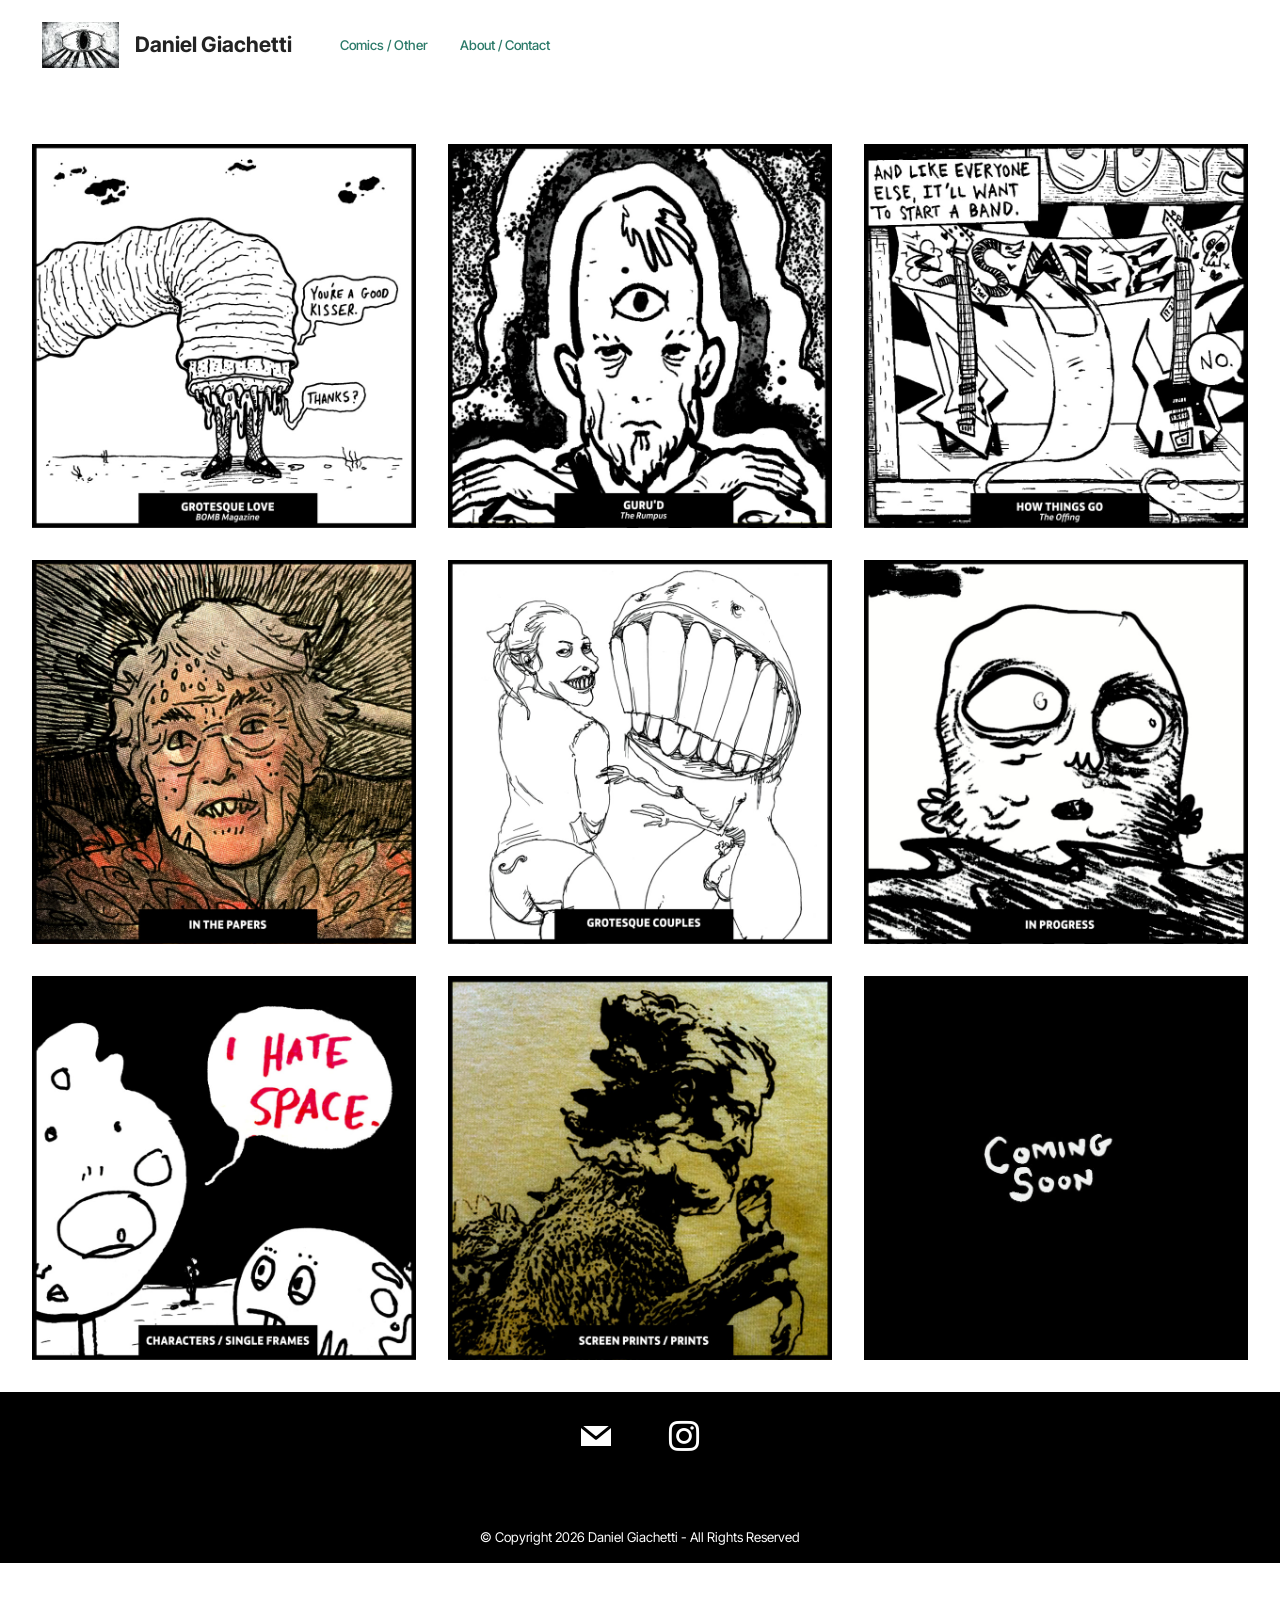
==== commit 83547abf: "Add files via upload" ====
--- a/index.html
+++ b/index.html
@@ -7,7 +7,7 @@
   <meta name="generator" content="Mobirise v6.0.6, mobirise.com">
   <meta name="viewport" content="width=device-width, initial-scale=1, minimum-scale=1">
   <link rel="shortcut icon" href="assets/images/eye20icon-92x55.jpg" type="image/x-icon">
-  <meta name="description" content="Mortal Hearts Portfolio">
+  <meta name="description" content="Daniel Giachetti Portfolio">
   
   
   <title>HOME PORTFOLIO</title>
@@ -21,7 +21,7 @@
   <link rel="stylesheet" href="assets/theme/css/style.css">
   <link rel="preload" href="https://fonts.googleapis.com/css?family=Inter+Tight:100,200,300,400,500,600,700,800,900,100i,200i,300i,400i,500i,600i,700i,800i,900i&display=swap" as="style" onload="this.onload=null;this.rel='stylesheet'">
   <noscript><link rel="stylesheet" href="https://fonts.googleapis.com/css?family=Inter+Tight:100,200,300,400,500,600,700,800,900,100i,200i,300i,400i,500i,600i,700i,800i,900i&display=swap"></noscript>
-  <link rel="preload" as="style" href="assets/mobirise/css/mbr-additional.css?v=XQOc0c"><link rel="stylesheet" href="assets/mobirise/css/mbr-additional.css?v=XQOc0c" type="text/css">
+  <link rel="preload" as="style" href="assets/mobirise/css/mbr-additional.css?v=k1aDSd"><link rel="stylesheet" href="assets/mobirise/css/mbr-additional.css?v=k1aDSd" type="text/css">
 
   
   
@@ -77,18 +77,18 @@
 					</div>
 					
 				</div>
+			</div>
+			<div class="item features-image col-12 col-md-6 col-lg-4">
+				<div class="item-wrapper">
+					<div class="item-img">
+						<a href="page10.html"><img src="assets/images/gurudportimage-1-816x816.jpg" alt="" data-slide-to="1" data-bs-slide-to="1"></a>
+					</div>
+					
+				</div>
 			</div><div class="item features-image col-12 col-md-6 col-lg-4">
 				<div class="item-wrapper">
 					<div class="item-img">
-						<a href="page2.html"><img src="assets/images/new20square-htg-816x816.jpg" alt="" data-slide-to="1" data-bs-slide-to="1"></a>
-					</div>
-					
-				</div>
-			</div>
-			<div class="item features-image col-12 col-md-6 col-lg-4">
-				<div class="item-wrapper">
-					<div class="item-img">
-						<a href="page10.html"><img src="assets/images/gurudportimage-1-816x816.jpg" alt=""></a>
+						<a href="page2.html"><img src="assets/images/new20square-htg-816x816.jpg" alt="" data-slide-to="2" data-bs-slide-to="2"></a>
 					</div>
 					
 				</div>
@@ -208,7 +208,7 @@
             </div>
         </div>
     </div>
-</section><section class="display-7" style="padding: 0;align-items: center;justify-content: center;flex-wrap: wrap;    align-content: center;display: flex;position: relative;height: 4rem;"><a href="https://mobiri.se/4095210" style="flex: 1 1;height: 4rem;position: absolute;width: 100%;z-index: 1;"><img alt="" style="height: 4rem;" src="[data-uri]"></a><p style="margin: 0;text-align: center;" class="display-7">&#8204;</p><a style="z-index:1" href="https://mobirise.com/offline-website-builder.html">Offline Website Maker</a></section><script src="assets/bootstrap/js/bootstrap.bundle.min.js"></script>  <script src="assets/smoothscroll/smooth-scroll.js"></script>  <script src="assets/ytplayer/index.js"></script>  <script src="assets/dropdown/js/navbar-dropdown.js"></script>  <script src="assets/theme/js/script.js"></script>  
+</section><section class="display-7" style="padding: 0;align-items: center;justify-content: center;flex-wrap: wrap;    align-content: center;display: flex;position: relative;height: 4rem;"><a href="https://mobiri.se/4095210" style="flex: 1 1;height: 4rem;position: absolute;width: 100%;z-index: 1;"><img alt="" style="height: 4rem;" src="[data-uri]"></a><p style="margin: 0;text-align: center;" class="display-7">&#8204;</p><a style="z-index:1" href="https://mobirise.com/drag-drop-website-builder.html">Drag & Drop Website Builder</a></section><script src="assets/bootstrap/js/bootstrap.bundle.min.js"></script>  <script src="assets/smoothscroll/smooth-scroll.js"></script>  <script src="assets/ytplayer/index.js"></script>  <script src="assets/dropdown/js/navbar-dropdown.js"></script>  <script src="assets/theme/js/script.js"></script>  
   
   
   <input name="animation" type="hidden">
--- a/assets/mobirise/css/mbr-additional.css
+++ b/assets/mobirise/css/mbr-additional.css
@@ -5334,6 +5334,121 @@
 .cid-vhywt0otSW .mbr-side-description {
   text-align: left;
 }
+.cid-vi7vnb0rFD {
+  padding-top: 0rem;
+  padding-bottom: 0rem;
+  background-color: #ffffff;
+}
+.cid-vi7vnb0rFD .row {
+  flex-direction: row-reverse;
+}
+.cid-vi7vnb0rFD .mbr-fallback-image.disabled {
+  display: none;
+}
+.cid-vi7vnb0rFD .mbr-fallback-image {
+  display: block;
+  background-size: cover;
+  background-position: center center;
+  width: 100%;
+  height: 100%;
+  position: absolute;
+  top: 0;
+}
+.cid-vi7vnb0rFD .mbr-side-description {
+  text-align: left;
+}
+.cid-vhIHDGDgWb {
+  padding-top: 0rem;
+  padding-bottom: 0rem;
+  background-color: #ffffff;
+}
+.cid-vhIHDGDgWb .row {
+  flex-direction: row-reverse;
+}
+.cid-vhIHDGDgWb .mbr-fallback-image.disabled {
+  display: none;
+}
+.cid-vhIHDGDgWb .mbr-fallback-image {
+  display: block;
+  background-size: cover;
+  background-position: center center;
+  width: 100%;
+  height: 100%;
+  position: absolute;
+  top: 0;
+}
+.cid-vhIHDGDgWb .mbr-side-description {
+  text-align: left;
+}
+.cid-vkxLq0Bcjk {
+  padding-top: 0rem;
+  padding-bottom: 0rem;
+  background-color: #ffffff;
+}
+.cid-vkxLq0Bcjk .row {
+  flex-direction: row-reverse;
+}
+.cid-vkxLq0Bcjk .mbr-fallback-image.disabled {
+  display: none;
+}
+.cid-vkxLq0Bcjk .mbr-fallback-image {
+  display: block;
+  background-size: cover;
+  background-position: center center;
+  width: 100%;
+  height: 100%;
+  position: absolute;
+  top: 0;
+}
+.cid-vkxLq0Bcjk .mbr-side-description {
+  text-align: left;
+}
+.cid-vkK852IrEN {
+  padding-top: 0rem;
+  padding-bottom: 0rem;
+  background-color: #ffffff;
+}
+.cid-vkK852IrEN .row {
+  flex-direction: row-reverse;
+}
+.cid-vkK852IrEN .mbr-fallback-image.disabled {
+  display: none;
+}
+.cid-vkK852IrEN .mbr-fallback-image {
+  display: block;
+  background-size: cover;
+  background-position: center center;
+  width: 100%;
+  height: 100%;
+  position: absolute;
+  top: 0;
+}
+.cid-vkK852IrEN .mbr-side-description {
+  text-align: left;
+}
+.cid-vqNjMe17X7 {
+  padding-top: 0rem;
+  padding-bottom: 0rem;
+  background-color: #ffffff;
+}
+.cid-vqNjMe17X7 .row {
+  flex-direction: row-reverse;
+}
+.cid-vqNjMe17X7 .mbr-fallback-image.disabled {
+  display: none;
+}
+.cid-vqNjMe17X7 .mbr-fallback-image {
+  display: block;
+  background-size: cover;
+  background-position: center center;
+  width: 100%;
+  height: 100%;
+  position: absolute;
+  top: 0;
+}
+.cid-vqNjMe17X7 .mbr-side-description {
+  text-align: left;
+}
 .cid-vaVy7YHLB1 {
   z-index: 1000;
   width: 100%;
--- a/assets/mobirise/css/mbr-additional.css
+++ b/assets/mobirise/css/mbr-additional.css
@@ -5334,6 +5334,121 @@
 .cid-vhywt0otSW .mbr-side-description {
   text-align: left;
 }
+.cid-vi7vnb0rFD {
+  padding-top: 0rem;
+  padding-bottom: 0rem;
+  background-color: #ffffff;
+}
+.cid-vi7vnb0rFD .row {
+  flex-direction: row-reverse;
+}
+.cid-vi7vnb0rFD .mbr-fallback-image.disabled {
+  display: none;
+}
+.cid-vi7vnb0rFD .mbr-fallback-image {
+  display: block;
+  background-size: cover;
+  background-position: center center;
+  width: 100%;
+  height: 100%;
+  position: absolute;
+  top: 0;
+}
+.cid-vi7vnb0rFD .mbr-side-description {
+  text-align: left;
+}
+.cid-vhIHDGDgWb {
+  padding-top: 0rem;
+  padding-bottom: 0rem;
+  background-color: #ffffff;
+}
+.cid-vhIHDGDgWb .row {
+  flex-direction: row-reverse;
+}
+.cid-vhIHDGDgWb .mbr-fallback-image.disabled {
+  display: none;
+}
+.cid-vhIHDGDgWb .mbr-fallback-image {
+  display: block;
+  background-size: cover;
+  background-position: center center;
+  width: 100%;
+  height: 100%;
+  position: absolute;
+  top: 0;
+}
+.cid-vhIHDGDgWb .mbr-side-description {
+  text-align: left;
+}
+.cid-vkxLq0Bcjk {
+  padding-top: 0rem;
+  padding-bottom: 0rem;
+  background-color: #ffffff;
+}
+.cid-vkxLq0Bcjk .row {
+  flex-direction: row-reverse;
+}
+.cid-vkxLq0Bcjk .mbr-fallback-image.disabled {
+  display: none;
+}
+.cid-vkxLq0Bcjk .mbr-fallback-image {
+  display: block;
+  background-size: cover;
+  background-position: center center;
+  width: 100%;
+  height: 100%;
+  position: absolute;
+  top: 0;
+}
+.cid-vkxLq0Bcjk .mbr-side-description {
+  text-align: left;
+}
+.cid-vkK852IrEN {
+  padding-top: 0rem;
+  padding-bottom: 0rem;
+  background-color: #ffffff;
+}
+.cid-vkK852IrEN .row {
+  flex-direction: row-reverse;
+}
+.cid-vkK852IrEN .mbr-fallback-image.disabled {
+  display: none;
+}
+.cid-vkK852IrEN .mbr-fallback-image {
+  display: block;
+  background-size: cover;
+  background-position: center center;
+  width: 100%;
+  height: 100%;
+  position: absolute;
+  top: 0;
+}
+.cid-vkK852IrEN .mbr-side-description {
+  text-align: left;
+}
+.cid-vqNjMe17X7 {
+  padding-top: 0rem;
+  padding-bottom: 0rem;
+  background-color: #ffffff;
+}
+.cid-vqNjMe17X7 .row {
+  flex-direction: row-reverse;
+}
+.cid-vqNjMe17X7 .mbr-fallback-image.disabled {
+  display: none;
+}
+.cid-vqNjMe17X7 .mbr-fallback-image {
+  display: block;
+  background-size: cover;
+  background-position: center center;
+  width: 100%;
+  height: 100%;
+  position: absolute;
+  top: 0;
+}
+.cid-vqNjMe17X7 .mbr-side-description {
+  text-align: left;
+}
 .cid-vaVy7YHLB1 {
   z-index: 1000;
   width: 100%;
